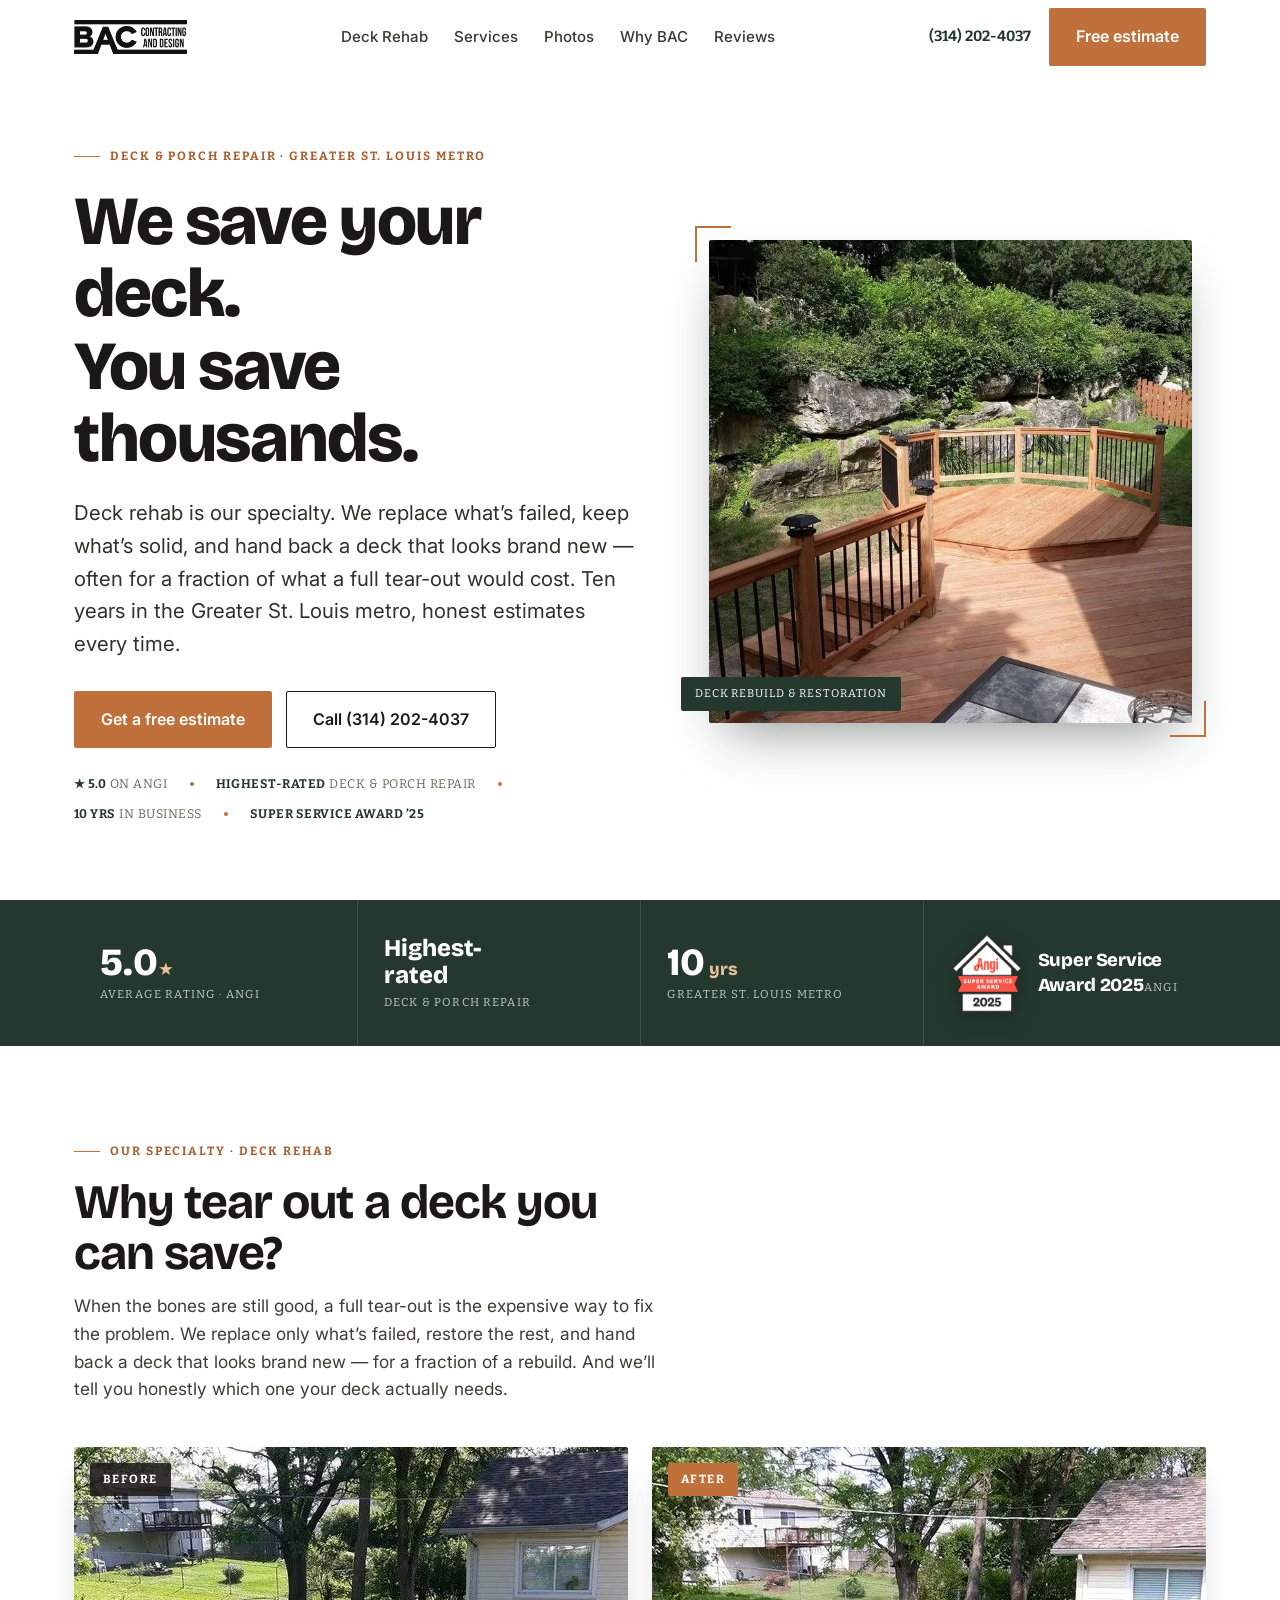
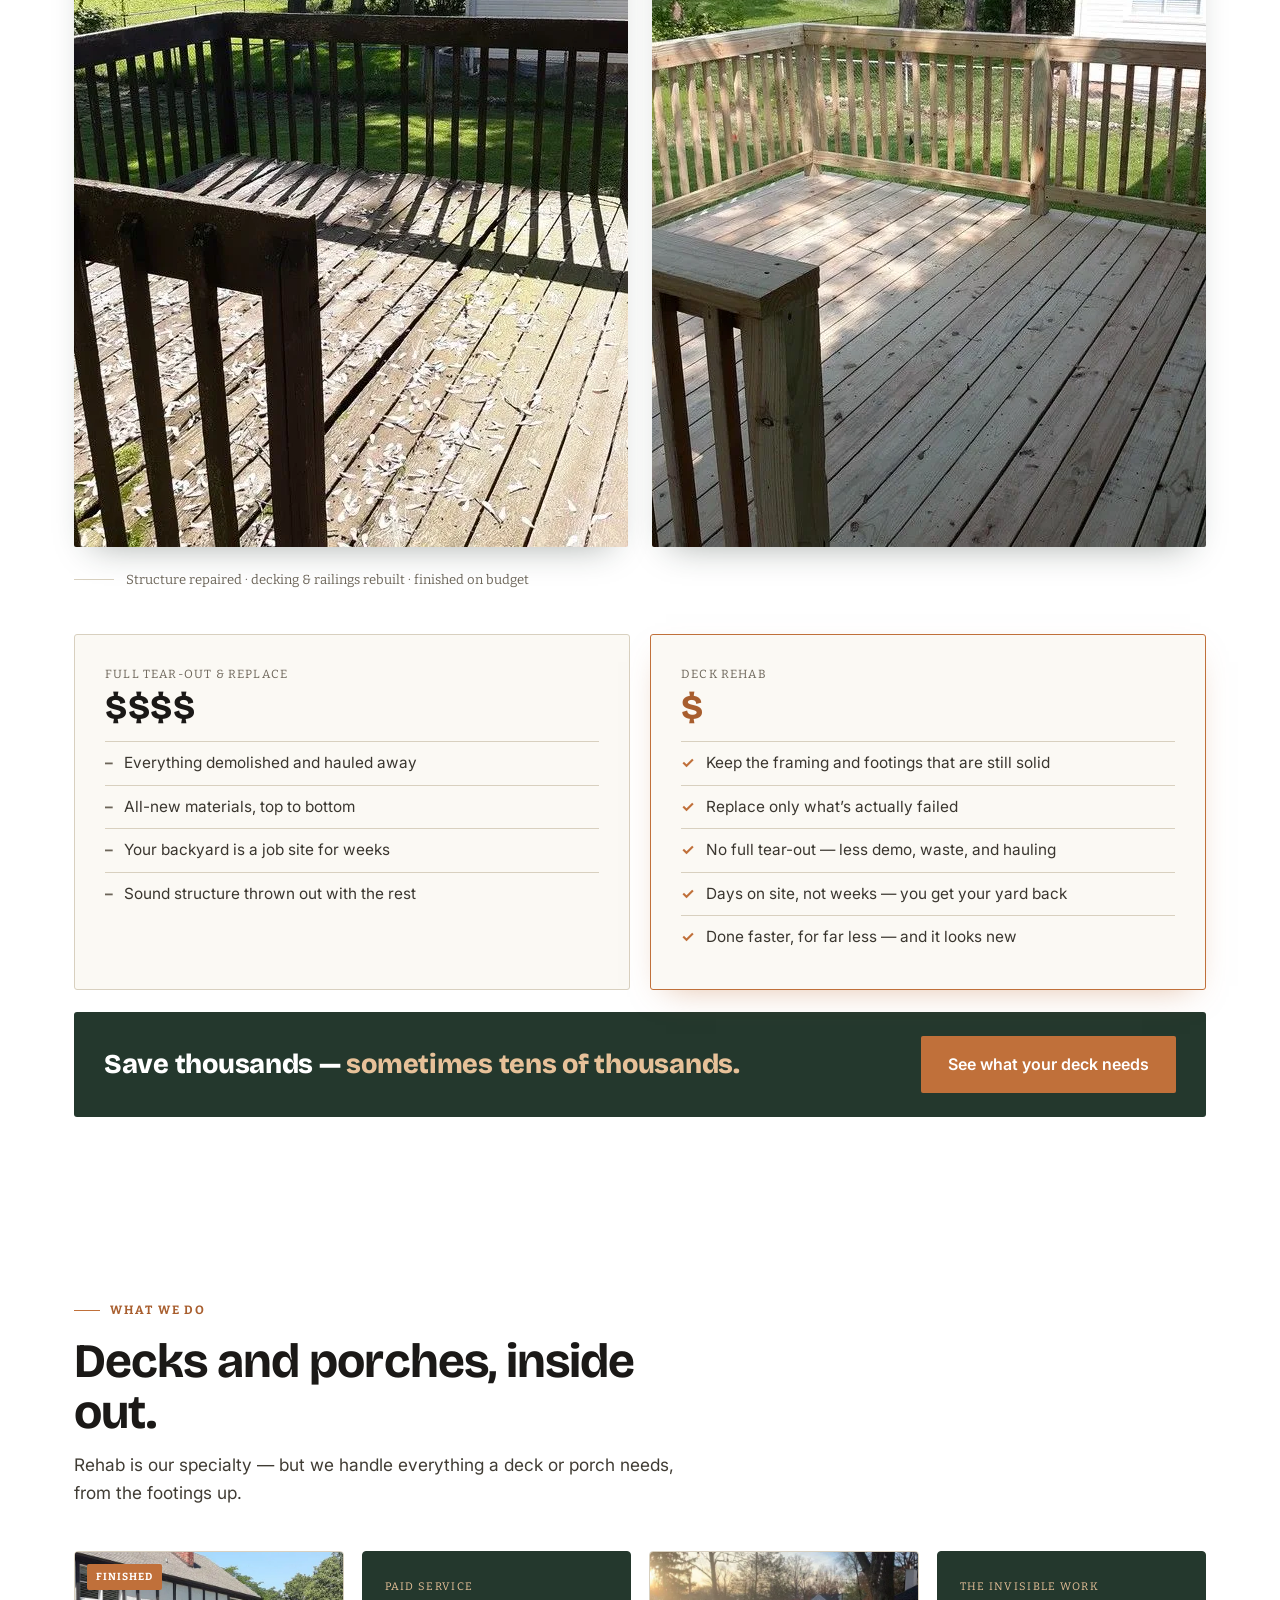
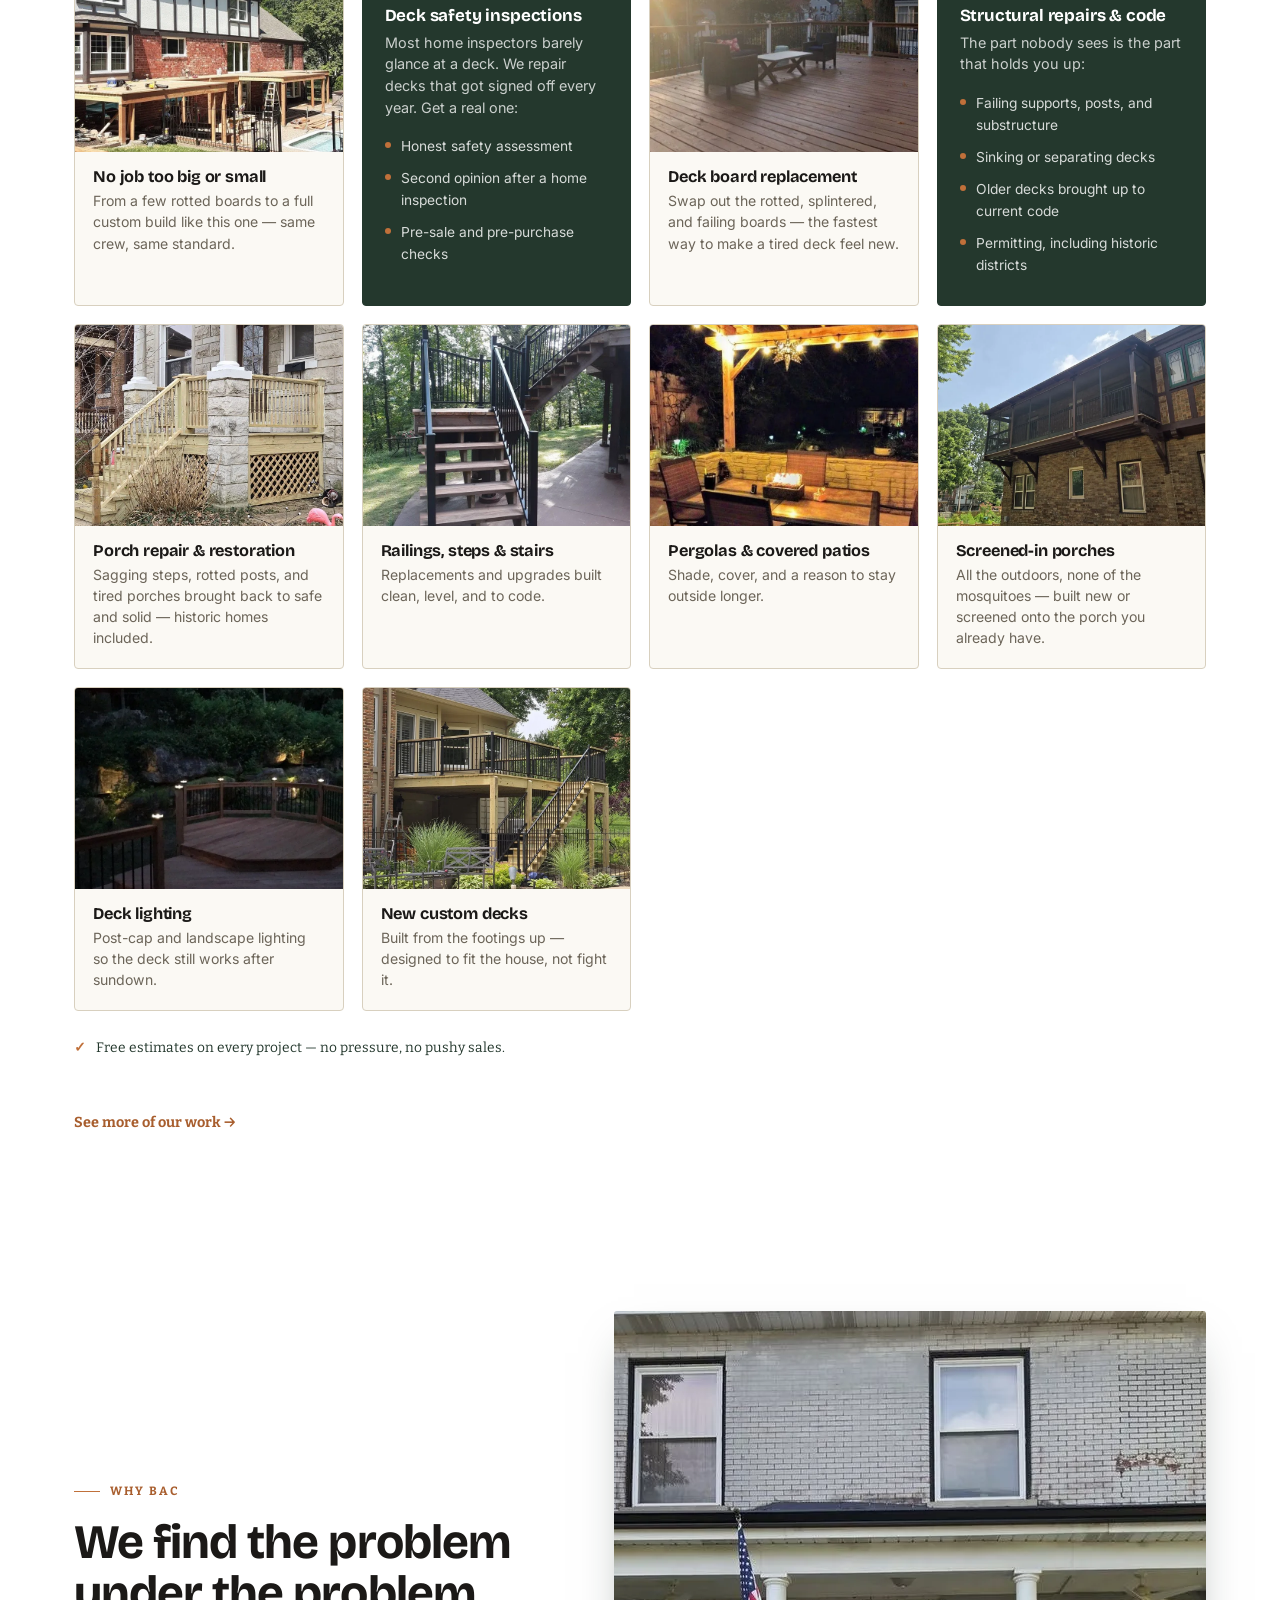
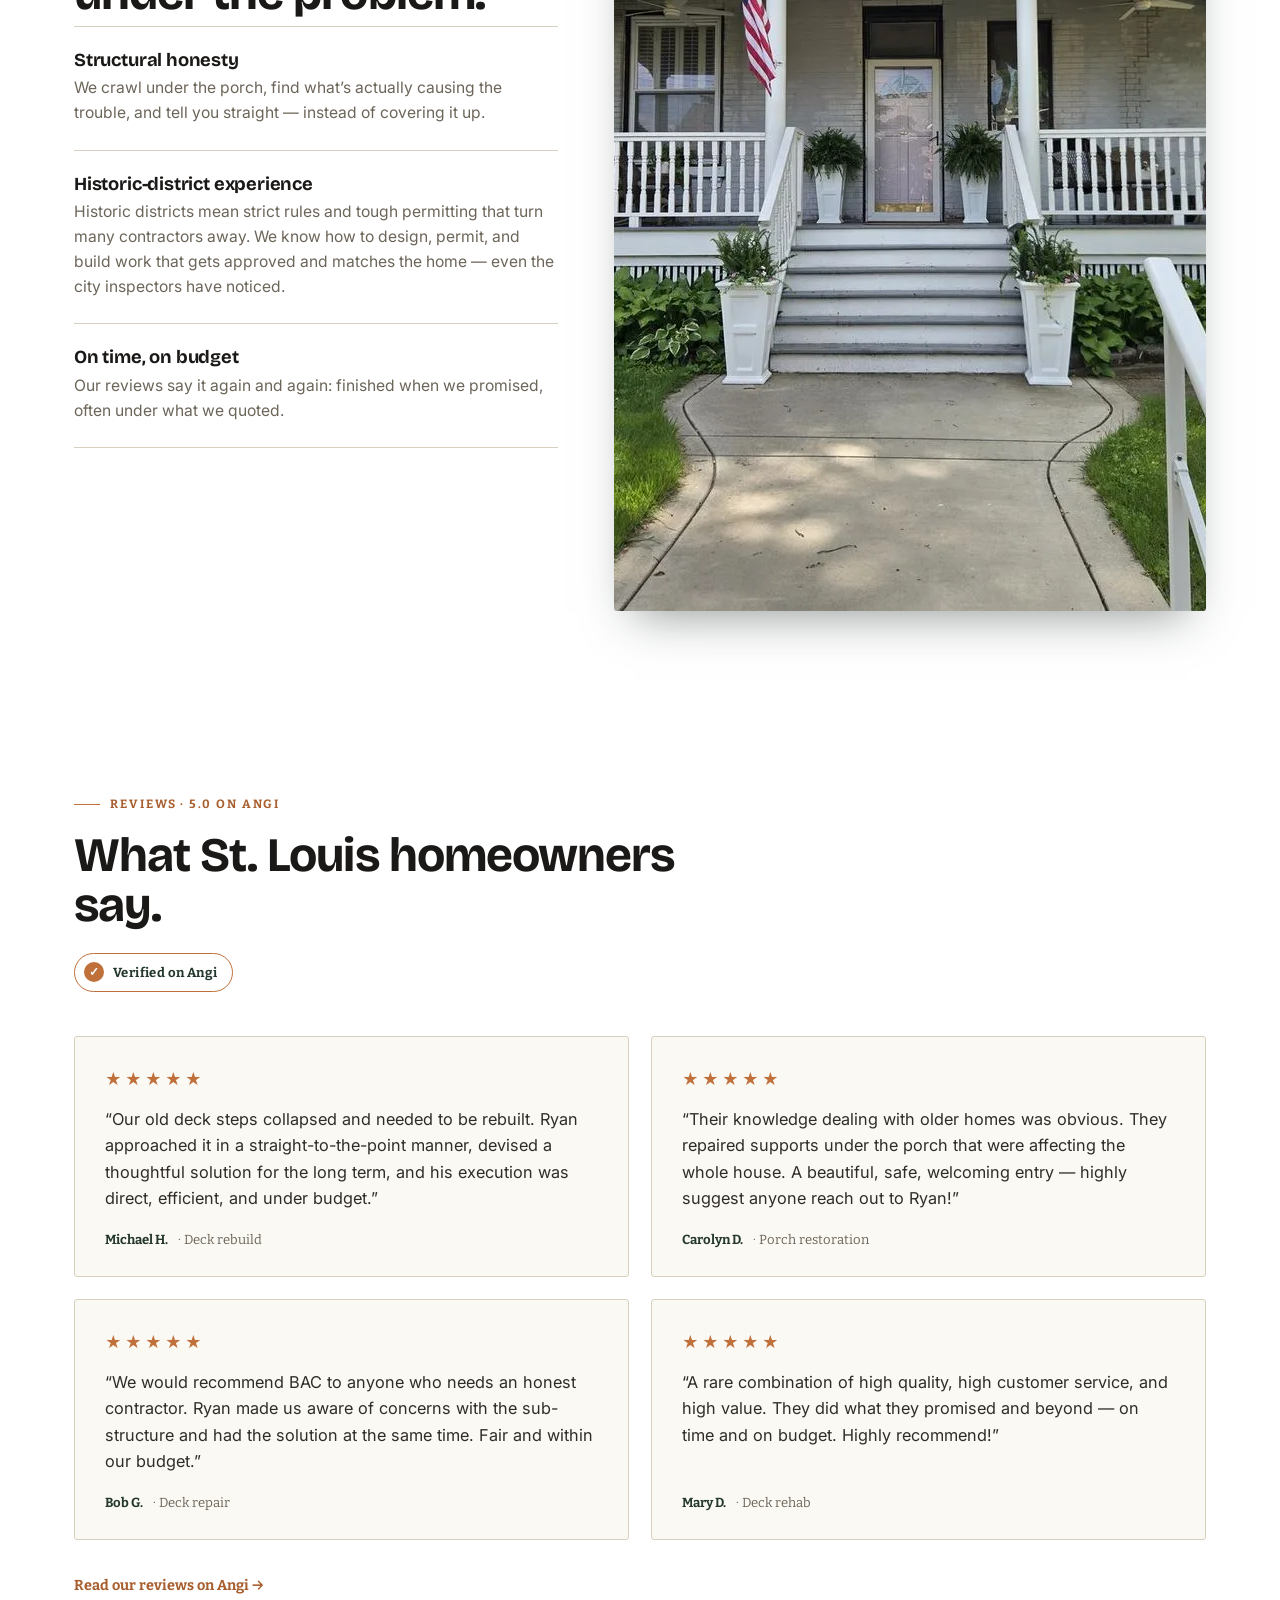
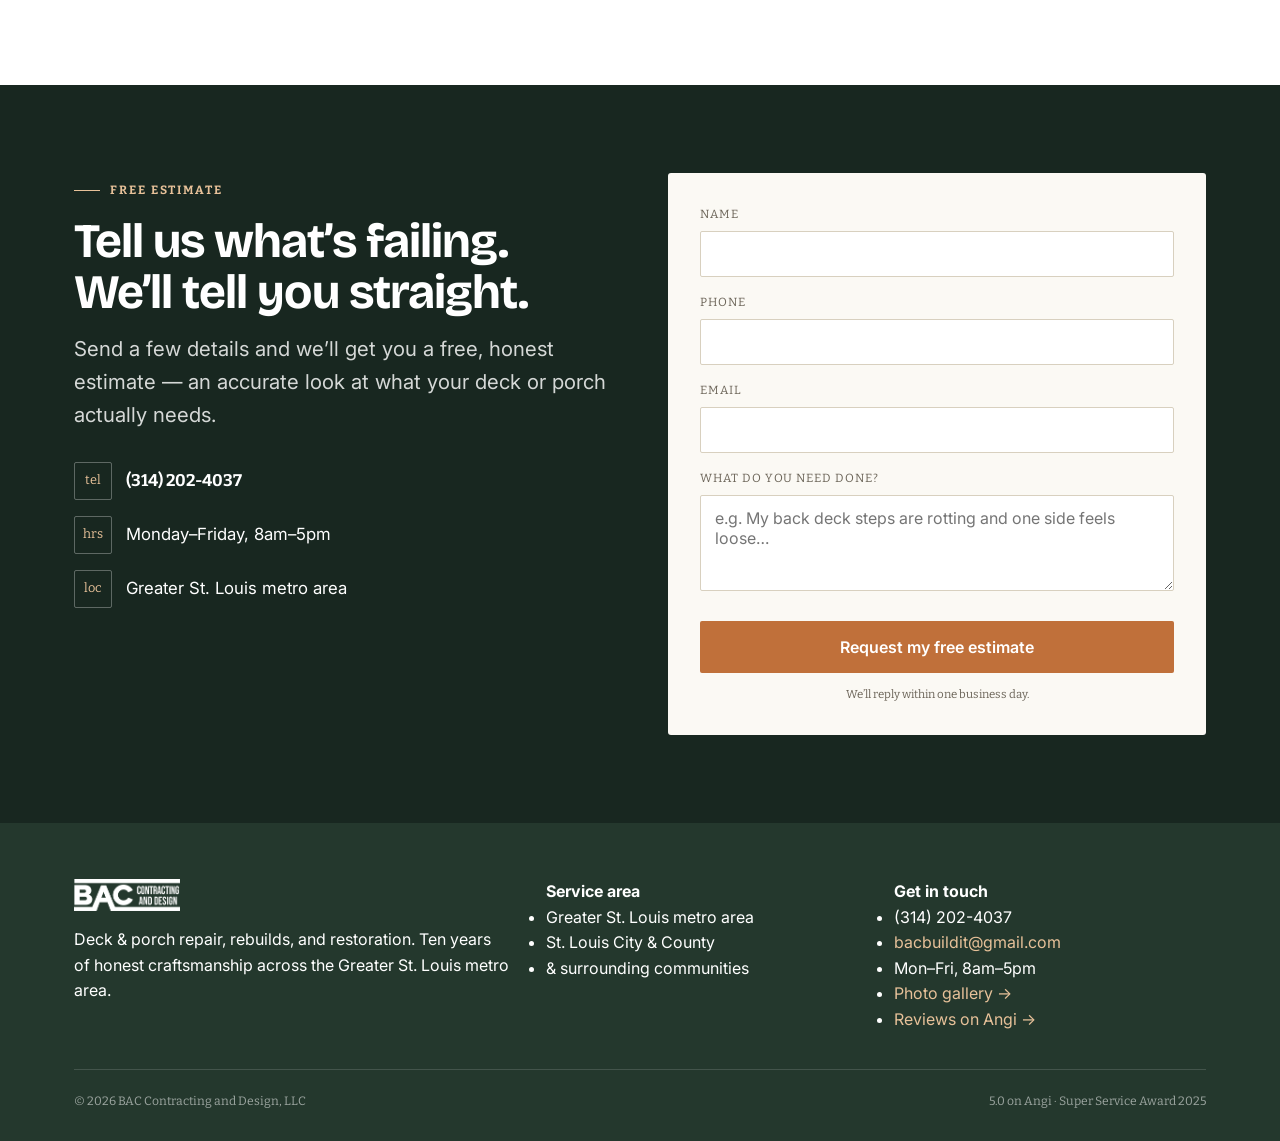
==== index.html @ bb9fc369 "Initial commit: BAC Contracting and Design static site Co-Authored-By: Claude Opus 4.8 (1M context) " ====
<!DOCTYPE html>
<html lang="en">
<head>
<meta charset="UTF-8">
<meta name="viewport" content="width=device-width, initial-scale=1.0">
<title>BAC Contracting and Design — Deck &amp; Porch Repair &amp; Restoration | Greater St. Louis Metro</title>
<meta name="description" content="Greater St. Louis metro deck and porch repair, rebuilds, and restoration. 10 years, 5.0 on Angi, 2025 Super Service Award. Honest estimates, structural repairs, work that lasts. Free estimates.">
<link rel="preconnect" href="https://fonts.googleapis.com">
<link rel="preconnect" href="https://fonts.gstatic.com" crossorigin>
<link href="https://fonts.googleapis.com/css2?family=Bricolage+Grotesque:opsz,wght@12..96,500;12..96,600;12..96,700;12..96,800&family=Inter:wght@400;500;600&family=Bitter:wght@500;600;700&display=swap" rel="stylesheet">
<style>
  :root{
    --ink:#1B1917;
    --pine:#24382D;
    --pine-deep:#182720;
    --cedar:#C0703A;
    --cedar-2:#A85E2E;
    --cedar-soft:#E7C199;
    --paper:#F3EFE7;
    --paper-2:#EBE5D8;
    --card:#FBF9F4;
    --rule:#D8D0BF;
    --muted:#6C6559;
    --green-muted:#5C6B5C;
    --display:'Bricolage Grotesque',system-ui,sans-serif;
    --body:'Inter',system-ui,sans-serif;
    --mono:'Bitter',Georgia,serif;
    --maxw:1180px;
  }
  *{box-sizing:border-box;margin:0;padding:0}
  html{scroll-behavior:smooth}
  body{
    font-family:var(--body);color:var(--ink);
    background:#ffffff;
    line-height:1.6;-webkit-font-smoothing:antialiased;overflow-x:hidden;
  }
  img{max-width:100%;display:block}
  a{color:inherit;text-decoration:none}
  .wrap{max-width:var(--maxw);margin:0 auto;padding:0 24px}

  /* eyebrow / mono label — the "spec sheet" signature */
  .eyebrow{
    font-family:var(--mono);font-size:12px;font-weight:700;letter-spacing:.16em;
    text-transform:uppercase;color:var(--cedar-2);display:inline-flex;align-items:center;gap:10px;
  }
  .eyebrow::before{content:"";width:26px;height:1px;background:var(--cedar);display:inline-block}
  .on-dark .eyebrow{color:var(--cedar-soft)}
  .on-dark .eyebrow::before{background:var(--cedar-soft)}

  h1,h2,h3{font-family:var(--display);line-height:1.05;letter-spacing:-.02em;font-weight:700}
  h1{font-size:clamp(2.4rem,5.6vw,4.3rem);font-weight:800}
  h2{font-size:clamp(1.9rem,3.8vw,3rem)}
  h3{font-size:1.15rem;letter-spacing:-.01em}
  p.lead{font-size:clamp(1.05rem,1.6vw,1.28rem);color:#33302A;max-width:56ch}

  .btn{
    display:inline-flex;align-items:center;gap:9px;font-family:var(--body);font-weight:600;
    font-size:1rem;padding:15px 26px;border-radius:2px;cursor:pointer;border:1.5px solid transparent;
    transition:transform .15s ease, box-shadow .15s ease, background .15s ease;white-space:nowrap;
  }
  .btn-primary{background:var(--cedar);color:#fff}
  .btn-primary:hover{background:var(--cedar-2);transform:translateY(-2px);box-shadow:0 8px 22px rgba(168,94,46,.32)}
  .btn-ghost{background:transparent;color:var(--ink);border-color:var(--ink)}
  .btn-ghost:hover{background:var(--ink);color:var(--paper);transform:translateY(-2px)}
  .on-dark .btn-ghost{color:#fff;border-color:rgba(255,255,255,.55)}
  .on-dark .btn-ghost:hover{background:#fff;color:var(--pine)}
  a:focus-visible,button:focus-visible,input:focus-visible,textarea:focus-visible{
    outline:3px solid var(--cedar);outline-offset:3px
  }

  /* ---------- Header ---------- */
  header{position:sticky;top:0;z-index:100;background:rgba(255,255,255,.86);backdrop-filter:blur(10px);
    border-bottom:1px solid transparent;transition:border-color .2s,box-shadow .2s}
  header.scrolled{border-bottom-color:var(--rule);box-shadow:0 2px 18px rgba(27,25,23,.06)}
  .nav{display:flex;align-items:center;justify-content:space-between;height:74px}
  .logo{height:34px;width:auto;flex-shrink:0}
  .nav-links{display:flex;align-items:center;gap:26px;white-space:nowrap}
  .nav-links a{font-size:.94rem;font-weight:500;color:#3C382F;position:relative}
  .nav-links a:hover{color:var(--cedar-2)}
  .nav-cta{display:flex;align-items:center;gap:18px;flex-shrink:0}
  .nav-phone{font-family:var(--mono);font-weight:700;font-size:.92rem;color:var(--pine);white-space:nowrap}
  .nav-phone:hover{color:var(--cedar-2)}
  .hamburger{display:none;background:none;border:0;cursor:pointer;flex-direction:column;gap:5px;padding:8px}
  .hamburger span{width:24px;height:2px;background:var(--ink);transition:.25s}
  .mobile-menu{display:none}

  /* ---------- Hero ---------- */
  .hero{padding:64px 0 76px;position:relative}
  .hero-grid{display:grid;grid-template-columns:1.05fr .95fr;gap:56px;align-items:center}
  .hero h1{margin:20px 0 22px}
  .hero .lead{margin-bottom:30px}
  .hero-btns{display:flex;gap:14px;flex-wrap:wrap;margin-bottom:26px}
  .hero-trust{display:flex;flex-wrap:wrap;gap:10px 22px;align-items:center;font-family:var(--mono);
    font-size:.78rem;letter-spacing:.04em;color:var(--muted);text-transform:uppercase}
  .hero-trust b{color:var(--pine)}
  .hero-trust .dot{width:4px;height:4px;border-radius:50%;background:var(--cedar);display:inline-block}

  /* framed hero image with spec detailing */
  .frame{position:relative;padding:14px}
  .frame::before,.frame::after{content:"";position:absolute;width:34px;height:34px;border:2px solid var(--cedar)}
  .frame::before{top:0;left:0;border-right:0;border-bottom:0}
  .frame::after{bottom:0;right:0;border-left:0;border-top:0}
  .frame img{width:100%;height:100%;object-fit:cover;aspect-ratio:1/1;border-radius:2px;
    box-shadow:0 24px 50px -18px rgba(24,39,32,.5)}
  .frame .spec{position:absolute;bottom:26px;left:-14px;background:var(--pine);color:#fff;
    font-family:var(--mono);font-size:.7rem;letter-spacing:.08em;text-transform:uppercase;
    padding:8px 14px;border-radius:2px}

  /* ---------- Trust band ---------- */
  .band{background:var(--pine);color:#fff}
  .band-grid{display:grid;grid-template-columns:repeat(4,1fr);gap:0}
  .stat{padding:34px 26px;border-left:1px solid rgba(255,255,255,.12);display:flex;
    flex-direction:column;gap:4px;justify-content:center}
  .stat:first-child{border-left:0}
  .stat .num{font-family:var(--display);font-weight:800;font-size:2.4rem;line-height:1}
  .stat .num small{font-size:1.1rem;color:var(--cedar-soft)}
  .stat .lab{font-family:var(--mono);font-size:.72rem;letter-spacing:.1em;text-transform:uppercase;
    color:rgba(255,255,255,.72)}
  .stat.badge-stat{align-items:flex-start;flex-direction:row;gap:16px;align-items:center}
  .stat.badge-stat img{height:78px;width:auto;filter:drop-shadow(0 4px 10px rgba(0,0,0,.25))}
  .stat.badge-stat .txt .num{font-size:1.15rem;letter-spacing:-.01em}

  /* ---------- Section base ---------- */
  section.block{padding:88px 0}
  .sec-head{max-width:60ch;margin-bottom:44px}
  .sec-head h2{margin:16px 0 14px}
  .sec-head p{color:#403C34;font-size:1.08rem}

  /* ---------- Before / After ---------- */
  .ba-grid{display:grid;grid-template-columns:1fr 1fr;gap:24px}
  .ba{position:relative;border-radius:2px;overflow:hidden;box-shadow:0 16px 34px -18px rgba(24,39,32,.4)}
  .ba img{width:100%;aspect-ratio:1/1;object-fit:cover}
  .ba .tag{position:absolute;top:16px;left:16px;font-family:var(--mono);font-weight:700;font-size:.74rem;
    letter-spacing:.12em;text-transform:uppercase;padding:7px 13px;border-radius:2px;color:#fff}
  .ba.before .tag{background:rgba(27,25,23,.86)}
  .ba.after .tag{background:var(--cedar)}
  .ba-note{margin-top:22px;font-family:var(--mono);font-size:.82rem;color:var(--muted);
    display:flex;align-items:center;gap:12px}
  .ba-note::before{content:"";flex:0 0 40px;height:1px;background:var(--rule)}

  /* ---------- Services ---------- */
  .svc-alt{background:#F6F5F2}
  .svc-grid{display:grid;grid-template-columns:repeat(3,1fr);gap:1px;background:var(--rule);
    border:1px solid var(--rule);border-radius:3px;overflow:hidden}
  .svc{background:var(--card);padding:30px 28px;min-height:180px;display:flex;flex-direction:column;
    transition:background .2s}
  .svc:hover{background:#fff}
  .svc .no{font-family:var(--mono);font-size:.76rem;color:var(--cedar-2);letter-spacing:.08em;margin-bottom:16px}
  .svc h3{margin-bottom:9px}
  .svc p{font-size:.96rem;color:var(--muted)}
  .svc-foot{margin-top:26px;font-family:var(--mono);font-size:.86rem;color:var(--pine);
    display:flex;align-items:center;gap:10px}
  .svc-foot::before{content:"✓";color:var(--cedar);font-weight:700}

  /* ---------- Why ---------- */
  .why-grid{display:grid;grid-template-columns:.9fr 1.1fr;gap:56px;align-items:center}
  .why-list{list-style:none;margin-top:8px}
  .why-list li{padding:24px 0;border-top:1px solid var(--rule)}
  .why-list li:last-child{border-bottom:1px solid var(--rule)}
  .why-list .k{font-family:var(--mono);font-weight:700;color:var(--cedar-2);font-size:.95rem;padding-top:2px}
  .why-list h3{margin-bottom:5px}
  .why-list p{color:var(--muted);font-size:.98rem}
  .why-img{position:relative}
  .why-img img{width:100%;aspect-ratio:1/1;object-fit:cover;border-radius:3px;
    box-shadow:0 22px 46px -20px rgba(24,39,32,.5)}

  /* ---------- Gallery ---------- */
  .gal-alt{background:var(--pine);color:#fff}
  .gal-alt .sec-head p{color:rgba(255,255,255,.8)}
  .gal-grid{display:grid;grid-template-columns:repeat(4,1fr);gap:14px}
  .gal figure{position:relative;overflow:hidden;border-radius:2px}
  .gal img{width:100%;aspect-ratio:1/1;object-fit:cover;transition:transform .5s ease}
  .gal figure:hover img{transform:scale(1.06)}
  .gal figcaption{position:absolute;left:0;right:0;bottom:0;padding:26px 14px 12px;
    font-family:var(--mono);font-size:.72rem;letter-spacing:.06em;text-transform:uppercase;color:#fff;
    background:linear-gradient(transparent,rgba(24,39,32,.85))}
  /* timelapse card: framing -> finished crossfade */
  .gal figure.tl{aspect-ratio:1/1}
  .gal figure.tl img{position:absolute;inset:0;width:100%;height:100%;object-fit:cover;aspect-ratio:auto;z-index:1}
  .gal figure.tl .frame-a{animation:tlA 7s ease-in-out infinite}
  .gal figure.tl .frame-b{animation:tlB 7s ease-in-out infinite}
  .gal figure.tl figcaption{z-index:3}
  .tl-chip{position:absolute;top:12px;left:12px;z-index:3;font-family:var(--mono);font-weight:700;
    font-size:.64rem;letter-spacing:.1em;text-transform:uppercase;color:#fff;padding:5px 9px;border-radius:2px}
  .tl-chip.chip-a{background:rgba(27,25,23,.82);animation:tlA 7s ease-in-out infinite}
  .tl-chip.chip-b{background:var(--cedar);animation:tlB 7s ease-in-out infinite}
  @keyframes tlA{0%,42%{opacity:1}50%,92%{opacity:0}100%{opacity:1}}
  @keyframes tlB{0%,42%{opacity:0}50%,92%{opacity:1}100%{opacity:0}}
  @media (prefers-reduced-motion:reduce){
    .gal figure.tl .frame-a,.svc2 .pic.tl .frame-a,.tl-chip.chip-a{opacity:0;animation:none}
    .gal figure.tl .frame-b,.svc2 .pic.tl .frame-b,.tl-chip.chip-b{opacity:1;animation:none}
  }

  /* ---------- Reviews ---------- */
  .rev-grid{display:grid;grid-template-columns:repeat(2,1fr);gap:22px}
  .rev{background:var(--card);border:1px solid var(--rule);border-radius:3px;padding:30px 30px 26px;
    display:flex;flex-direction:column}
  .rev .stars{color:var(--cedar);letter-spacing:3px;font-size:1rem;margin-bottom:14px}
  .rev p{font-size:1.02rem;color:#302D27;margin-bottom:18px}
  .rev .who{margin-top:auto;font-family:var(--mono);font-size:.82rem;color:var(--muted);
    display:flex;align-items:center;gap:10px}
  .rev .who b{color:var(--pine);font-weight:700}
  .rev-more{margin-top:34px;display:inline-flex;align-items:center;gap:10px;font-family:var(--mono);
    font-weight:700;font-size:.9rem;color:var(--cedar-2)}
  .rev-more:hover{gap:16px;color:var(--pine)}

  /* ---------- Estimate / contact ---------- */
  .cta{background:var(--pine-deep);color:#fff}
  .cta-grid{display:grid;grid-template-columns:1fr 1fr;gap:56px;align-items:start}
  .cta h2{margin:16px 0 16px}
  .cta .lead{color:rgba(255,255,255,.82)}
  .cta-contact{margin-top:30px;display:flex;flex-direction:column;gap:16px}
  .cta-line{display:flex;align-items:center;gap:14px;font-size:1.05rem}
  .cta-line .ic{width:38px;height:38px;border:1px solid rgba(255,255,255,.3);border-radius:2px;
    display:grid;place-items:center;color:var(--cedar-soft);font-family:var(--mono);font-size:.8rem}
  .cta-line b{font-family:var(--mono)}
  form{background:var(--card);color:var(--ink);padding:32px;border-radius:3px}
  form .fld{margin-bottom:16px}
  form label{display:block;font-family:var(--mono);font-size:.74rem;letter-spacing:.08em;
    text-transform:uppercase;color:var(--muted);margin-bottom:7px}
  form input,form textarea{width:100%;border:1px solid var(--rule);background:#fff;border-radius:2px;
    padding:12px 14px;font-family:var(--body);font-size:1rem;color:var(--ink)}
  form textarea{resize:vertical;min-height:96px}
  form .btn{width:100%;justify-content:center;margin-top:6px}
  form .fine{font-family:var(--mono);font-size:.72rem;color:var(--muted);text-align:center;margin-top:12px}

  /* ---------- Footer ---------- */
  footer{background:var(--pine);color:#fff;padding:56px 0 30px}
  .foot-grid{display:grid;grid-template-columns:1.4fr 1fr 1fr;gap:36px;padding-bottom:36px;
    border-bottom:1px solid rgba(255,255,255,.14)}
  .foot-logo{height:32px;width:auto;margin-bottom:16px}
  .foot p{color:rgba(255,255,255,.72);font-size:.95rem;max-width:34ch}
  .foot h4{font-family:var(--mono);font-size:.76rem;letter-spacing:.1em;text-transform:uppercase;
    color:var(--cedar-soft);margin-bottom:14px}
  .foot ul{list-style:none}
  .foot ul li{color:rgba(255,255,255,.78);font-size:.95rem;margin-bottom:8px}
  .foot-bottom{padding-top:22px;display:flex;justify-content:space-between;flex-wrap:wrap;gap:10px;
    font-family:var(--mono);font-size:.76rem;color:rgba(255,255,255,.55)}

  /* Rehab vs Replace */
  .save-grid{display:grid;grid-template-columns:1fr 1fr;gap:20px}
  .save-card{background:var(--card);border:1px solid var(--rule);border-radius:3px;padding:30px}
  .save-card .tier{font-family:var(--mono);font-size:.74rem;letter-spacing:.1em;text-transform:uppercase;color:var(--muted);margin-bottom:6px}
  .save-card .cost{font-family:var(--display);font-weight:800;font-size:2.2rem;letter-spacing:.02em;line-height:1}
  .save-card.replace .cost{color:var(--ink)}
  .save-card.rehab{border-color:var(--cedar);box-shadow:0 12px 32px -16px rgba(192,112,58,.5)}
  .save-card.rehab .cost{color:var(--cedar-2)}
  .save-card ul{list-style:none;margin-top:16px}
  .save-card li{padding:9px 0;border-top:1px solid var(--rule);font-size:.96rem;color:#3a362f;display:flex;gap:11px;align-items:flex-start}
  .save-card li::before{content:"–";color:var(--muted);font-weight:700}
  .save-card.rehab li::before{content:"✓";color:var(--cedar)}
  .save-banner{margin-top:22px;background:var(--pine);color:#fff;border-radius:3px;padding:24px 30px;
    display:flex;flex-wrap:wrap;align-items:center;gap:16px 24px;justify-content:space-between}
  .save-banner .big{font-family:var(--display);font-weight:800;font-size:clamp(1.25rem,2.4vw,1.7rem);letter-spacing:-.01em}
  .save-banner .big em{color:var(--cedar-soft);font-style:normal}

  /* combined services-with-photos cards */
  .svc2-grid{display:grid;grid-template-columns:repeat(4,1fr);gap:18px}
  .svc2{background:var(--card);border:1px solid var(--rule);border-radius:4px;overflow:hidden;
    display:flex;flex-direction:column;transition:transform .2s,box-shadow .2s}
  .svc2:hover{transform:translateY(-3px);box-shadow:0 16px 32px -18px rgba(24,39,32,.4)}
  .svc2 .pic{position:relative;aspect-ratio:4/3;overflow:hidden}
  .svc2 .pic img{width:100%;height:100%;object-fit:cover;display:block;transition:transform .5s}
  .svc2:hover .pic img{transform:scale(1.05)}
  .svc2 .pic.tl img{position:absolute;inset:0}
  .svc2 .pic.tl .frame-a{animation:tlA 7s ease-in-out infinite}
  .svc2 .pic.tl .frame-b{animation:tlB 7s ease-in-out infinite}
  .svc2 .body{padding:16px 18px 20px}
  .svc2 .body h3{font-size:1.02rem;margin-bottom:5px}
  .svc2 .body p{font-size:.88rem;color:var(--muted);line-height:1.5}
  .svc2.txt{background:var(--pine);border-color:var(--pine);color:#fff}
  .svc2.txt .body{padding:26px 22px 24px;display:flex;flex-direction:column;height:100%}
  .svc2.txt .kicker{font-family:var(--mono);font-size:.68rem;letter-spacing:.12em;text-transform:uppercase;
    color:var(--cedar-soft);margin-bottom:12px}
  .svc2.txt .body h3{color:#fff;font-size:1.06rem;margin-bottom:7px}
  .svc2.txt .body p{color:rgba(255,255,255,.76);font-size:.9rem}
  .svc2.txt ul{list-style:none;margin-top:12px}
  .svc2.txt li{font-size:.86rem;color:rgba(255,255,255,.82);padding:5px 0 5px 16px;position:relative}
  .svc2.txt li::before{content:"";position:absolute;left:0;top:12px;width:6px;height:6px;border-radius:50%;background:var(--cedar)}
  .angi-verified{display:inline-flex;align-items:center;gap:9px;background:#fff;border:1.5px solid var(--cedar);
    color:var(--pine);font-family:var(--mono);font-weight:700;font-size:.82rem;letter-spacing:.03em;
    padding:8px 15px 8px 9px;border-radius:100px;margin-top:8px;transition:transform .15s,box-shadow .15s}
  .angi-verified:hover{transform:translateY(-1px);box-shadow:0 8px 20px -10px rgba(192,112,58,.5)}
  .angi-verified .chk{display:inline-grid;place-items:center;width:20px;height:20px;border-radius:50%;
    background:var(--cedar);color:#fff;font-size:.72rem}
  /* reveal animation */
  .reveal{opacity:0;transform:translateY(22px);transition:opacity .7s ease,transform .7s ease}
  .reveal.in{opacity:1;transform:none}
  @media (prefers-reduced-motion:reduce){
    .reveal{opacity:1;transform:none;transition:none}
    html{scroll-behavior:auto}
    .gal figure:hover img{transform:none}
  }

  /* ---------- Responsive ---------- */
  /* prevent grid children from forcing horizontal overflow on small phones */
  .hero-grid>*,.cta-grid>*,.why-grid>*,.save-grid>*,.svc2-grid>*,.foot-grid>*,.ba-grid>*,.rev-grid>*{min-width:0}
  @media(max-width:640px){ .save-banner{padding:20px 18px} .save-banner .btn{width:100%;justify-content:center} }
  @media(max-width:400px){ .wrap{padding:0 16px} }
  @media(max-width:940px){ .foot-grid{grid-template-columns:1fr 1fr;gap:30px} }
  @media(max-width:640px){ .foot-grid{grid-template-columns:1fr;gap:26px} .foot-bottom{flex-direction:column;gap:6px} }
  /* collapse nav to hamburger well before things crowd */
  @media(max-width:1080px){ .nav-links{gap:20px} .nav-links a{font-size:.9rem} }
  @media(max-width:940px){
    .nav-links,.nav-phone{display:none}
    .hamburger{display:flex}
    .mobile-menu{display:block;position:fixed;inset:74px 0 auto 0;background:#fff;
      border-bottom:1px solid var(--rule);padding:12px 24px 22px;transform:translateY(-120%);
      transition:transform .3s ease;z-index:90;box-shadow:0 12px 30px rgba(27,25,23,.1)}
    .mobile-menu.open{transform:none}
    .mobile-menu a{display:block;padding:13px 0;font-size:1.05rem;border-bottom:1px solid var(--rule)}
    .mobile-menu a:last-child{border:0}
    .mobile-menu .btn{width:100%;justify-content:center;margin-top:14px}
  }
  @media(max-width:940px){
    .hero-grid,.why-grid,.cta-grid{grid-template-columns:1fr;gap:40px}
    .why-img{order:-1;max-width:420px}
    .band-grid{grid-template-columns:1fr 1fr}
    .stat:nth-child(3){border-left:0}
    .stat:nth-child(n+3){border-top:1px solid rgba(255,255,255,.12)}
    .svc-grid,.svc2-grid{grid-template-columns:1fr 1fr}
    .gal-grid{grid-template-columns:1fr 1fr}
    .rev-grid{grid-template-columns:1fr}
  }
  @media(max-width:640px){
    .band-grid{grid-template-columns:1fr}
    .stat{border-left:0;border-top:1px solid rgba(255,255,255,.12)}
    .stat:first-child{border-top:0}
    .svc-grid,.svc2-grid,.ba-grid,.gal-grid,.save-grid{grid-template-columns:1fr}
    section.block{padding:60px 0}
    .frame .spec{left:0}
  }
</style>
</head>
<body>

<header id="site-header">
  <div class="wrap nav">
    <a href="#top" aria-label="BAC Contracting and Design home"><img decoding="async" fetchpriority="high" width="900" height="272" class="logo" src="images/img-20b8680ac4.webp" alt="BAC Contracting and Design"></a>
    <nav class="nav-links" aria-label="Primary">
      <a href="#work">Deck Rehab</a>
      <a href="#services">Services</a>
      <a href="work.html">Photos</a>
      <a href="#why">Why BAC</a>
      <a href="#reviews">Reviews</a>
    </nav>
    <div class="nav-cta">
      <a class="nav-phone" href="tel:3142024037">(314) 202-4037</a>
      <a class="btn btn-primary" href="#estimate">Free estimate</a>
      <button class="hamburger" id="burger" aria-label="Menu" aria-expanded="false"><span></span><span></span><span></span></button>
    </div>
  </div>
  <div class="mobile-menu" id="mobileMenu">
    <a href="#work">Deck Rehab</a>
    <a href="#services">Services</a>
    <a href="work.html">Photos</a>
    <a href="#why">Why BAC</a>
    <a href="#reviews">Reviews</a>
    <a href="tel:3142024037">Call (314) 202-4037</a>
    <a class="btn btn-primary" href="#estimate">Get a free estimate</a>
  </div>
</header>

<main id="top">

  <!-- HERO -->
  <section class="hero">
    <div class="wrap hero-grid">
      <div class="hero-copy reveal">
        <span class="eyebrow">Deck &amp; Porch Repair · Greater St. Louis Metro</span>
        <h1>We save your deck.<br>You save thousands.</h1>
        <p class="lead">Deck rehab is our specialty. We replace what&rsquo;s failed, keep what&rsquo;s solid, and hand back a deck that looks brand new &mdash; often for a fraction of what a full tear-out would cost. Ten years in the Greater St.&nbsp;Louis metro, honest estimates every time.</p>
        <div class="hero-btns">
          <a class="btn btn-primary" href="#estimate">Get a free estimate</a>
          <a class="btn btn-ghost" href="tel:3142024037">Call (314) 202-4037</a>
        </div>
        <div class="hero-trust">
          <span><b>★ 5.0</b> on Angi</span><span class="dot"></span>
          <span><b>Highest-rated</b> deck &amp; porch repair</span><span class="dot"></span>
          <span><b>10 yrs</b> in business</span><span class="dot"></span>
          <span><b>Super Service Award ’25</b></span>
        </div>
      </div>
      <div class="hero-img reveal">
        <div class="frame">
          <img decoding="async" fetchpriority="high" width="700" height="700" src="images/img-1fa371feeb.webp" alt="Restored multi-level wood deck with railings and landscape lighting in St. Louis">
          <span class="spec">Deck rebuild &amp; restoration</span>
        </div>
      </div>
    </div>
  </section>

  <!-- TRUST BAND -->
  <div class="band">
    <div class="wrap band-grid">
      <div class="stat"><span class="num">5.0<small>★</small></span><span class="lab">Average rating · Angi</span></div>
      <div class="stat"><span class="num" style="font-size:1.5rem;line-height:1.12">Highest-<br>rated</span><span class="lab">Deck &amp; porch repair</span></div>
      <div class="stat"><span class="num">10<small> yrs</small></span><span class="lab">Greater St. Louis metro</span></div>
      <div class="stat badge-stat">
        <img decoding="async" loading="lazy" width="699" height="778" src="images/img-53698a51e8.webp" alt="Angi Super Service Award 2025">
        <div class="txt"><span class="num">Super Service<br>Award 2025</span><span class="lab">Angi</span></div>
      </div>
    </div>
  </div>

  <!-- BEFORE / AFTER -->
  <section class="block" id="work">
    <div class="wrap">
      <div class="sec-head reveal">
        <span class="eyebrow">Our specialty · Deck rehab</span>
        <h2>Why tear out a deck you can save?</h2>
        <p>When the bones are still good, a full tear-out is the expensive way to fix the problem. We replace only what&rsquo;s failed, restore the rest, and hand back a deck that looks brand new &mdash; for a fraction of a rebuild. And we&rsquo;ll tell you honestly which one your deck actually needs.</p>
      </div>
      <div class="ba-grid reveal">
        <figure class="ba before"><span class="tag">Before</span><img decoding="async" loading="lazy" width="700" height="700" src="images/img-0a555f0503.webp" alt="Weathered, failing deck before rehab"></figure>
        <figure class="ba after"><span class="tag">After</span><img decoding="async" loading="lazy" width="700" height="700" src="images/img-1a8899a496.webp" alt="The same deck rehabbed with new decking and railings"></figure>
      </div>
      <p class="ba-note reveal">Structure repaired · decking &amp; railings rebuilt · finished on budget</p>

      <div class="save-grid reveal" style="margin-top:44px">
        <div class="save-card replace">
          <div class="tier">Full tear-out &amp; replace</div>
          <div class="cost">$$$$</div>
          <ul>
            <li>Everything demolished and hauled away</li>
            <li>All-new materials, top to bottom</li>
            <li>Your backyard is a job site for weeks</li>
            <li>Sound structure thrown out with the rest</li>
          </ul>
        </div>
        <div class="save-card rehab">
          <div class="tier">Deck rehab</div>
          <div class="cost">$</div>
          <ul>
            <li>Keep the framing and footings that are still solid</li>
            <li>Replace only what&rsquo;s actually failed</li>
            <li>No full tear-out &mdash; less demo, waste, and hauling</li>
            <li>Days on site, not weeks &mdash; you get your yard back</li>
            <li>Done faster, for far less &mdash; and it looks new</li>
          </ul>
        </div>
      </div>
      <div class="save-banner reveal">
        <span class="big">Save thousands &mdash; <em>sometimes tens of thousands.</em></span>
        <a class="btn btn-primary" href="#estimate">See what your deck needs</a>
      </div>
    </div>
  </section>

  <!-- SERVICES -->
  <section class="block" id="services">
    <div class="wrap">
      <div class="sec-head reveal">
        <span class="eyebrow">What we do</span>
        <h2>Decks and porches, inside out.</h2>
        <p>Rehab is our specialty &mdash; but we handle everything a deck or porch needs, from the footings up.</p>
      </div>
      <div class="svc2-grid reveal">

        <div class="svc2">
          <div class="pic tl">
            <img decoding="async" loading="lazy" width="700" height="700" class="frame-b" src="images/img-ea565430ad.webp" alt="Large custom wood deck wrapping a Tudor brick home">
            <img decoding="async" loading="lazy" width="700" height="700" class="frame-a" src="images/img-9e711f53d5.webp" alt="The same deck under construction showing framing and joists">
            <span class="tl-chip chip-a">Framing</span><span class="tl-chip chip-b">Finished</span>
          </div>
          <div class="body"><h3>No job too big or small</h3><p>From a few rotted boards to a full custom build like this one &mdash; same crew, same standard.</p></div>
        </div>

        <div class="svc2 txt">
          <div class="body">
            <div class="kicker">Paid service</div>
            <h3>Deck safety inspections</h3>
            <p>Most home inspectors barely glance at a deck. We repair decks that got signed off every year. Get a real one:</p>
            <ul>
              <li>Honest safety assessment</li>
              <li>Second opinion after a home inspection</li>
              <li>Pre-sale and pre-purchase checks</li>
            </ul>
          </div>
        </div>

        <div class="svc2"><div class="pic"><img decoding="async" loading="lazy" width="700" height="700" src="images/img-6f8c1f5fb9.webp" alt="Rebuilt deck restained at golden hour"></div><div class="body"><h3>Deck board replacement</h3><p>Swap out the rotted, splintered, and failing boards &mdash; the fastest way to make a tired deck feel new.</p></div></div>

        <div class="svc2 txt">
          <div class="body">
            <div class="kicker">The invisible work</div>
            <h3>Structural repairs &amp; code</h3>
            <p>The part nobody sees is the part that holds you up:</p>
            <ul>
              <li>Failing supports, posts, and substructure</li>
              <li>Sinking or separating decks</li>
              <li>Older decks brought up to current code</li>
              <li>Permitting, including historic districts</li>
            </ul>
          </div>
        </div>

        <div class="svc2"><div class="pic"><img decoding="async" loading="lazy" width="900" height="900" src="images/img-c30a82d945.webp" alt="Historic stone rowhouse porch with turned-spindle railings"></div><div class="body"><h3>Porch repair &amp; restoration</h3><p>Sagging steps, rotted posts, and tired porches brought back to safe and solid &mdash; historic homes included.</p></div></div>

        <div class="svc2"><div class="pic"><img decoding="async" loading="lazy" width="700" height="700" src="images/img-2ff19680f3.webp" alt="Deck stairs with landing and black metal railings"></div><div class="body"><h3>Railings, steps &amp; stairs</h3><p>Replacements and upgrades built clean, level, and to code.</p></div></div>

        <div class="svc2"><div class="pic"><img decoding="async" loading="lazy" width="700" height="700" src="images/img-53b4a3c75c.webp" alt="Covered patio with pergola and string lights"></div><div class="body"><h3>Pergolas &amp; covered patios</h3><p>Shade, cover, and a reason to stay outside longer.</p></div></div>

        <div class="svc2"><div class="pic"><img decoding="async" loading="lazy" width="900" height="900" src="images/img-4bf180ef98.webp" alt="Elevated screened-in porch on a Tudor brick home"></div><div class="body"><h3>Screened-in porches</h3><p>All the outdoors, none of the mosquitoes &mdash; built new or screened onto the porch you already have.</p></div></div>

        <div class="svc2"><div class="pic"><img decoding="async" loading="lazy" width="700" height="700" src="images/img-d0d6eb4c52.webp" alt="Deck with post-cap and landscape lighting at night"></div><div class="body"><h3>Deck lighting</h3><p>Post-cap and landscape lighting so the deck still works after sundown.</p></div></div>

        <div class="svc2"><div class="pic"><img decoding="async" loading="lazy" width="900" height="900" src="images/img-ea634b7ead.webp" alt="Elevated custom deck with black railings and staircase overlooking a pool"></div><div class="body"><h3>New custom decks</h3><p>Built from the footings up &mdash; designed to fit the house, not fight it.</p></div></div>

      </div>
      <p class="svc-foot reveal">Free estimates on every project — no pressure, no pushy sales.</p>
      <p class="reveal" style="margin-top:18px"><a class="rev-more" href="work.html">See more of our work →</a></p>
    </div>
  </section>

  <!-- WHY -->
  <section class="block" id="why">
    <div class="wrap why-grid">
      <div class="reveal">
        <span class="eyebrow">Why BAC</span>
        <h2 style="margin:16px 0 8px">We find the problem under the problem.</h2>
        <ul class="why-list">
          <li><div><h3>Structural honesty</h3><p>We crawl under the porch, find what&rsquo;s actually causing the trouble, and tell you straight &mdash; instead of covering it up.</p></div></li>
          <li><div><h3>Historic-district experience</h3><p>Historic districts mean strict rules and tough permitting that turn many contractors away. We know how to design, permit, and build work that gets approved and matches the home &mdash; even the city inspectors have noticed.</p></div></li>
          <li><div><h3>On time, on budget</h3><p>Our reviews say it again and again: finished when we promised, often under what we quoted.</p></div></li>
        </ul>
      </div>
      <div class="why-img reveal">
        <img decoding="async" loading="lazy" width="900" height="900" src="images/img-efbe7f5225.webp" alt="Restored historic front porch with columns and railings on a St. Louis home">
      </div>
    </div>
  </section>

  <!-- GALLERY -->
  <!-- REVIEWS -->
  <section class="block" id="reviews">
    <div class="wrap">
      <div class="sec-head reveal">
        <span class="eyebrow">Reviews · 5.0 on Angi</span>
        <h2>What St. Louis homeowners say.</h2>
        <a class="angi-verified" href="https://www.angi.com/companylist/us/mo/st.-louis/bac-contracting-and-design-llc-reviews-1.htm" target="_blank" rel="noopener"><span class="chk">&#10003;</span> Verified on Angi</a>
      </div>
      <div class="rev-grid reveal">
        <div class="rev">
          <div class="stars" aria-label="5 out of 5 stars">★★★★★</div>
          <p>&ldquo;Our old deck steps collapsed and needed to be rebuilt. Ryan approached it in a straight-to-the-point manner, devised a thoughtful solution for the long term, and his execution was direct, efficient, and under budget.&rdquo;</p>
          <div class="who"><b>Michael H.</b> · Deck rebuild</div>
        </div>
        <div class="rev">
          <div class="stars" aria-label="5 out of 5 stars">★★★★★</div>
          <p>&ldquo;Their knowledge dealing with older homes was obvious. They repaired supports under the porch that were affecting the whole house. A beautiful, safe, welcoming entry &mdash; highly suggest anyone reach out to Ryan!&rdquo;</p>
          <div class="who"><b>Carolyn D.</b> · Porch restoration</div>
        </div>
        <div class="rev">
          <div class="stars" aria-label="5 out of 5 stars">★★★★★</div>
          <p>&ldquo;We would recommend BAC to anyone who needs an honest contractor. Ryan made us aware of concerns with the sub-structure and had the solution at the same time. Fair and within our budget.&rdquo;</p>
          <div class="who"><b>Bob G.</b> · Deck repair</div>
        </div>
        <div class="rev">
          <div class="stars" aria-label="5 out of 5 stars">★★★★★</div>
          <p>&ldquo;A rare combination of high quality, high customer service, and high value. They did what they promised and beyond &mdash; on time and on budget. Highly recommend!&rdquo;</p>
          <div class="who"><b>Mary D.</b> · Deck rehab</div>
        </div>
      </div>
      <a class="rev-more" href="https://www.angi.com/companylist/us/mo/st.-louis/bac-contracting-and-design-llc-reviews-1.htm" target="_blank" rel="noopener">Read our reviews on Angi →</a>
    </div>
  </section>

  <!-- ESTIMATE -->
  <section class="block cta on-dark" id="estimate">
    <div class="wrap cta-grid">
      <div class="reveal">
        <span class="eyebrow">Free estimate</span>
        <h2>Tell us what&rsquo;s failing. We&rsquo;ll tell you straight.</h2>
        <p class="lead">Send a few details and we&rsquo;ll get you a free, honest estimate &mdash; an accurate look at what your deck or porch actually needs.</p>
        <div class="cta-contact">
          <div class="cta-line"><span class="ic">tel</span><b>(314) 202-4037</b></div>
          <div class="cta-line"><span class="ic">hrs</span><span>Monday&ndash;Friday, 8am&ndash;5pm</span></div>
          <div class="cta-line"><span class="ic">loc</span><span>Greater St. Louis metro area</span></div>
        </div>
      </div>
      <form id="estimateForm" action="https://formspree.io/f/REPLACE_WITH_YOUR_FORMSPREE_ID" method="POST">
        <input type="hidden" name="_subject" value="New free-estimate request from bacbuildit.com">
        <div class="fld"><label for="name">Name</label><input id="name" name="name" type="text" autocomplete="name" required></div>
        <div class="fld"><label for="phone">Phone</label><input id="phone" name="phone" type="tel" autocomplete="tel" required></div>
        <div class="fld"><label for="email">Email</label><input id="email" name="email" type="email" autocomplete="email"></div>
        <div class="fld"><label for="msg">What do you need done?</label><textarea id="msg" name="msg" placeholder="e.g. My back deck steps are rotting and one side feels loose…"></textarea></div>
        <button class="btn btn-primary" type="submit">Request my free estimate</button>
        <p class="fine">We&rsquo;ll reply within one business day.</p>
      </form>
    </div>
  </section>
</main>

<footer>
  <div class="wrap">
    <div class="foot-grid">
      <div>
        <img decoding="async" loading="lazy" width="900" height="272" class="foot-logo" src="images/img-c56da3584b.webp" alt="BAC Contracting and Design">
        <p>Deck &amp; porch repair, rebuilds, and restoration. Ten years of honest craftsmanship across the Greater St. Louis metro area.</p>
      </div>
      <div>
        <h4>Service area</h4>
        <ul>
          <li>Greater St. Louis metro area</li>
          <li>St. Louis City &amp; County</li>
          <li>&amp; surrounding communities</li>
        </ul>
      </div>
      <div>
        <h4>Get in touch</h4>
        <ul>
          <li>(314) 202-4037</li>
          <li><a href="mailto:bacbuildit@gmail.com" style="color:var(--cedar-soft)">bacbuildit@gmail.com</a></li>
          <li>Mon–Fri, 8am–5pm</li>
          <li><a href="work.html" style="color:var(--cedar-soft)">Photo gallery →</a></li>
          <li><a href="https://www.angi.com/companylist/us/mo/st.-louis/bac-contracting-and-design-llc-reviews-1.htm" target="_blank" rel="noopener" style="color:var(--cedar-soft)">Reviews on Angi →</a></li>
        </ul>
      </div>
    </div>
    <div class="foot-bottom">
      <span>© 2026 BAC Contracting and Design, LLC</span>
      <span>5.0 on Angi · Super Service Award 2025</span>
    </div>
  </div>
</footer>

<script>
  // header shadow on scroll
  const header=document.getElementById('site-header');
  const onScroll=()=>header.classList.toggle('scrolled',window.scrollY>8);
  onScroll();window.addEventListener('scroll',onScroll,{passive:true});

  // mobile menu
  const burger=document.getElementById('burger'),menu=document.getElementById('mobileMenu');
  burger.addEventListener('click',()=>{
    const open=menu.classList.toggle('open');
    burger.setAttribute('aria-expanded',open);
  });
  menu.querySelectorAll('a').forEach(a=>a.addEventListener('click',()=>{menu.classList.remove('open');burger.setAttribute('aria-expanded',false)}));

  // scroll reveal
  const io=new IntersectionObserver((es)=>{es.forEach(e=>{if(e.isIntersecting){e.target.classList.add('in');io.unobserve(e.target)}})},{threshold:.12});
  document.querySelectorAll('.reveal').forEach(el=>io.observe(el));

  // Estimate form: POSTs to Formspree once you paste your form ID above.
  // Until then, it falls back to opening an email so nothing is lost.
  document.getElementById('estimateForm').addEventListener('submit',function(ev){
    if(this.action.includes('REPLACE_WITH')){
      ev.preventDefault();
      const g=id=>encodeURIComponent(document.getElementById(id).value||'');
      const body=`Name: ${g('name')}%0D%0APhone: ${g('phone')}%0D%0AEmail: ${g('email')}%0D%0A%0D%0A${g('msg')}`;
      window.location.href=`mailto:bacbuildit@gmail.com?subject=${encodeURIComponent('Free estimate request')}&body=${body}`;
    }
  });
</script>
</body>
</html>
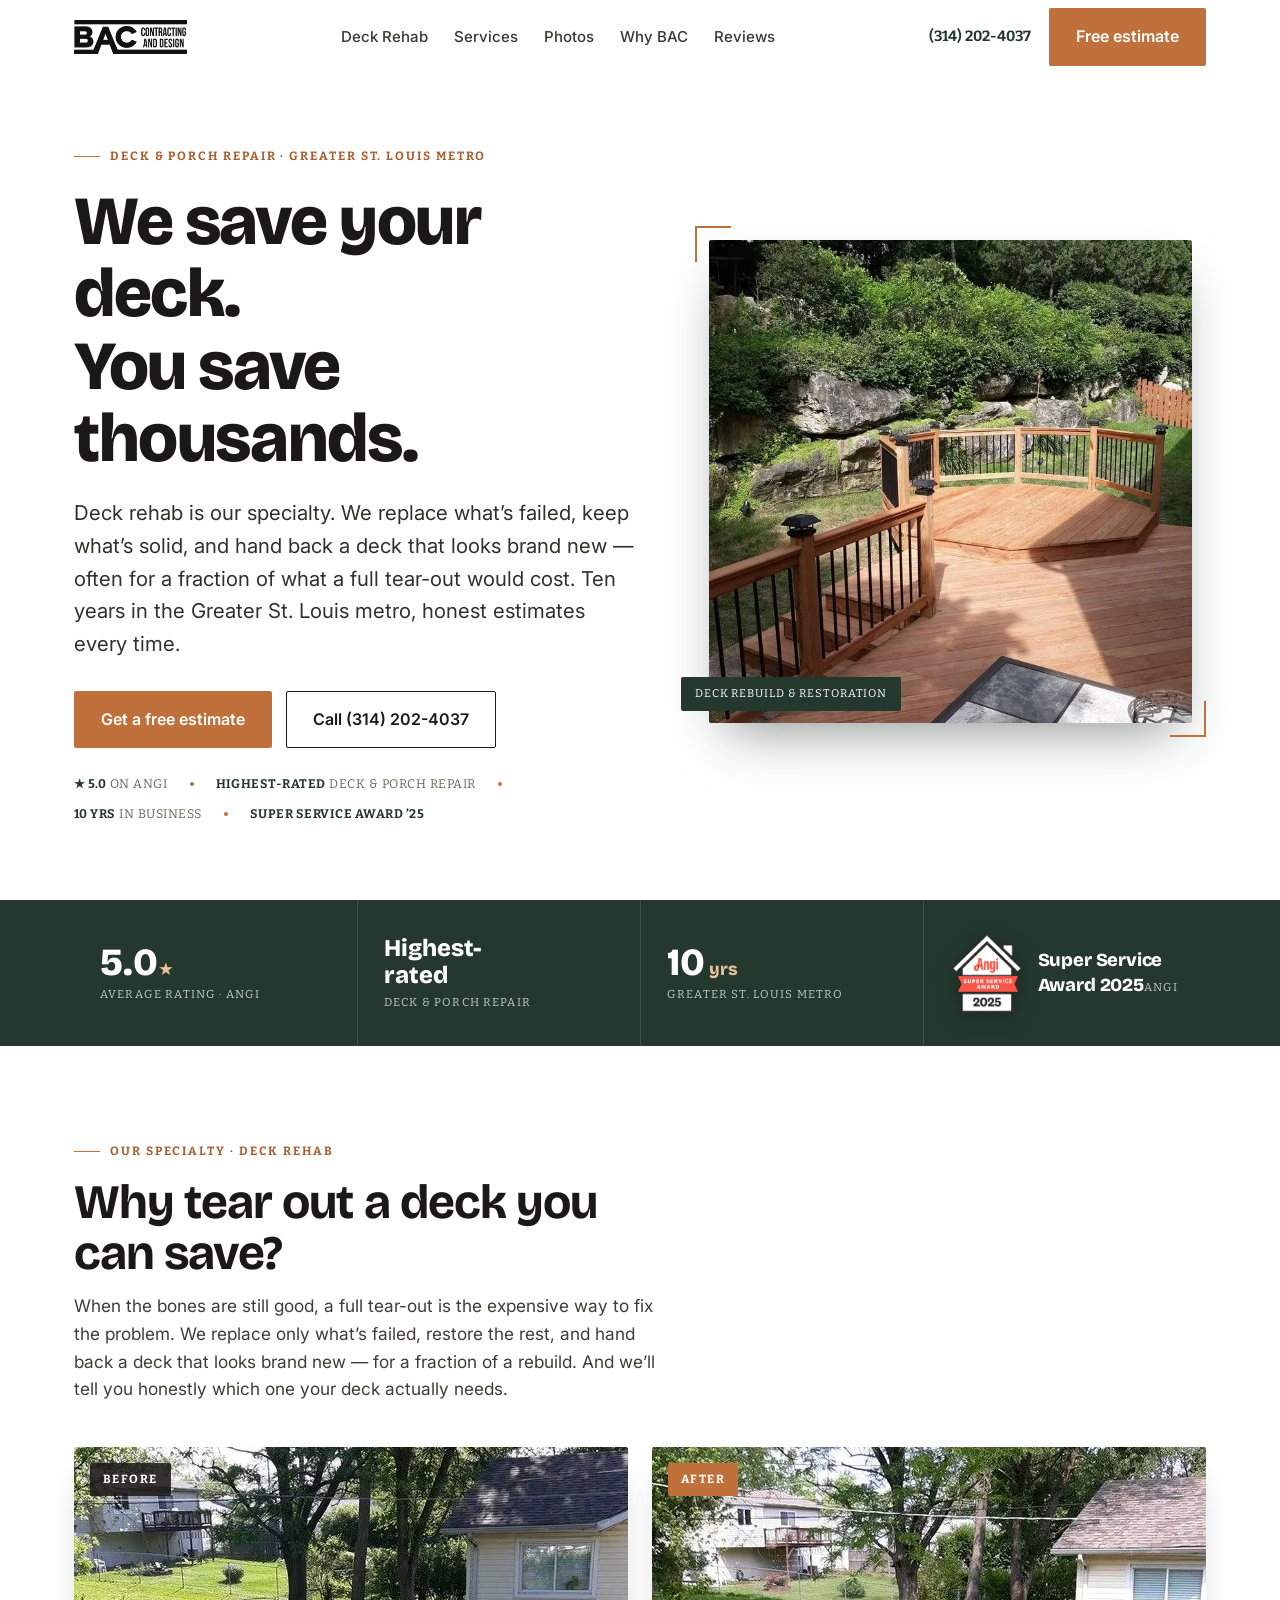
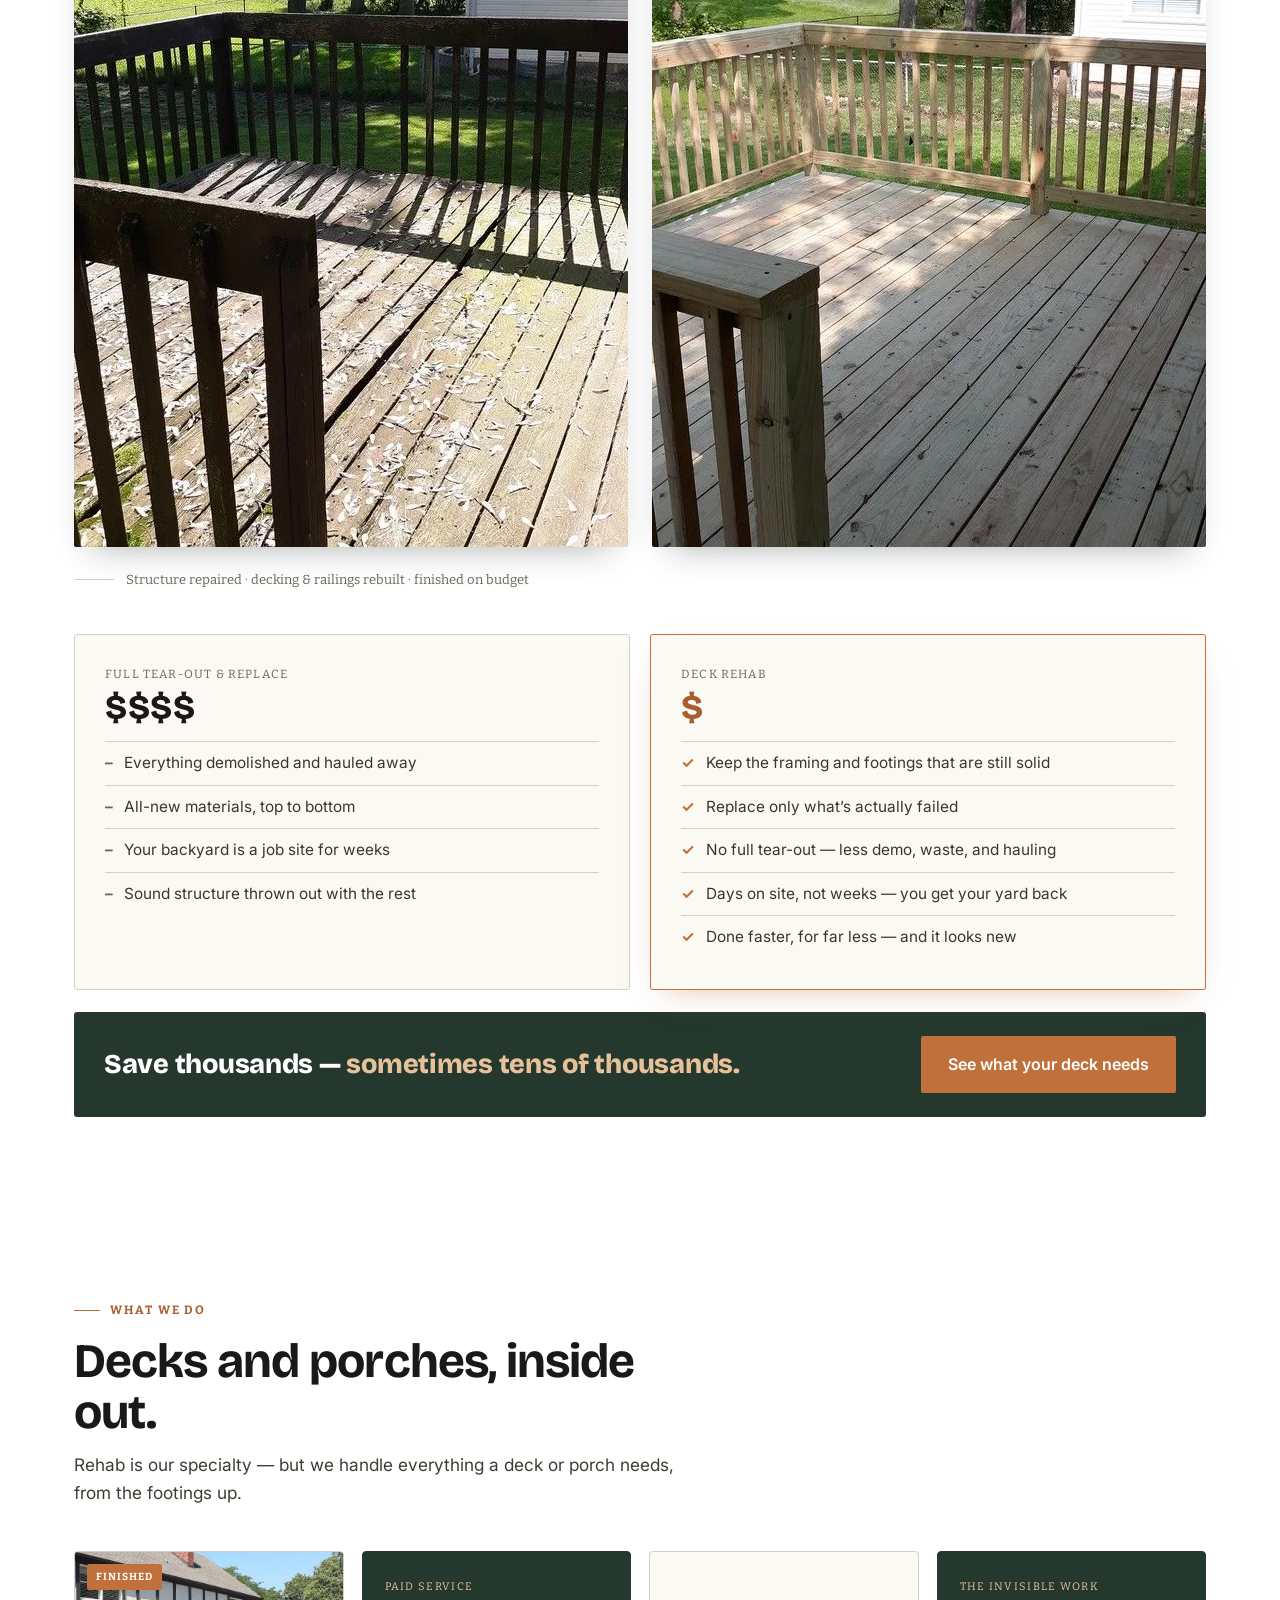
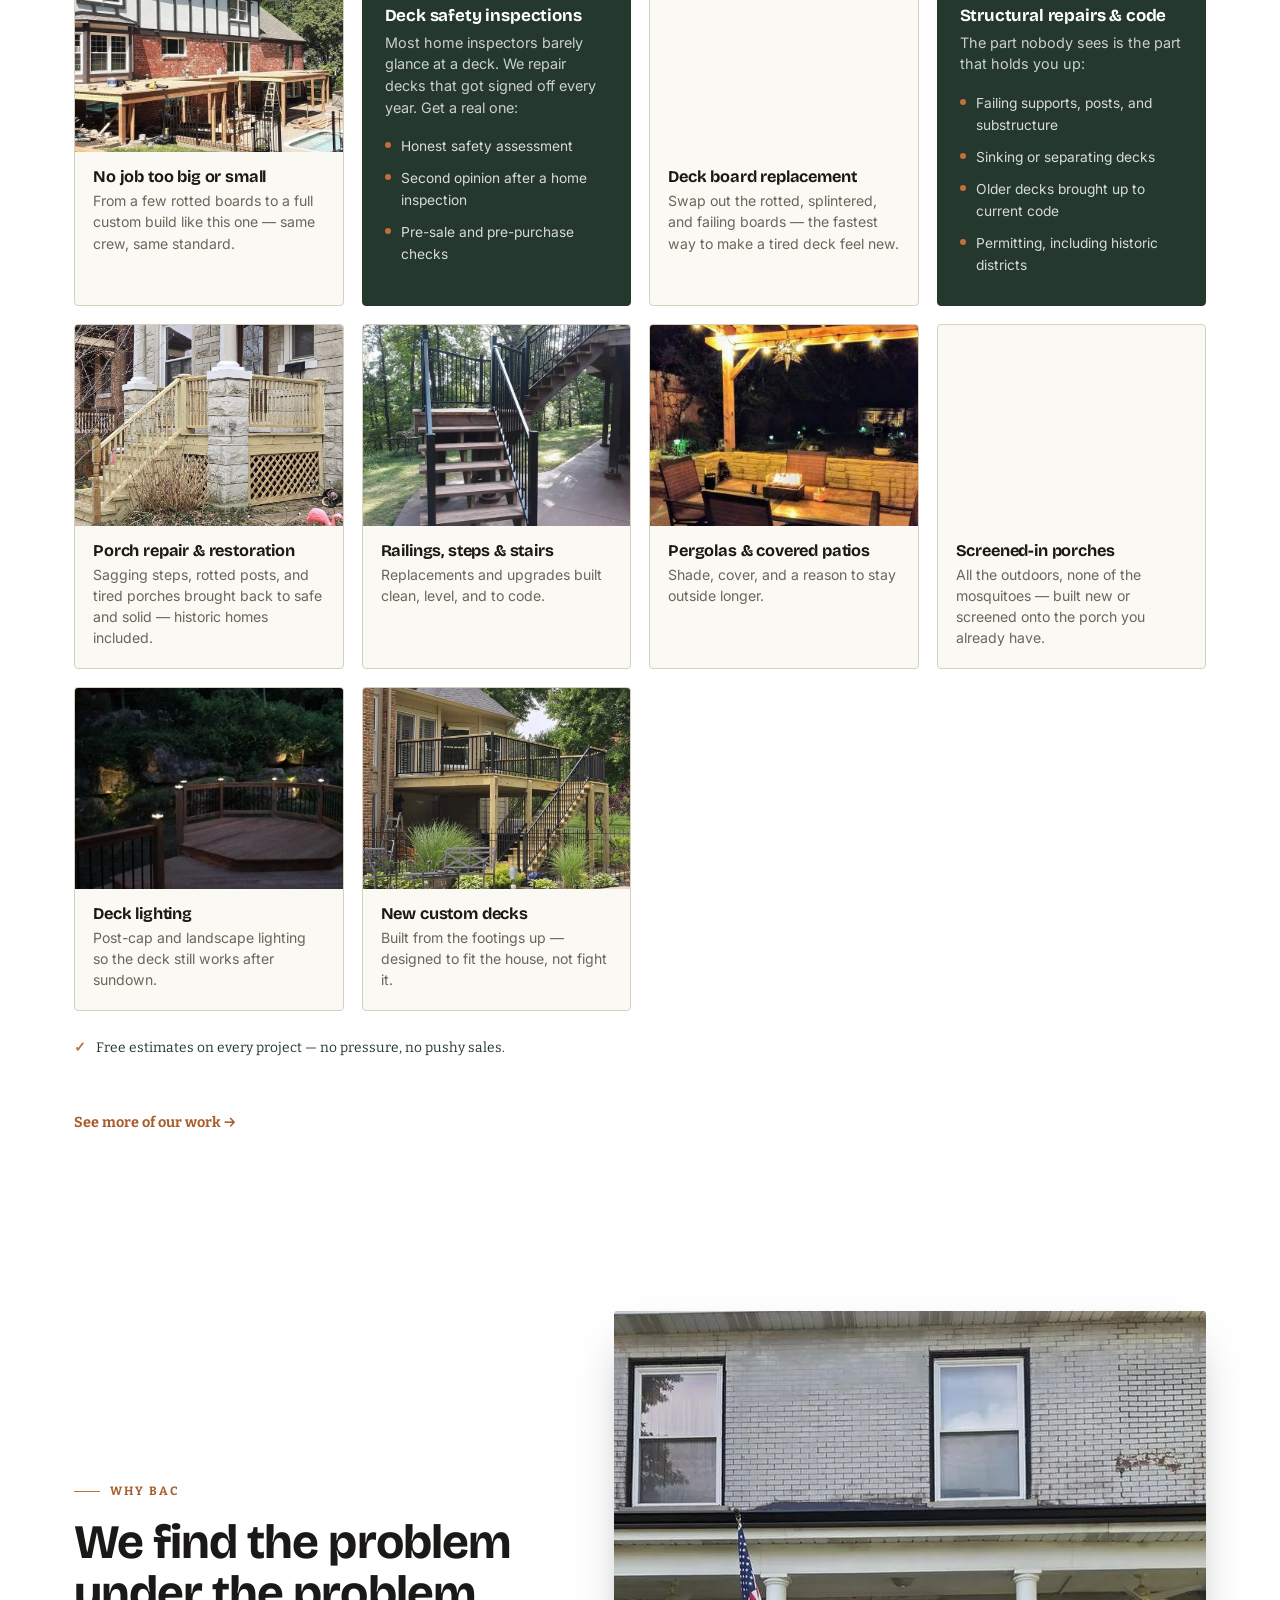
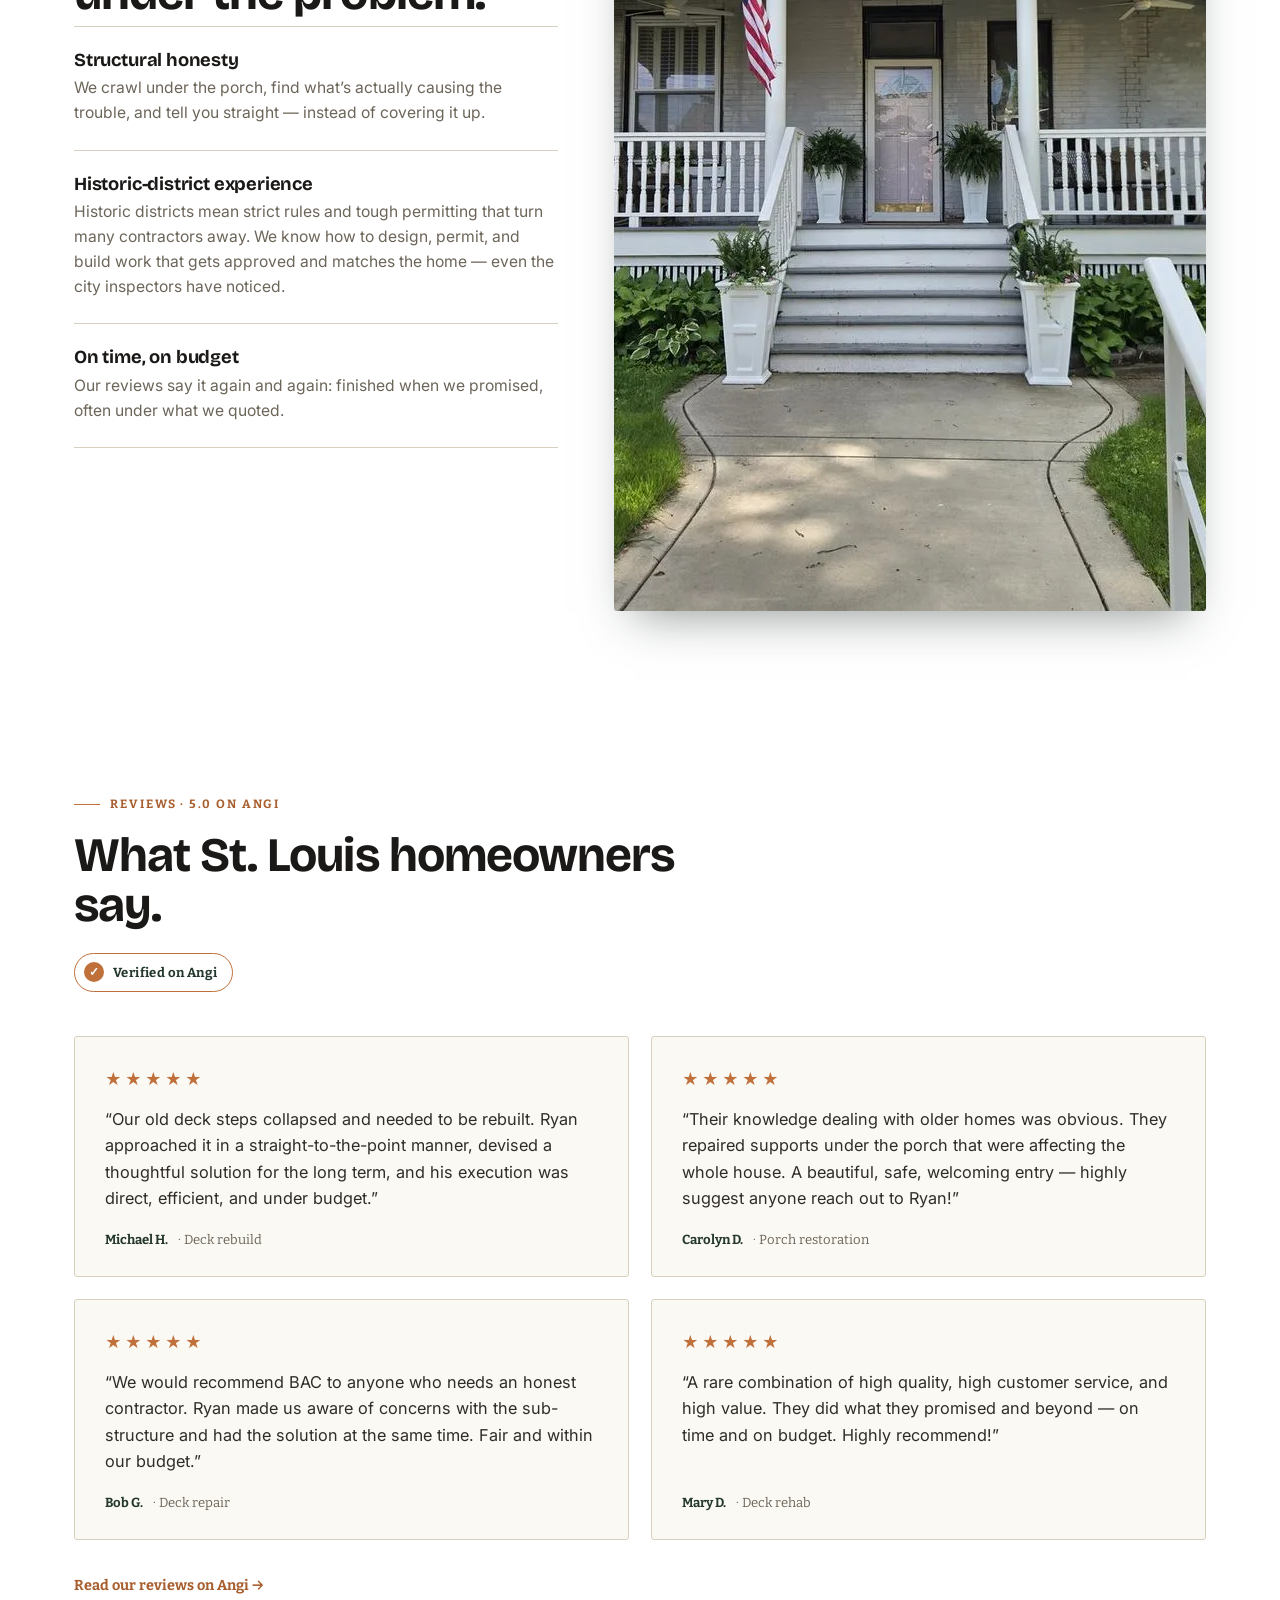
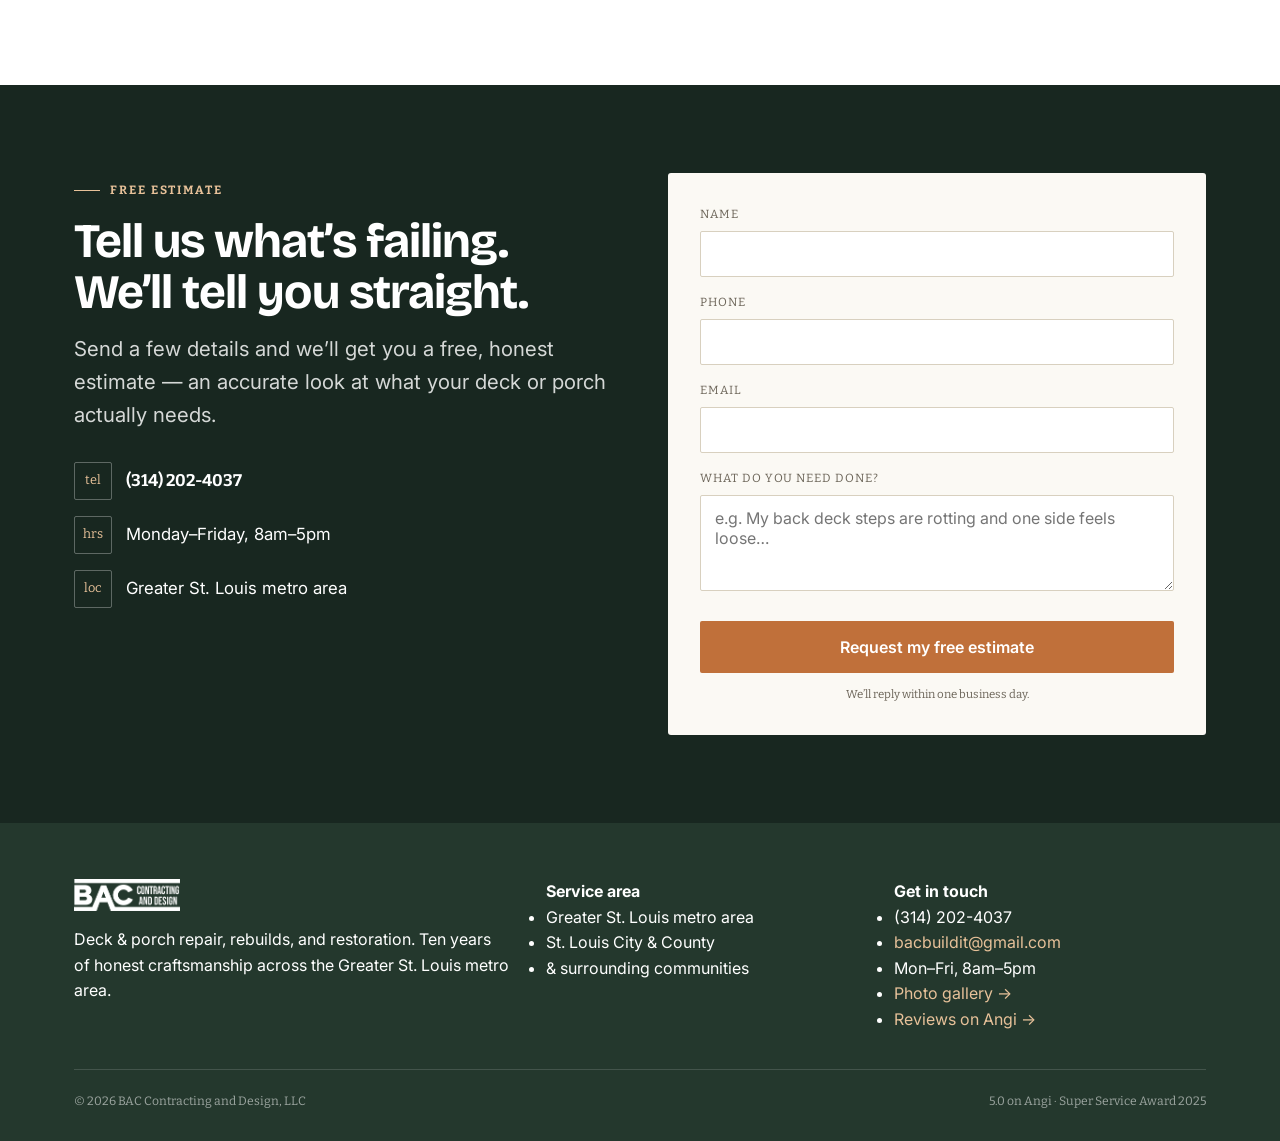
==== commit 18961576: "Wire estimate form to FormSubmit (AJAX) with mailto fallback Co-Authored-By: Claude Opus 4.8 (1M con" ====
--- a/index.html
+++ b/index.html
@@ -579,8 +579,12 @@
           <div class="cta-line"><span class="ic">loc</span><span>Greater St. Louis metro area</span></div>
         </div>
       </div>
-      <form id="estimateForm" action="https://formspree.io/f/REPLACE_WITH_YOUR_FORMSPREE_ID" method="POST">
-        <input type="hidden" name="_subject" value="New free-estimate request from bacbuildit.com">
+      <form id="estimateForm" action="https://formsubmit.co/bacbuildit@gmail.com" method="POST">
+        <input type="hidden" name="_subject" value="New free-estimate request from baccontractinganddesign.com">
+        <input type="hidden" name="_template" value="table">
+        <input type="hidden" name="_captcha" value="false">
+        <input type="hidden" name="_next" value="https://baccontractinganddesign.com/?sent=1">
+        <input type="text" name="_honey" tabindex="-1" autocomplete="off" aria-hidden="true" style="position:absolute;left:-9999px">
         <div class="fld"><label for="name">Name</label><input id="name" name="name" type="text" autocomplete="name" required></div>
         <div class="fld"><label for="phone">Phone</label><input id="phone" name="phone" type="tel" autocomplete="tel" required></div>
         <div class="fld"><label for="email">Email</label><input id="email" name="email" type="email" autocomplete="email"></div>
@@ -643,14 +647,27 @@
   const io=new IntersectionObserver((es)=>{es.forEach(e=>{if(e.isIntersecting){e.target.classList.add('in');io.unobserve(e.target)}})},{threshold:.12});
   document.querySelectorAll('.reveal').forEach(el=>io.observe(el));
 
-  // Estimate form: POSTs to Formspree once you paste your form ID above.
-  // Until then, it falls back to opening an email so nothing is lost.
-  document.getElementById('estimateForm').addEventListener('submit',function(ev){
-    if(this.action.includes('REPLACE_WITH')){
-      ev.preventDefault();
-      const g=id=>encodeURIComponent(document.getElementById(id).value||'');
-      const body=`Name: ${g('name')}%0D%0APhone: ${g('phone')}%0D%0AEmail: ${g('email')}%0D%0A%0D%0A${g('msg')}`;
-      window.location.href=`mailto:bacbuildit@gmail.com?subject=${encodeURIComponent('Free estimate request')}&body=${body}`;
+  // Estimate form -> FormSubmit (AJAX, so the visitor stays on the page).
+  // Falls back to opening their email client if FormSubmit is ever unreachable.
+  document.getElementById('estimateForm').addEventListener('submit',async function(ev){
+    ev.preventDefault();
+    const form=this, btn=form.querySelector('button[type=submit]');
+    if(form._honey && form._honey.value) return; // bot filled the honeypot -> drop
+    const g=id=>document.getElementById(id).value||'';
+    const orig=btn.textContent; btn.disabled=true; btn.textContent='Sending…';
+    try{
+      const r=await fetch('https://formsubmit.co/ajax/bacbuildit@gmail.com',{
+        method:'POST',
+        headers:{'Content-Type':'application/json','Accept':'application/json'},
+        body:JSON.stringify({name:g('name'),phone:g('phone'),email:g('email'),msg:g('msg'),
+          _subject:'New free-estimate request from baccontractinganddesign.com',_template:'table'})
+      });
+      if(!r.ok) throw new Error(r.status);
+      form.innerHTML='<p class="lead"><b>Thanks &mdash; your request is in.</b></p><p class="fine">We&rsquo;ll reply within one business day. Need us sooner? Call (314)&nbsp;202-4037.</p>';
+    }catch(e){
+      btn.disabled=false; btn.textContent=orig;
+      const e2=id=>encodeURIComponent(g(id));
+      window.location.href=`mailto:bacbuildit@gmail.com?subject=${encodeURIComponent('Free estimate request')}&body=Name: ${e2('name')}%0D%0APhone: ${e2('phone')}%0D%0AEmail: ${e2('email')}%0D%0A%0D%0A${e2('msg')}`;
     }
   });
 </script>
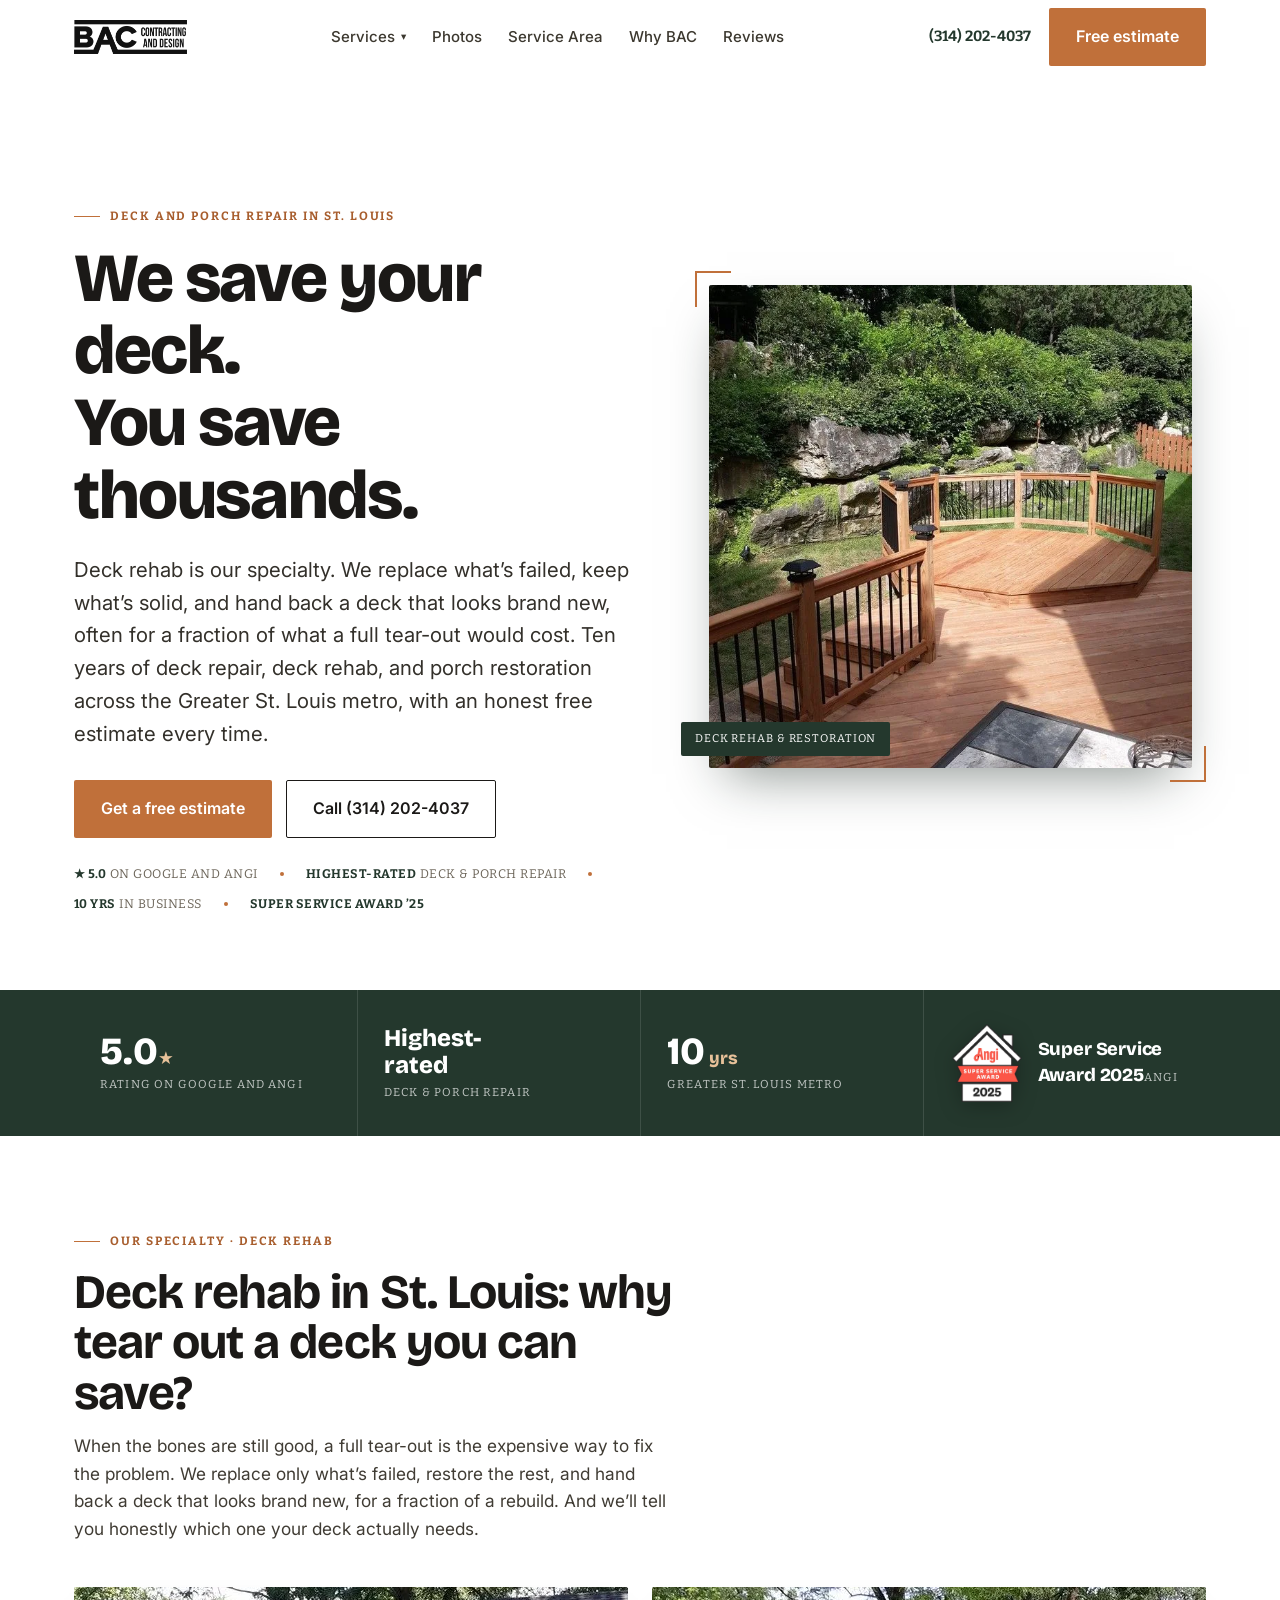
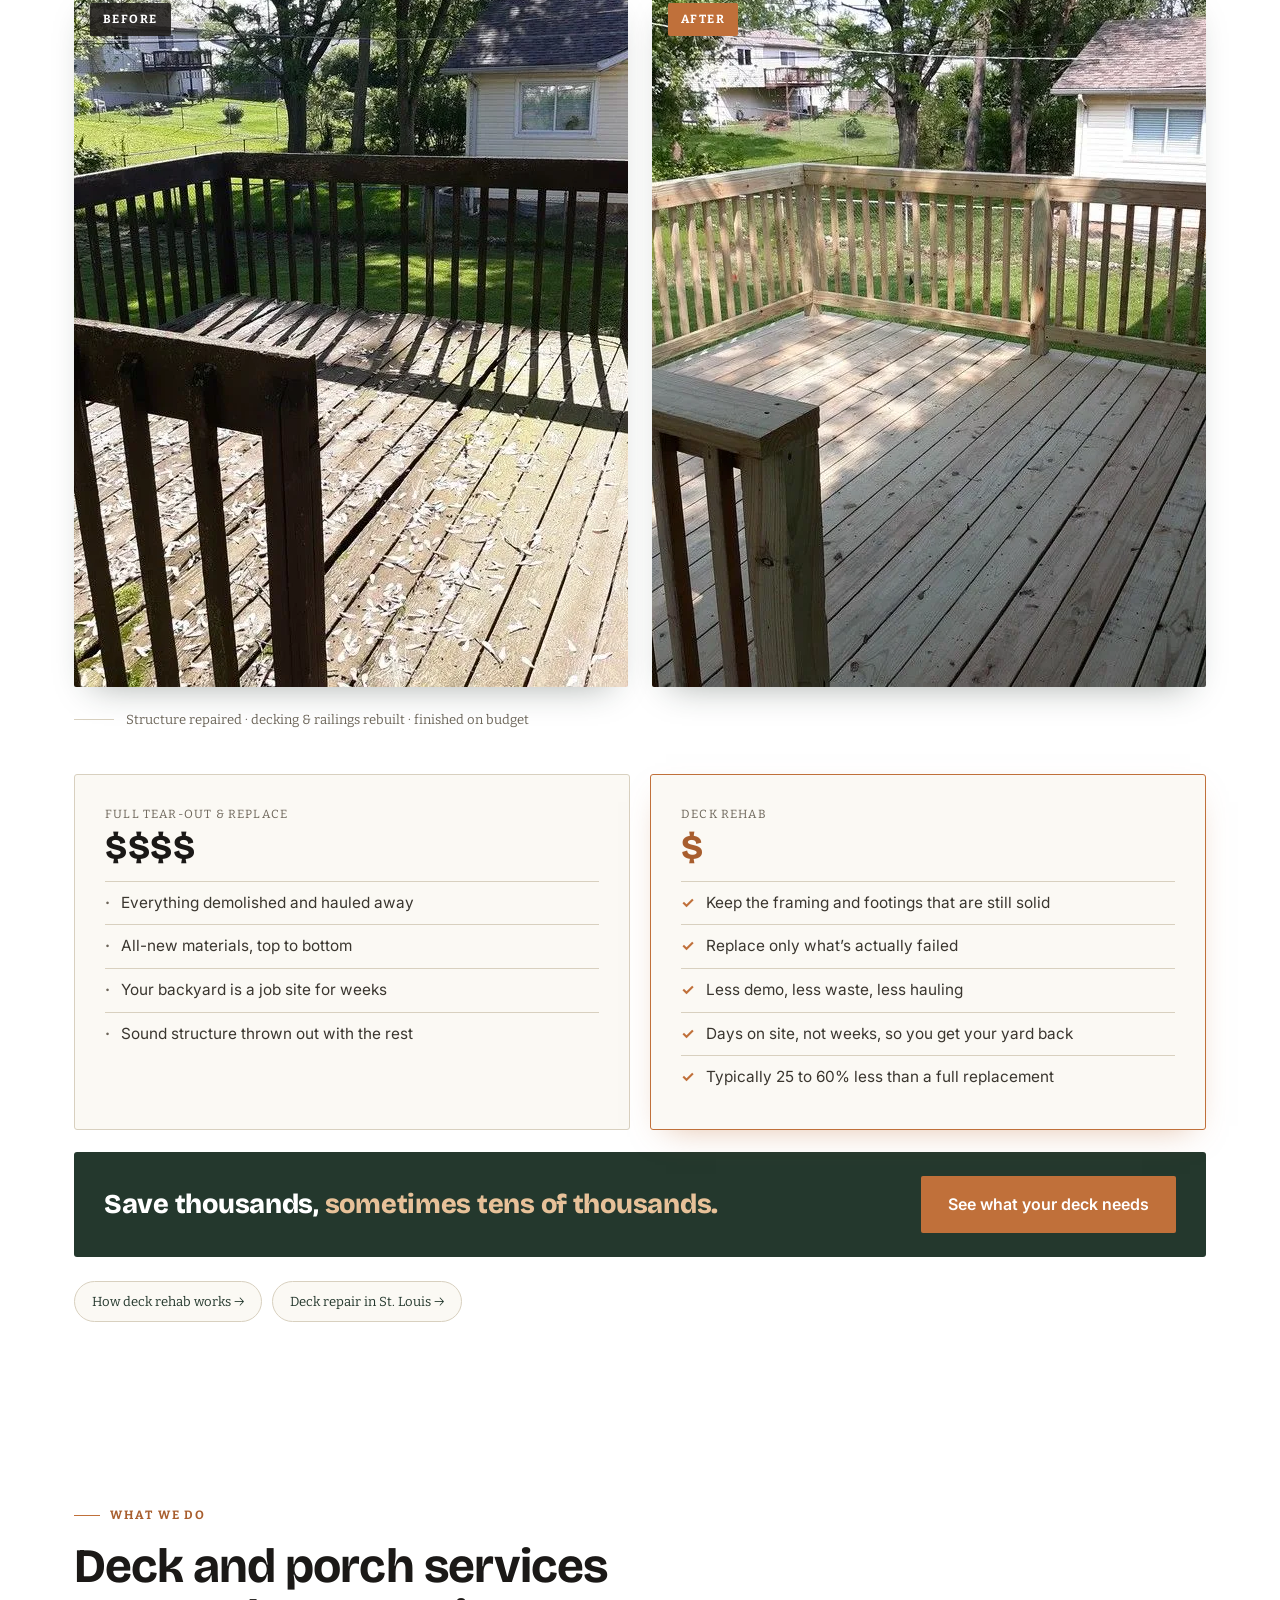
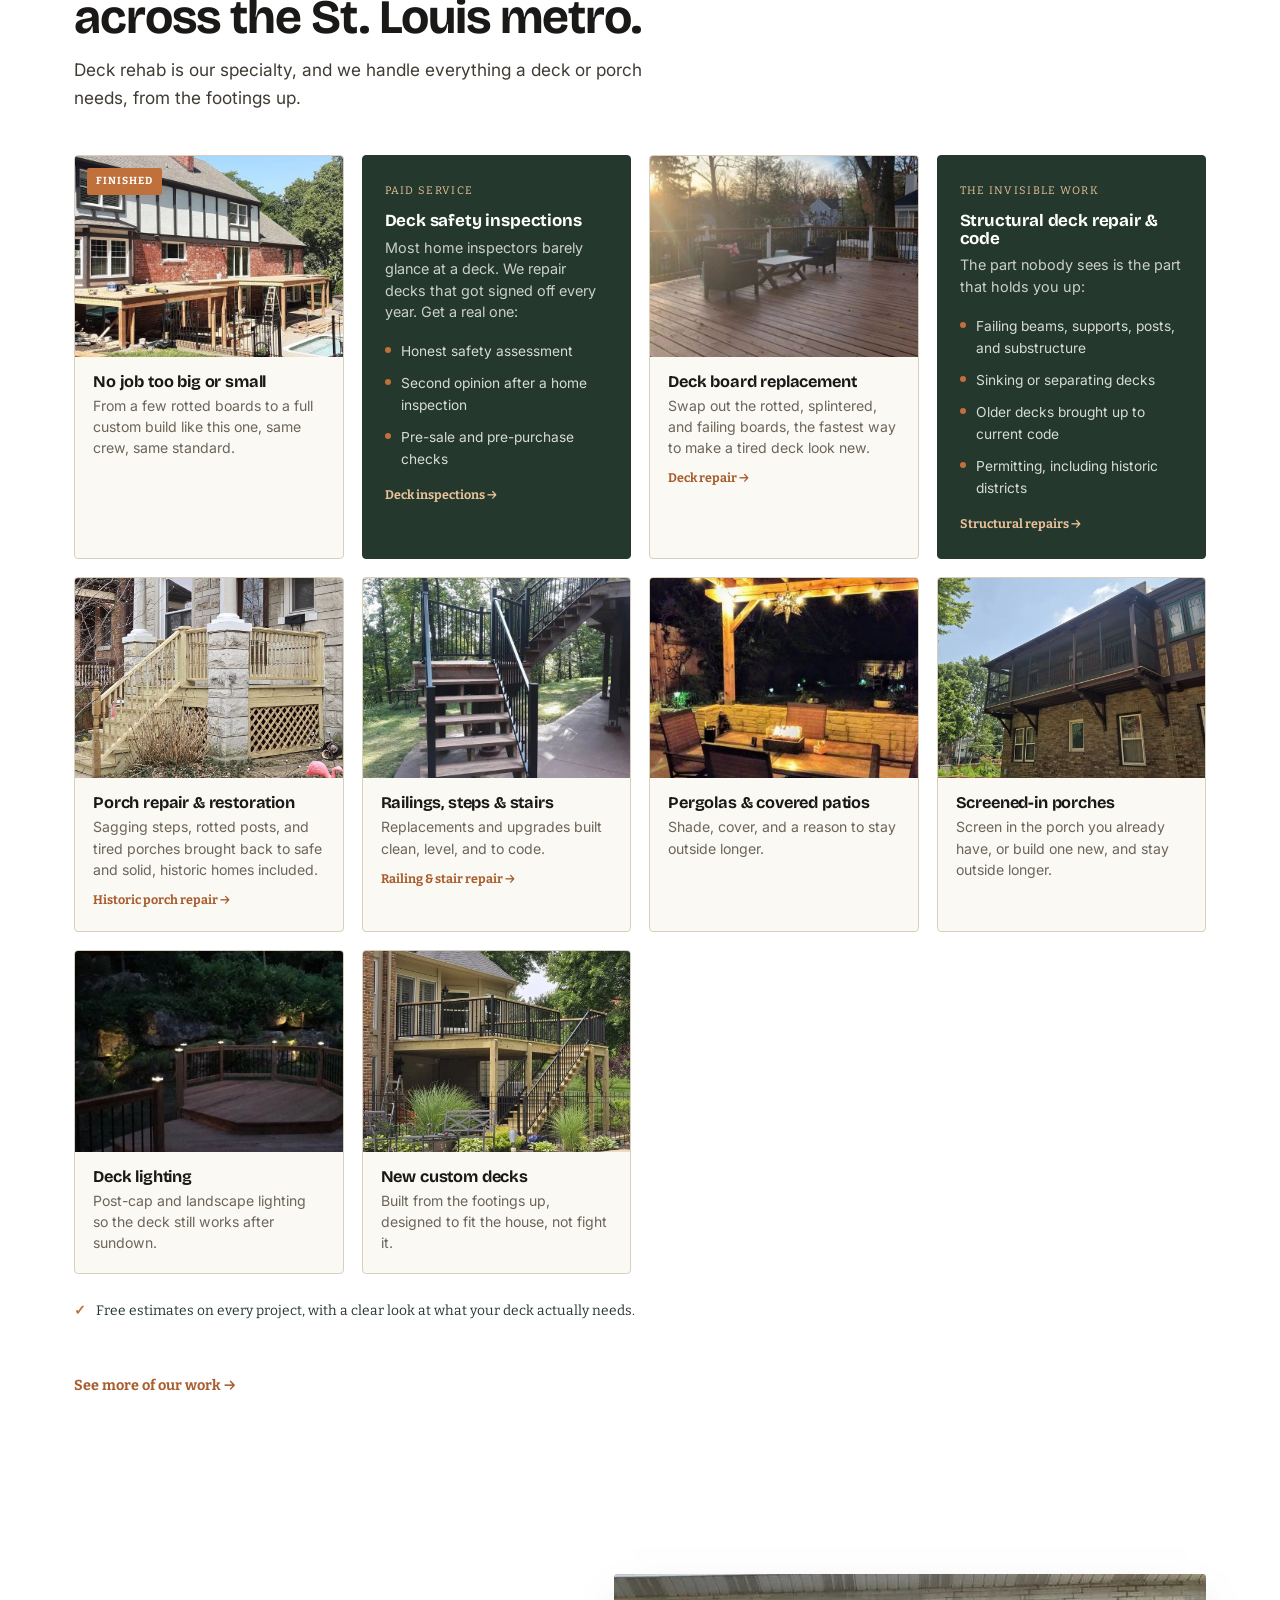
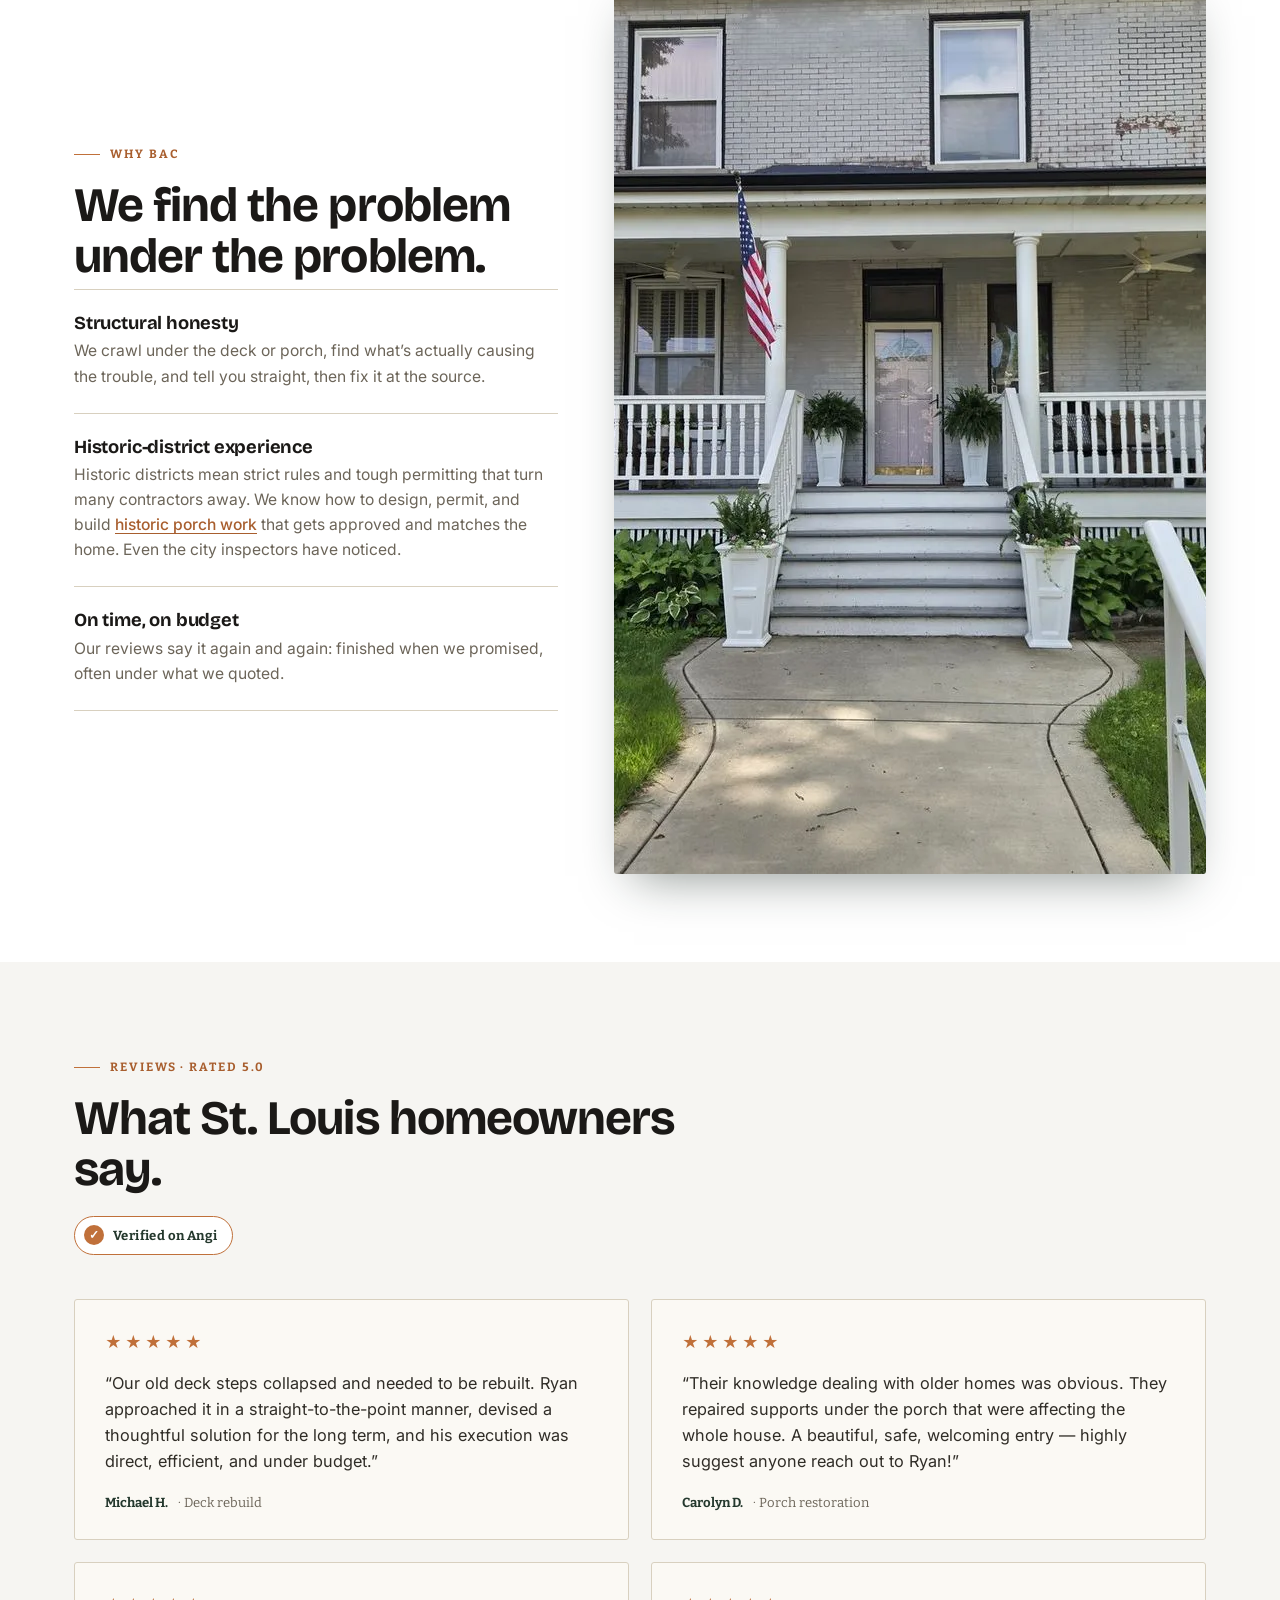
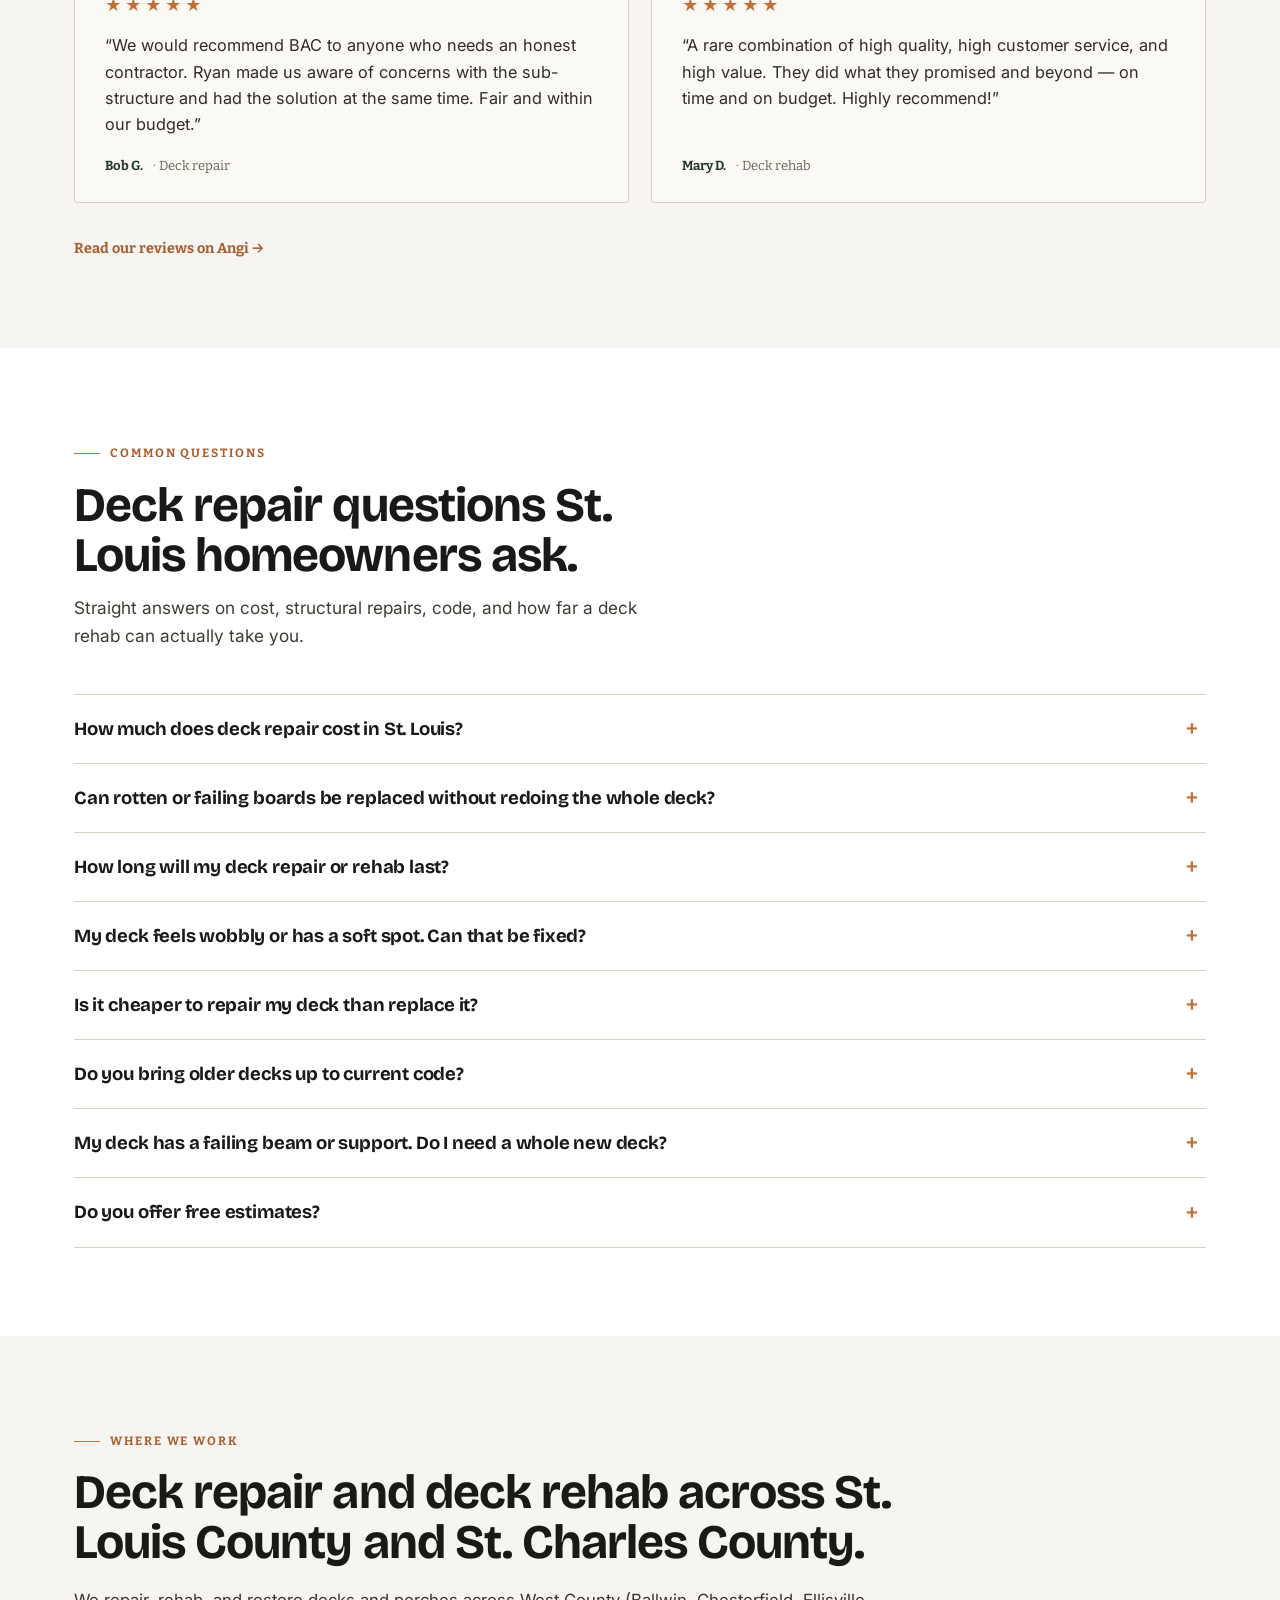
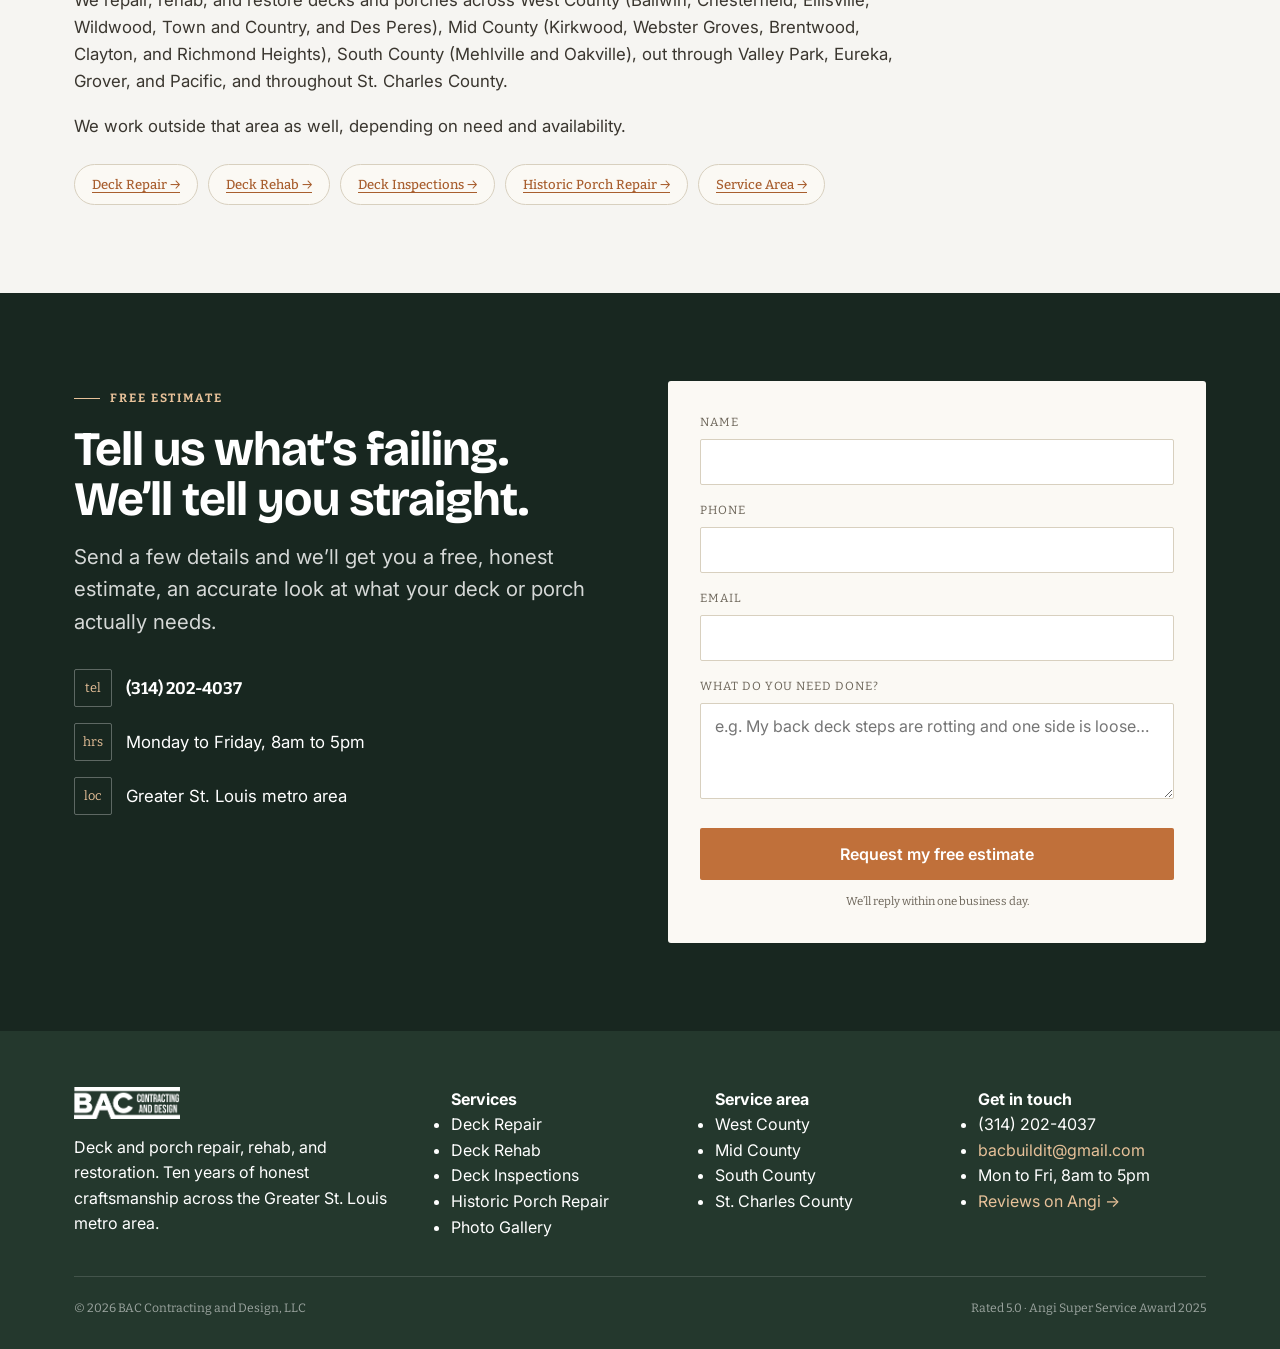
==== commit 629da65a: "Expand to a seven-page SEO-optimized site Restructures the two-page site into seven pages targeting " ====
--- a/index.html
+++ b/index.html
@@ -3,357 +3,203 @@
 <head>
 <meta charset="UTF-8">
 <meta name="viewport" content="width=device-width, initial-scale=1.0">
-<title>BAC Contracting and Design — Deck &amp; Porch Repair &amp; Restoration | Greater St. Louis Metro</title>
-<meta name="description" content="Greater St. Louis metro deck and porch repair, rebuilds, and restoration. 10 years, 5.0 on Angi, 2025 Super Service Award. Honest estimates, structural repairs, work that lasts. Free estimates.">
+<title>Deck &amp; Porch Repair St. Louis | Deck Rehab &amp; Restoration</title>
+<meta name="description" content="Deck and porch repair, rehab, and restoration across St. Louis. Save thousands versus replacing, plus expert structural and historic porch work. Free estimates.">
+<link rel="canonical" href="https://baccontractinganddesign.com/">
+<meta name="robots" content="index,follow,max-image-preview:large">
+<meta name="theme-color" content="#24382D">
+
+<meta property="og:type" content="website">
+<meta property="og:site_name" content="BAC Contracting and Design">
+<meta property="og:locale" content="en_US">
+<meta property="og:title" content="Deck &amp; Porch Repair St. Louis | Deck Rehab &amp; Restoration">
+<meta property="og:description" content="Deck and porch repair, rehab, and restoration across St. Louis. Save thousands versus replacing, plus expert structural and historic porch work. Free estimates.">
+<meta property="og:url" content="https://baccontractinganddesign.com/">
+<meta property="og:image" content="https://baccontractinganddesign.com/images/img-1fa371feeb.webp">
+<meta property="og:image:alt" content="Restored multi-level wood deck with railings on a St. Louis home">
+<meta name="twitter:card" content="summary_large_image">
+<meta name="twitter:title" content="Deck &amp; Porch Repair St. Louis | Deck Rehab &amp; Restoration">
+<meta name="twitter:description" content="Deck and porch repair, rehab, and restoration across St. Louis. Save thousands versus replacing, plus expert structural and historic porch work. Free estimates.">
+<meta name="twitter:image" content="https://baccontractinganddesign.com/images/img-1fa371feeb.webp">
+
 <link rel="preconnect" href="https://fonts.googleapis.com">
 <link rel="preconnect" href="https://fonts.gstatic.com" crossorigin>
 <link href="https://fonts.googleapis.com/css2?family=Bricolage+Grotesque:opsz,wght@12..96,500;12..96,600;12..96,700;12..96,800&family=Inter:wght@400;500;600&family=Bitter:wght@500;600;700&display=swap" rel="stylesheet">
-<style>
-  :root{
-    --ink:#1B1917;
-    --pine:#24382D;
-    --pine-deep:#182720;
-    --cedar:#C0703A;
-    --cedar-2:#A85E2E;
-    --cedar-soft:#E7C199;
-    --paper:#F3EFE7;
-    --paper-2:#EBE5D8;
-    --card:#FBF9F4;
-    --rule:#D8D0BF;
-    --muted:#6C6559;
-    --green-muted:#5C6B5C;
-    --display:'Bricolage Grotesque',system-ui,sans-serif;
-    --body:'Inter',system-ui,sans-serif;
-    --mono:'Bitter',Georgia,serif;
-    --maxw:1180px;
-  }
-  *{box-sizing:border-box;margin:0;padding:0}
-  html{scroll-behavior:smooth}
-  body{
-    font-family:var(--body);color:var(--ink);
-    background:#ffffff;
-    line-height:1.6;-webkit-font-smoothing:antialiased;overflow-x:hidden;
-  }
-  img{max-width:100%;display:block}
-  a{color:inherit;text-decoration:none}
-  .wrap{max-width:var(--maxw);margin:0 auto;padding:0 24px}
-
-  /* eyebrow / mono label — the "spec sheet" signature */
-  .eyebrow{
-    font-family:var(--mono);font-size:12px;font-weight:700;letter-spacing:.16em;
-    text-transform:uppercase;color:var(--cedar-2);display:inline-flex;align-items:center;gap:10px;
-  }
-  .eyebrow::before{content:"";width:26px;height:1px;background:var(--cedar);display:inline-block}
-  .on-dark .eyebrow{color:var(--cedar-soft)}
-  .on-dark .eyebrow::before{background:var(--cedar-soft)}
-
-  h1,h2,h3{font-family:var(--display);line-height:1.05;letter-spacing:-.02em;font-weight:700}
-  h1{font-size:clamp(2.4rem,5.6vw,4.3rem);font-weight:800}
-  h2{font-size:clamp(1.9rem,3.8vw,3rem)}
-  h3{font-size:1.15rem;letter-spacing:-.01em}
-  p.lead{font-size:clamp(1.05rem,1.6vw,1.28rem);color:#33302A;max-width:56ch}
-
-  .btn{
-    display:inline-flex;align-items:center;gap:9px;font-family:var(--body);font-weight:600;
-    font-size:1rem;padding:15px 26px;border-radius:2px;cursor:pointer;border:1.5px solid transparent;
-    transition:transform .15s ease, box-shadow .15s ease, background .15s ease;white-space:nowrap;
-  }
-  .btn-primary{background:var(--cedar);color:#fff}
-  .btn-primary:hover{background:var(--cedar-2);transform:translateY(-2px);box-shadow:0 8px 22px rgba(168,94,46,.32)}
-  .btn-ghost{background:transparent;color:var(--ink);border-color:var(--ink)}
-  .btn-ghost:hover{background:var(--ink);color:var(--paper);transform:translateY(-2px)}
-  .on-dark .btn-ghost{color:#fff;border-color:rgba(255,255,255,.55)}
-  .on-dark .btn-ghost:hover{background:#fff;color:var(--pine)}
-  a:focus-visible,button:focus-visible,input:focus-visible,textarea:focus-visible{
-    outline:3px solid var(--cedar);outline-offset:3px
-  }
-
-  /* ---------- Header ---------- */
-  header{position:sticky;top:0;z-index:100;background:rgba(255,255,255,.86);backdrop-filter:blur(10px);
-    border-bottom:1px solid transparent;transition:border-color .2s,box-shadow .2s}
-  header.scrolled{border-bottom-color:var(--rule);box-shadow:0 2px 18px rgba(27,25,23,.06)}
-  .nav{display:flex;align-items:center;justify-content:space-between;height:74px}
-  .logo{height:34px;width:auto;flex-shrink:0}
-  .nav-links{display:flex;align-items:center;gap:26px;white-space:nowrap}
-  .nav-links a{font-size:.94rem;font-weight:500;color:#3C382F;position:relative}
-  .nav-links a:hover{color:var(--cedar-2)}
-  .nav-cta{display:flex;align-items:center;gap:18px;flex-shrink:0}
-  .nav-phone{font-family:var(--mono);font-weight:700;font-size:.92rem;color:var(--pine);white-space:nowrap}
-  .nav-phone:hover{color:var(--cedar-2)}
-  .hamburger{display:none;background:none;border:0;cursor:pointer;flex-direction:column;gap:5px;padding:8px}
-  .hamburger span{width:24px;height:2px;background:var(--ink);transition:.25s}
-  .mobile-menu{display:none}
-
-  /* ---------- Hero ---------- */
-  .hero{padding:64px 0 76px;position:relative}
-  .hero-grid{display:grid;grid-template-columns:1.05fr .95fr;gap:56px;align-items:center}
-  .hero h1{margin:20px 0 22px}
-  .hero .lead{margin-bottom:30px}
-  .hero-btns{display:flex;gap:14px;flex-wrap:wrap;margin-bottom:26px}
-  .hero-trust{display:flex;flex-wrap:wrap;gap:10px 22px;align-items:center;font-family:var(--mono);
-    font-size:.78rem;letter-spacing:.04em;color:var(--muted);text-transform:uppercase}
-  .hero-trust b{color:var(--pine)}
-  .hero-trust .dot{width:4px;height:4px;border-radius:50%;background:var(--cedar);display:inline-block}
-
-  /* framed hero image with spec detailing */
-  .frame{position:relative;padding:14px}
-  .frame::before,.frame::after{content:"";position:absolute;width:34px;height:34px;border:2px solid var(--cedar)}
-  .frame::before{top:0;left:0;border-right:0;border-bottom:0}
-  .frame::after{bottom:0;right:0;border-left:0;border-top:0}
-  .frame img{width:100%;height:100%;object-fit:cover;aspect-ratio:1/1;border-radius:2px;
-    box-shadow:0 24px 50px -18px rgba(24,39,32,.5)}
-  .frame .spec{position:absolute;bottom:26px;left:-14px;background:var(--pine);color:#fff;
-    font-family:var(--mono);font-size:.7rem;letter-spacing:.08em;text-transform:uppercase;
-    padding:8px 14px;border-radius:2px}
-
-  /* ---------- Trust band ---------- */
-  .band{background:var(--pine);color:#fff}
-  .band-grid{display:grid;grid-template-columns:repeat(4,1fr);gap:0}
-  .stat{padding:34px 26px;border-left:1px solid rgba(255,255,255,.12);display:flex;
-    flex-direction:column;gap:4px;justify-content:center}
-  .stat:first-child{border-left:0}
-  .stat .num{font-family:var(--display);font-weight:800;font-size:2.4rem;line-height:1}
-  .stat .num small{font-size:1.1rem;color:var(--cedar-soft)}
-  .stat .lab{font-family:var(--mono);font-size:.72rem;letter-spacing:.1em;text-transform:uppercase;
-    color:rgba(255,255,255,.72)}
-  .stat.badge-stat{align-items:flex-start;flex-direction:row;gap:16px;align-items:center}
-  .stat.badge-stat img{height:78px;width:auto;filter:drop-shadow(0 4px 10px rgba(0,0,0,.25))}
-  .stat.badge-stat .txt .num{font-size:1.15rem;letter-spacing:-.01em}
-
-  /* ---------- Section base ---------- */
-  section.block{padding:88px 0}
-  .sec-head{max-width:60ch;margin-bottom:44px}
-  .sec-head h2{margin:16px 0 14px}
-  .sec-head p{color:#403C34;font-size:1.08rem}
-
-  /* ---------- Before / After ---------- */
-  .ba-grid{display:grid;grid-template-columns:1fr 1fr;gap:24px}
-  .ba{position:relative;border-radius:2px;overflow:hidden;box-shadow:0 16px 34px -18px rgba(24,39,32,.4)}
-  .ba img{width:100%;aspect-ratio:1/1;object-fit:cover}
-  .ba .tag{position:absolute;top:16px;left:16px;font-family:var(--mono);font-weight:700;font-size:.74rem;
-    letter-spacing:.12em;text-transform:uppercase;padding:7px 13px;border-radius:2px;color:#fff}
-  .ba.before .tag{background:rgba(27,25,23,.86)}
-  .ba.after .tag{background:var(--cedar)}
-  .ba-note{margin-top:22px;font-family:var(--mono);font-size:.82rem;color:var(--muted);
-    display:flex;align-items:center;gap:12px}
-  .ba-note::before{content:"";flex:0 0 40px;height:1px;background:var(--rule)}
-
-  /* ---------- Services ---------- */
-  .svc-alt{background:#F6F5F2}
-  .svc-grid{display:grid;grid-template-columns:repeat(3,1fr);gap:1px;background:var(--rule);
-    border:1px solid var(--rule);border-radius:3px;overflow:hidden}
-  .svc{background:var(--card);padding:30px 28px;min-height:180px;display:flex;flex-direction:column;
-    transition:background .2s}
-  .svc:hover{background:#fff}
-  .svc .no{font-family:var(--mono);font-size:.76rem;color:var(--cedar-2);letter-spacing:.08em;margin-bottom:16px}
-  .svc h3{margin-bottom:9px}
-  .svc p{font-size:.96rem;color:var(--muted)}
-  .svc-foot{margin-top:26px;font-family:var(--mono);font-size:.86rem;color:var(--pine);
-    display:flex;align-items:center;gap:10px}
-  .svc-foot::before{content:"✓";color:var(--cedar);font-weight:700}
-
-  /* ---------- Why ---------- */
-  .why-grid{display:grid;grid-template-columns:.9fr 1.1fr;gap:56px;align-items:center}
-  .why-list{list-style:none;margin-top:8px}
-  .why-list li{padding:24px 0;border-top:1px solid var(--rule)}
-  .why-list li:last-child{border-bottom:1px solid var(--rule)}
-  .why-list .k{font-family:var(--mono);font-weight:700;color:var(--cedar-2);font-size:.95rem;padding-top:2px}
-  .why-list h3{margin-bottom:5px}
-  .why-list p{color:var(--muted);font-size:.98rem}
-  .why-img{position:relative}
-  .why-img img{width:100%;aspect-ratio:1/1;object-fit:cover;border-radius:3px;
-    box-shadow:0 22px 46px -20px rgba(24,39,32,.5)}
-
-  /* ---------- Gallery ---------- */
-  .gal-alt{background:var(--pine);color:#fff}
-  .gal-alt .sec-head p{color:rgba(255,255,255,.8)}
-  .gal-grid{display:grid;grid-template-columns:repeat(4,1fr);gap:14px}
-  .gal figure{position:relative;overflow:hidden;border-radius:2px}
-  .gal img{width:100%;aspect-ratio:1/1;object-fit:cover;transition:transform .5s ease}
-  .gal figure:hover img{transform:scale(1.06)}
-  .gal figcaption{position:absolute;left:0;right:0;bottom:0;padding:26px 14px 12px;
-    font-family:var(--mono);font-size:.72rem;letter-spacing:.06em;text-transform:uppercase;color:#fff;
-    background:linear-gradient(transparent,rgba(24,39,32,.85))}
-  /* timelapse card: framing -> finished crossfade */
-  .gal figure.tl{aspect-ratio:1/1}
-  .gal figure.tl img{position:absolute;inset:0;width:100%;height:100%;object-fit:cover;aspect-ratio:auto;z-index:1}
-  .gal figure.tl .frame-a{animation:tlA 7s ease-in-out infinite}
-  .gal figure.tl .frame-b{animation:tlB 7s ease-in-out infinite}
-  .gal figure.tl figcaption{z-index:3}
-  .tl-chip{position:absolute;top:12px;left:12px;z-index:3;font-family:var(--mono);font-weight:700;
-    font-size:.64rem;letter-spacing:.1em;text-transform:uppercase;color:#fff;padding:5px 9px;border-radius:2px}
-  .tl-chip.chip-a{background:rgba(27,25,23,.82);animation:tlA 7s ease-in-out infinite}
-  .tl-chip.chip-b{background:var(--cedar);animation:tlB 7s ease-in-out infinite}
-  @keyframes tlA{0%,42%{opacity:1}50%,92%{opacity:0}100%{opacity:1}}
-  @keyframes tlB{0%,42%{opacity:0}50%,92%{opacity:1}100%{opacity:0}}
-  @media (prefers-reduced-motion:reduce){
-    .gal figure.tl .frame-a,.svc2 .pic.tl .frame-a,.tl-chip.chip-a{opacity:0;animation:none}
-    .gal figure.tl .frame-b,.svc2 .pic.tl .frame-b,.tl-chip.chip-b{opacity:1;animation:none}
-  }
-
-  /* ---------- Reviews ---------- */
-  .rev-grid{display:grid;grid-template-columns:repeat(2,1fr);gap:22px}
-  .rev{background:var(--card);border:1px solid var(--rule);border-radius:3px;padding:30px 30px 26px;
-    display:flex;flex-direction:column}
-  .rev .stars{color:var(--cedar);letter-spacing:3px;font-size:1rem;margin-bottom:14px}
-  .rev p{font-size:1.02rem;color:#302D27;margin-bottom:18px}
-  .rev .who{margin-top:auto;font-family:var(--mono);font-size:.82rem;color:var(--muted);
-    display:flex;align-items:center;gap:10px}
-  .rev .who b{color:var(--pine);font-weight:700}
-  .rev-more{margin-top:34px;display:inline-flex;align-items:center;gap:10px;font-family:var(--mono);
-    font-weight:700;font-size:.9rem;color:var(--cedar-2)}
-  .rev-more:hover{gap:16px;color:var(--pine)}
-
-  /* ---------- Estimate / contact ---------- */
-  .cta{background:var(--pine-deep);color:#fff}
-  .cta-grid{display:grid;grid-template-columns:1fr 1fr;gap:56px;align-items:start}
-  .cta h2{margin:16px 0 16px}
-  .cta .lead{color:rgba(255,255,255,.82)}
-  .cta-contact{margin-top:30px;display:flex;flex-direction:column;gap:16px}
-  .cta-line{display:flex;align-items:center;gap:14px;font-size:1.05rem}
-  .cta-line .ic{width:38px;height:38px;border:1px solid rgba(255,255,255,.3);border-radius:2px;
-    display:grid;place-items:center;color:var(--cedar-soft);font-family:var(--mono);font-size:.8rem}
-  .cta-line b{font-family:var(--mono)}
-  form{background:var(--card);color:var(--ink);padding:32px;border-radius:3px}
-  form .fld{margin-bottom:16px}
-  form label{display:block;font-family:var(--mono);font-size:.74rem;letter-spacing:.08em;
-    text-transform:uppercase;color:var(--muted);margin-bottom:7px}
-  form input,form textarea{width:100%;border:1px solid var(--rule);background:#fff;border-radius:2px;
-    padding:12px 14px;font-family:var(--body);font-size:1rem;color:var(--ink)}
-  form textarea{resize:vertical;min-height:96px}
-  form .btn{width:100%;justify-content:center;margin-top:6px}
-  form .fine{font-family:var(--mono);font-size:.72rem;color:var(--muted);text-align:center;margin-top:12px}
-
-  /* ---------- Footer ---------- */
-  footer{background:var(--pine);color:#fff;padding:56px 0 30px}
-  .foot-grid{display:grid;grid-template-columns:1.4fr 1fr 1fr;gap:36px;padding-bottom:36px;
-    border-bottom:1px solid rgba(255,255,255,.14)}
-  .foot-logo{height:32px;width:auto;margin-bottom:16px}
-  .foot p{color:rgba(255,255,255,.72);font-size:.95rem;max-width:34ch}
-  .foot h4{font-family:var(--mono);font-size:.76rem;letter-spacing:.1em;text-transform:uppercase;
-    color:var(--cedar-soft);margin-bottom:14px}
-  .foot ul{list-style:none}
-  .foot ul li{color:rgba(255,255,255,.78);font-size:.95rem;margin-bottom:8px}
-  .foot-bottom{padding-top:22px;display:flex;justify-content:space-between;flex-wrap:wrap;gap:10px;
-    font-family:var(--mono);font-size:.76rem;color:rgba(255,255,255,.55)}
-
-  /* Rehab vs Replace */
-  .save-grid{display:grid;grid-template-columns:1fr 1fr;gap:20px}
-  .save-card{background:var(--card);border:1px solid var(--rule);border-radius:3px;padding:30px}
-  .save-card .tier{font-family:var(--mono);font-size:.74rem;letter-spacing:.1em;text-transform:uppercase;color:var(--muted);margin-bottom:6px}
-  .save-card .cost{font-family:var(--display);font-weight:800;font-size:2.2rem;letter-spacing:.02em;line-height:1}
-  .save-card.replace .cost{color:var(--ink)}
-  .save-card.rehab{border-color:var(--cedar);box-shadow:0 12px 32px -16px rgba(192,112,58,.5)}
-  .save-card.rehab .cost{color:var(--cedar-2)}
-  .save-card ul{list-style:none;margin-top:16px}
-  .save-card li{padding:9px 0;border-top:1px solid var(--rule);font-size:.96rem;color:#3a362f;display:flex;gap:11px;align-items:flex-start}
-  .save-card li::before{content:"–";color:var(--muted);font-weight:700}
-  .save-card.rehab li::before{content:"✓";color:var(--cedar)}
-  .save-banner{margin-top:22px;background:var(--pine);color:#fff;border-radius:3px;padding:24px 30px;
-    display:flex;flex-wrap:wrap;align-items:center;gap:16px 24px;justify-content:space-between}
-  .save-banner .big{font-family:var(--display);font-weight:800;font-size:clamp(1.25rem,2.4vw,1.7rem);letter-spacing:-.01em}
-  .save-banner .big em{color:var(--cedar-soft);font-style:normal}
-
-  /* combined services-with-photos cards */
-  .svc2-grid{display:grid;grid-template-columns:repeat(4,1fr);gap:18px}
-  .svc2{background:var(--card);border:1px solid var(--rule);border-radius:4px;overflow:hidden;
-    display:flex;flex-direction:column;transition:transform .2s,box-shadow .2s}
-  .svc2:hover{transform:translateY(-3px);box-shadow:0 16px 32px -18px rgba(24,39,32,.4)}
-  .svc2 .pic{position:relative;aspect-ratio:4/3;overflow:hidden}
-  .svc2 .pic img{width:100%;height:100%;object-fit:cover;display:block;transition:transform .5s}
-  .svc2:hover .pic img{transform:scale(1.05)}
-  .svc2 .pic.tl img{position:absolute;inset:0}
-  .svc2 .pic.tl .frame-a{animation:tlA 7s ease-in-out infinite}
-  .svc2 .pic.tl .frame-b{animation:tlB 7s ease-in-out infinite}
-  .svc2 .body{padding:16px 18px 20px}
-  .svc2 .body h3{font-size:1.02rem;margin-bottom:5px}
-  .svc2 .body p{font-size:.88rem;color:var(--muted);line-height:1.5}
-  .svc2.txt{background:var(--pine);border-color:var(--pine);color:#fff}
-  .svc2.txt .body{padding:26px 22px 24px;display:flex;flex-direction:column;height:100%}
-  .svc2.txt .kicker{font-family:var(--mono);font-size:.68rem;letter-spacing:.12em;text-transform:uppercase;
-    color:var(--cedar-soft);margin-bottom:12px}
-  .svc2.txt .body h3{color:#fff;font-size:1.06rem;margin-bottom:7px}
-  .svc2.txt .body p{color:rgba(255,255,255,.76);font-size:.9rem}
-  .svc2.txt ul{list-style:none;margin-top:12px}
-  .svc2.txt li{font-size:.86rem;color:rgba(255,255,255,.82);padding:5px 0 5px 16px;position:relative}
-  .svc2.txt li::before{content:"";position:absolute;left:0;top:12px;width:6px;height:6px;border-radius:50%;background:var(--cedar)}
-  .angi-verified{display:inline-flex;align-items:center;gap:9px;background:#fff;border:1.5px solid var(--cedar);
-    color:var(--pine);font-family:var(--mono);font-weight:700;font-size:.82rem;letter-spacing:.03em;
-    padding:8px 15px 8px 9px;border-radius:100px;margin-top:8px;transition:transform .15s,box-shadow .15s}
-  .angi-verified:hover{transform:translateY(-1px);box-shadow:0 8px 20px -10px rgba(192,112,58,.5)}
-  .angi-verified .chk{display:inline-grid;place-items:center;width:20px;height:20px;border-radius:50%;
-    background:var(--cedar);color:#fff;font-size:.72rem}
-  /* reveal animation */
-  .reveal{opacity:0;transform:translateY(22px);transition:opacity .7s ease,transform .7s ease}
-  .reveal.in{opacity:1;transform:none}
-  @media (prefers-reduced-motion:reduce){
-    .reveal{opacity:1;transform:none;transition:none}
-    html{scroll-behavior:auto}
-    .gal figure:hover img{transform:none}
-  }
-
-  /* ---------- Responsive ---------- */
-  /* prevent grid children from forcing horizontal overflow on small phones */
-  .hero-grid>*,.cta-grid>*,.why-grid>*,.save-grid>*,.svc2-grid>*,.foot-grid>*,.ba-grid>*,.rev-grid>*{min-width:0}
-  @media(max-width:640px){ .save-banner{padding:20px 18px} .save-banner .btn{width:100%;justify-content:center} }
-  @media(max-width:400px){ .wrap{padding:0 16px} }
-  @media(max-width:940px){ .foot-grid{grid-template-columns:1fr 1fr;gap:30px} }
-  @media(max-width:640px){ .foot-grid{grid-template-columns:1fr;gap:26px} .foot-bottom{flex-direction:column;gap:6px} }
-  /* collapse nav to hamburger well before things crowd */
-  @media(max-width:1080px){ .nav-links{gap:20px} .nav-links a{font-size:.9rem} }
-  @media(max-width:940px){
-    .nav-links,.nav-phone{display:none}
-    .hamburger{display:flex}
-    .mobile-menu{display:block;position:fixed;inset:74px 0 auto 0;background:#fff;
-      border-bottom:1px solid var(--rule);padding:12px 24px 22px;transform:translateY(-120%);
-      transition:transform .3s ease;z-index:90;box-shadow:0 12px 30px rgba(27,25,23,.1)}
-    .mobile-menu.open{transform:none}
-    .mobile-menu a{display:block;padding:13px 0;font-size:1.05rem;border-bottom:1px solid var(--rule)}
-    .mobile-menu a:last-child{border:0}
-    .mobile-menu .btn{width:100%;justify-content:center;margin-top:14px}
-  }
-  @media(max-width:940px){
-    .hero-grid,.why-grid,.cta-grid{grid-template-columns:1fr;gap:40px}
-    .why-img{order:-1;max-width:420px}
-    .band-grid{grid-template-columns:1fr 1fr}
-    .stat:nth-child(3){border-left:0}
-    .stat:nth-child(n+3){border-top:1px solid rgba(255,255,255,.12)}
-    .svc-grid,.svc2-grid{grid-template-columns:1fr 1fr}
-    .gal-grid{grid-template-columns:1fr 1fr}
-    .rev-grid{grid-template-columns:1fr}
-  }
-  @media(max-width:640px){
-    .band-grid{grid-template-columns:1fr}
-    .stat{border-left:0;border-top:1px solid rgba(255,255,255,.12)}
-    .stat:first-child{border-top:0}
-    .svc-grid,.svc2-grid,.ba-grid,.gal-grid,.save-grid{grid-template-columns:1fr}
-    section.block{padding:60px 0}
-    .frame .spec{left:0}
-  }
-</style>
+<link rel="stylesheet" href="assets/site.css">
+
+<script type="application/ld+json">
+{
+  "@context": "https://schema.org",
+  "@graph": [
+    {
+      "@type": "HomeAndConstructionBusiness",
+      "@id": "https://baccontractinganddesign.com/#business",
+      "name": "BAC Contracting and Design",
+      "alternateName": "BAC Contracting and Design, LLC",
+      "description": "Deck and porch repair, rehab, and restoration specialists serving the greater St. Louis metro. Deck rehab, structural deck repair, deck inspections, and historic porch restoration.",
+      "url": "https://baccontractinganddesign.com/",
+      "telephone": "+1-314-202-4037",
+      "email": "bacbuildit@gmail.com",
+      "image": "https://baccontractinganddesign.com/images/img-1fa371feeb.webp",
+      "logo": "https://baccontractinganddesign.com/images/img-20b8680ac4.webp",
+      "priceRange": "$$",
+      "foundingDate": "2016",
+      "address": {
+        "@type": "PostalAddress",
+        "addressLocality": "St. Louis",
+        "addressRegion": "MO",
+        "addressCountry": "US"
+      },
+      "areaServed": [
+        {"@type": "City", "name": "Ballwin, Missouri"},
+        {"@type": "City", "name": "Chesterfield, Missouri"},
+        {"@type": "City", "name": "Ellisville, Missouri"},
+        {"@type": "City", "name": "Wildwood, Missouri"},
+        {"@type": "City", "name": "Town and Country, Missouri"},
+        {"@type": "City", "name": "Des Peres, Missouri"},
+        {"@type": "City", "name": "Kirkwood, Missouri"},
+        {"@type": "City", "name": "Webster Groves, Missouri"},
+        {"@type": "City", "name": "Brentwood, Missouri"},
+        {"@type": "City", "name": "Clayton, Missouri"},
+        {"@type": "City", "name": "Richmond Heights, Missouri"},
+        {"@type": "City", "name": "Mehlville, Missouri"},
+        {"@type": "City", "name": "Oakville, Missouri"},
+        {"@type": "City", "name": "Valley Park, Missouri"},
+        {"@type": "City", "name": "Eureka, Missouri"},
+        {"@type": "City", "name": "Grover, Missouri"},
+        {"@type": "City", "name": "Pacific, Missouri"},
+        {"@type": "AdministrativeArea", "name": "St. Charles County, Missouri"}
+      ],
+      "openingHoursSpecification": [{
+        "@type": "OpeningHoursSpecification",
+        "dayOfWeek": ["Monday","Tuesday","Wednesday","Thursday","Friday"],
+        "opens": "08:00",
+        "closes": "17:00"
+      }],
+      "aggregateRating": {
+        "@type": "AggregateRating",
+        "ratingValue": "5.0",
+        "reviewCount": "5",
+        "bestRating": "5",
+        "worstRating": "1"
+      },
+      "sameAs": ["https://www.angi.com/companylist/us/mo/st.-louis/bac-contracting-and-design-llc-reviews-1.htm"],
+      "hasOfferCatalog": {
+        "@type": "OfferCatalog",
+        "name": "Deck and porch services in St. Louis",
+        "itemListElement": [
+          {"@type": "Offer", "itemOffered": {"@type": "Service", "name": "Deck Repair", "url": "https://baccontractinganddesign.com/deck-repair-st-louis"}},
+          {"@type": "Offer", "itemOffered": {"@type": "Service", "name": "Deck Rehab and Restoration", "url": "https://baccontractinganddesign.com/deck-rehab-st-louis"}},
+          {"@type": "Offer", "itemOffered": {"@type": "Service", "name": "Deck Safety Inspections", "url": "https://baccontractinganddesign.com/deck-inspections-st-louis"}},
+          {"@type": "Offer", "itemOffered": {"@type": "Service", "name": "Historic Porch Repair and Restoration", "url": "https://baccontractinganddesign.com/historic-porch-repair-st-louis"}}
+        ]
+      }
+    },
+    {
+      "@type": "WebSite",
+      "@id": "https://baccontractinganddesign.com/#website",
+      "url": "https://baccontractinganddesign.com/",
+      "name": "BAC Contracting and Design",
+      "publisher": {"@id": "https://baccontractinganddesign.com/#business"},
+      "inLanguage": "en-US"
+    },
+    {
+      "@type": "WebPage",
+      "@id": "https://baccontractinganddesign.com/#webpage",
+      "url": "https://baccontractinganddesign.com/",
+      "name": "Deck and Porch Repair St. Louis, Deck Rehab and Restoration",
+      "isPartOf": {"@id": "https://baccontractinganddesign.com/#website"},
+      "about": {"@id": "https://baccontractinganddesign.com/#business"},
+      "inLanguage": "en-US"
+    }
+  ]
+}
+</script>
+
+<script type="application/ld+json">
+{
+  "@context": "https://schema.org",
+  "@type": "FAQPage",
+  "@id": "https://baccontractinganddesign.com/#faq",
+  "mainEntity": [
+    {
+      "@type": "Question",
+      "name": "How much does deck repair cost in St. Louis?",
+      "acceptedAnswer": {"@type": "Answer", "text": "It starts with a question we ask every customer: what's your goal? Just want the deck safe and usable again for as little as possible? We'll get you there. Want it solid enough that you never have to think about it again? We'll get you there too. Need it to pass an inspection? Done. Once we know what you're actually after, we find the most affordable way to make it happen, and you'll always get options, cheapest included. Because we'll take on the repairs a lot of companies won't, we can often fix what's actually wrong instead of replacing the whole deck, which is how a rehab saves most homeowners 25 to 60%, and a structural repair up to 75%, versus a full rebuild. The exact number comes from walking your deck together, and that estimate is free."}
+    },
+    {
+      "@type": "Question",
+      "name": "Can rotten or failing boards be replaced without redoing the whole deck?",
+      "acceptedAnswer": {"@type": "Answer", "text": "Yes, and it's some of the most common work we do. Rotted, cracked, splintered, or warped boards get pulled and swapped for new ones, while the solid structure underneath stays right where it is. In most cases you'd never know only part of the deck was touched when we're done. It's the fastest, most affordable way to take a deck that looks past its prime and make it feel new again."}
+    },
+    {
+      "@type": "Question",
+      "name": "How long will my deck repair or rehab last?",
+      "acceptedAnswer": {"@type": "Answer", "text": "Three things decide how long a deck lasts: the materials, the location, and how well you take care of it. Keep up with it, and you're looking at 20 years. Here's our rule though: we won't rehab a deck that wouldn't last as long as a brand new one. If yours truly needs to be replaced, we'll tell you that straight. But honestly? The vast majority of the time, it doesn't. Most decks have good bones and just need the right work to bring them back to solid, safe, and good for decades."}
+    },
+    {
+      "@type": "Question",
+      "name": "My deck feels wobbly or has a soft spot. Can that be fixed?",
+      "acceptedAnswer": {"@type": "Answer", "text": "Usually, yes, and it's worth having us look sooner rather than later. A wobbly railing, a bouncy or soft spot underfoot, stairs that feel loose, those are all signs that something specific has worn or failed, not necessarily that the whole deck is done. Often it comes back to a support, a connection, or a section of framing that needs attention. We find what's actually causing it and fix that, so your deck is solid and safe to walk on again."}
+    },
+    {
+      "@type": "Question",
+      "name": "Is it cheaper to repair my deck than replace it?",
+      "acceptedAnswer": {"@type": "Answer", "text": "Almost always, yes, as long as the structure is sound, and usually by a wide margin. A full tear-out and rebuild is the most expensive way to solve a deck problem, and a lot of the time it's solving a problem you don't actually have. When the bones are good, rehabbing your existing deck runs 25 to 60% less than replacing it, and if it comes down to one failing beam or support, a targeted structural repair can cost up to 75% less than a whole new deck. The catch is that repair takes more skill and more willingness than tearing everything down and starting over, which is why some companies steer you toward replacement. We'd rather fix what's actually wrong and save you the money."}
+    },
+    {
+      "@type": "Question",
+      "name": "Do you bring older decks up to current code?",
+      "acceptedAnswer": {"@type": "Answer", "text": "Yes. A lot of older decks were built before today's safety standards, and small things like railing height, spacing, stair construction, and how the deck attaches to the house all matter for safety. When we work on a deck, we bring those details up to current code so it's safe for your family and holds up if it's ever inspected. If we spot something that isn't right, we'll point it out and tell you what it takes to fix it."}
+    },
+    {
+      "@type": "Question",
+      "name": "My deck has a failing beam or support. Do I need a whole new deck?",
+      "acceptedAnswer": {"@type": "Answer", "text": "Almost never. A failing beam, a rotting support post, or a sagging section feels like the end of a deck, but it's usually one specific problem in an otherwise solid structure. Structural work like this is highly technical and genuinely dangerous. Replacing a beam can mean lifting the entire weight of the deck and working underneath it, which is why a lot of companies won't take it on and will tell you the whole deck has to come down instead. We will take it on. We go in, fix the actual failure, and leave you with a deck that's structurally sound for years, often for up to 75% less than a full replacement. It's some of the most demanding work there is, and some of the most worth it, because it saves people thousands they were told they had no choice but to spend."}
+    },
+    {
+      "@type": "Question",
+      "name": "Do you offer free estimates?",
+      "acceptedAnswer": {"@type": "Answer", "text": "Yes, always. We'll come out, walk your deck with you, listen to what you're trying to accomplish, and give you a clear, honest assessment of what it needs. No cost, no obligation, and no pressure to decide anything on the spot. Even if it turns out the fix is simple, you'll walk away knowing exactly where your deck stands."}
+    }
+  ]
+}
+</script>
 </head>
 <body>
 
 <header id="site-header">
   <div class="wrap nav">
-    <a href="#top" aria-label="BAC Contracting and Design home"><img decoding="async" fetchpriority="high" width="900" height="272" class="logo" src="images/img-20b8680ac4.webp" alt="BAC Contracting and Design"></a>
+    <a href="/" aria-label="BAC Contracting and Design home"><img decoding="async" fetchpriority="high" width="900" height="272" class="logo" src="images/img-20b8680ac4.webp" alt="BAC Contracting and Design, deck and porch repair in St. Louis"></a>
     <nav class="nav-links" aria-label="Primary">
-      <a href="#work">Deck Rehab</a>
-      <a href="#services">Services</a>
-      <a href="work.html">Photos</a>
+      <div class="has-drop" id="svcDropWrap">
+        <button class="drop-btn" id="svcDropBtn" type="button" aria-expanded="false" aria-controls="svcDrop">Services <span class="caret" aria-hidden="true">▾</span></button>
+        <div class="drop" id="svcDrop">
+          <a href="/deck-repair-st-louis">Deck Repair</a>
+          <a href="/deck-rehab-st-louis">Deck Rehab</a>
+          <a href="/deck-inspections-st-louis">Deck Inspections</a>
+          <a href="/historic-porch-repair-st-louis">Historic Porch Repair</a>
+        </div>
+      </div>
+      <a href="/work.html">Photos</a>
+      <a href="/service-area">Service Area</a>
       <a href="#why">Why BAC</a>
       <a href="#reviews">Reviews</a>
     </nav>
     <div class="nav-cta">
       <a class="nav-phone" href="tel:3142024037">(314) 202-4037</a>
       <a class="btn btn-primary" href="#estimate">Free estimate</a>
-      <button class="hamburger" id="burger" aria-label="Menu" aria-expanded="false"><span></span><span></span><span></span></button>
+      <button class="hamburger" id="burger" type="button" aria-label="Menu" aria-expanded="false"><span></span><span></span><span></span></button>
     </div>
   </div>
   <div class="mobile-menu" id="mobileMenu">
-    <a href="#work">Deck Rehab</a>
-    <a href="#services">Services</a>
-    <a href="work.html">Photos</a>
+    <div class="mm-label">Services</div>
+    <a class="mm-sub" href="/deck-repair-st-louis">Deck Repair</a>
+    <a class="mm-sub" href="/deck-rehab-st-louis">Deck Rehab</a>
+    <a class="mm-sub" href="/deck-inspections-st-louis">Deck Inspections</a>
+    <a class="mm-sub" href="/historic-porch-repair-st-louis">Historic Porch Repair</a>
+    <a href="/work.html">Photos</a>
+    <a href="/service-area">Service Area</a>
     <a href="#why">Why BAC</a>
     <a href="#reviews">Reviews</a>
     <a href="tel:3142024037">Call (314) 202-4037</a>
@@ -367,15 +213,17 @@
   <section class="hero">
     <div class="wrap hero-grid">
       <div class="hero-copy reveal">
-        <span class="eyebrow">Deck &amp; Porch Repair · Greater St. Louis Metro</span>
-        <h1>We save your deck.<br>You save thousands.</h1>
-        <p class="lead">Deck rehab is our specialty. We replace what&rsquo;s failed, keep what&rsquo;s solid, and hand back a deck that looks brand new &mdash; often for a fraction of what a full tear-out would cost. Ten years in the Greater St.&nbsp;Louis metro, honest estimates every time.</p>
+        <h1 class="hero-h1">
+          <span class="h1-kicker eyebrow">Deck and Porch Repair in St. Louis</span>
+          <span class="h1-claim">We save your deck.<br>You save thousands.</span>
+        </h1>
+        <p class="lead">Deck rehab is our specialty. We replace what&rsquo;s failed, keep what&rsquo;s solid, and hand back a deck that looks brand new, often for a fraction of what a full tear-out would cost. Ten years of deck repair, deck rehab, and porch restoration across the Greater St.&nbsp;Louis metro, with an honest free estimate every time.</p>
         <div class="hero-btns">
           <a class="btn btn-primary" href="#estimate">Get a free estimate</a>
           <a class="btn btn-ghost" href="tel:3142024037">Call (314) 202-4037</a>
         </div>
         <div class="hero-trust">
-          <span><b>★ 5.0</b> on Angi</span><span class="dot"></span>
+          <span><b>★ 5.0</b> on Google and Angi</span><span class="dot"></span>
           <span><b>Highest-rated</b> deck &amp; porch repair</span><span class="dot"></span>
           <span><b>10 yrs</b> in business</span><span class="dot"></span>
           <span><b>Super Service Award ’25</b></span>
@@ -383,8 +231,8 @@
       </div>
       <div class="hero-img reveal">
         <div class="frame">
-          <img decoding="async" fetchpriority="high" width="700" height="700" src="images/img-1fa371feeb.webp" alt="Restored multi-level wood deck with railings and landscape lighting in St. Louis">
-          <span class="spec">Deck rebuild &amp; restoration</span>
+          <img decoding="async" fetchpriority="high" width="700" height="700" src="images/img-1fa371feeb.webp" alt="Multi-level wood deck rehab with new railings and landscape lighting on a St. Louis home">
+          <span class="spec">Deck rehab &amp; restoration</span>
         </div>
       </div>
     </div>
@@ -393,11 +241,11 @@
   <!-- TRUST BAND -->
   <div class="band">
     <div class="wrap band-grid">
-      <div class="stat"><span class="num">5.0<small>★</small></span><span class="lab">Average rating · Angi</span></div>
+      <div class="stat"><span class="num">5.0<small>★</small></span><span class="lab">Rating on Google and Angi</span></div>
       <div class="stat"><span class="num" style="font-size:1.5rem;line-height:1.12">Highest-<br>rated</span><span class="lab">Deck &amp; porch repair</span></div>
       <div class="stat"><span class="num">10<small> yrs</small></span><span class="lab">Greater St. Louis metro</span></div>
       <div class="stat badge-stat">
-        <img decoding="async" loading="lazy" width="699" height="778" src="images/img-53698a51e8.webp" alt="Angi Super Service Award 2025">
+        <img decoding="async" loading="lazy" width="699" height="778" src="images/img-53698a51e8.webp" alt="Angi Super Service Award 2025 for deck and porch repair in St. Louis">
         <div class="txt"><span class="num">Super Service<br>Award 2025</span><span class="lab">Angi</span></div>
       </div>
     </div>
@@ -408,12 +256,12 @@
     <div class="wrap">
       <div class="sec-head reveal">
         <span class="eyebrow">Our specialty · Deck rehab</span>
-        <h2>Why tear out a deck you can save?</h2>
-        <p>When the bones are still good, a full tear-out is the expensive way to fix the problem. We replace only what&rsquo;s failed, restore the rest, and hand back a deck that looks brand new &mdash; for a fraction of a rebuild. And we&rsquo;ll tell you honestly which one your deck actually needs.</p>
+        <h2>Deck rehab in St. Louis: why tear out a deck you can save?</h2>
+        <p>When the bones are still good, a full tear-out is the expensive way to fix the problem. We replace only what&rsquo;s failed, restore the rest, and hand back a deck that looks brand new, for a fraction of a rebuild. And we&rsquo;ll tell you honestly which one your deck actually needs.</p>
       </div>
       <div class="ba-grid reveal">
-        <figure class="ba before"><span class="tag">Before</span><img decoding="async" loading="lazy" width="700" height="700" src="images/img-0a555f0503.webp" alt="Weathered, failing deck before rehab"></figure>
-        <figure class="ba after"><span class="tag">After</span><img decoding="async" loading="lazy" width="700" height="700" src="images/img-1a8899a496.webp" alt="The same deck rehabbed with new decking and railings"></figure>
+        <figure class="ba before"><span class="tag">Before</span><img decoding="async" loading="lazy" width="700" height="700" src="images/img-0a555f0503.webp" alt="Weathered St. Louis deck with failing boards and railings before deck rehab"></figure>
+        <figure class="ba after"><span class="tag">After</span><img decoding="async" loading="lazy" width="700" height="700" src="images/img-1a8899a496.webp" alt="The same St. Louis deck after rehab with new decking, railings and repaired structure"></figure>
       </div>
       <p class="ba-note reveal">Structure repaired · decking &amp; railings rebuilt · finished on budget</p>
 
@@ -434,15 +282,19 @@
           <ul>
             <li>Keep the framing and footings that are still solid</li>
             <li>Replace only what&rsquo;s actually failed</li>
-            <li>No full tear-out &mdash; less demo, waste, and hauling</li>
-            <li>Days on site, not weeks &mdash; you get your yard back</li>
-            <li>Done faster, for far less &mdash; and it looks new</li>
+            <li>Less demo, less waste, less hauling</li>
+            <li>Days on site, not weeks, so you get your yard back</li>
+            <li>Typically 25 to 60% less than a full replacement</li>
           </ul>
         </div>
       </div>
       <div class="save-banner reveal">
-        <span class="big">Save thousands &mdash; <em>sometimes tens of thousands.</em></span>
+        <span class="big">Save thousands, <em>sometimes tens of thousands.</em></span>
         <a class="btn btn-primary" href="#estimate">See what your deck needs</a>
+      </div>
+      <div class="pill-row reveal">
+        <a class="pill" href="/deck-rehab-st-louis">How deck rehab works →</a>
+        <a class="pill" href="/deck-repair-st-louis">Deck repair in St. Louis →</a>
       </div>
     </div>
   </section>
@@ -452,21 +304,21 @@
     <div class="wrap">
       <div class="sec-head reveal">
         <span class="eyebrow">What we do</span>
-        <h2>Decks and porches, inside out.</h2>
-        <p>Rehab is our specialty &mdash; but we handle everything a deck or porch needs, from the footings up.</p>
+        <h2>Deck and porch services across the St. Louis metro.</h2>
+        <p>Deck rehab is our specialty, and we handle everything a deck or porch needs, from the footings up.</p>
       </div>
       <div class="svc2-grid reveal">
 
         <div class="svc2">
           <div class="pic tl">
-            <img decoding="async" loading="lazy" width="700" height="700" class="frame-b" src="images/img-ea565430ad.webp" alt="Large custom wood deck wrapping a Tudor brick home">
-            <img decoding="async" loading="lazy" width="700" height="700" class="frame-a" src="images/img-9e711f53d5.webp" alt="The same deck under construction showing framing and joists">
+            <img decoding="async" loading="lazy" width="700" height="700" class="frame-b" src="images/img-ea565430ad.webp" alt="Finished custom wood deck wrapping a Tudor brick home in St. Louis">
+            <img decoding="async" loading="lazy" width="700" height="700" class="frame-a" src="images/img-9e711f53d5.webp" alt="The same St. Louis deck under construction showing new framing and joists">
             <span class="tl-chip chip-a">Framing</span><span class="tl-chip chip-b">Finished</span>
           </div>
-          <div class="body"><h3>No job too big or small</h3><p>From a few rotted boards to a full custom build like this one &mdash; same crew, same standard.</p></div>
-        </div>
-
-        <div class="svc2 txt">
+          <div class="body"><h3>No job too big or small</h3><p>From a few rotted boards to a full custom build like this one, same crew, same standard.</p></div>
+        </div>
+
+        <a class="svc2 txt" href="/deck-inspections-st-louis">
           <div class="body">
             <div class="kicker">Paid service</div>
             <h3>Deck safety inspections</h3>
@@ -476,40 +328,42 @@
               <li>Second opinion after a home inspection</li>
               <li>Pre-sale and pre-purchase checks</li>
             </ul>
+            <span class="more">Deck inspections →</span>
           </div>
-        </div>
-
-        <div class="svc2"><div class="pic"><img decoding="async" loading="lazy" width="700" height="700" src="images/img-6f8c1f5fb9.webp" alt="Rebuilt deck restained at golden hour"></div><div class="body"><h3>Deck board replacement</h3><p>Swap out the rotted, splintered, and failing boards &mdash; the fastest way to make a tired deck feel new.</p></div></div>
-
-        <div class="svc2 txt">
+        </a>
+
+        <a class="svc2" href="/deck-repair-st-louis"><div class="pic"><img decoding="async" loading="lazy" width="700" height="700" src="images/img-6f8c1f5fb9.webp" alt="St. Louis deck after rotted deck board replacement, photographed at golden hour"></div><div class="body"><h3>Deck board replacement</h3><p>Swap out the rotted, splintered, and failing boards, the fastest way to make a tired deck look new.</p><span class="more">Deck repair →</span></div></a>
+
+        <a class="svc2 txt" href="/deck-repair-st-louis#structural">
           <div class="body">
             <div class="kicker">The invisible work</div>
-            <h3>Structural repairs &amp; code</h3>
+            <h3>Structural deck repair &amp; code</h3>
             <p>The part nobody sees is the part that holds you up:</p>
             <ul>
-              <li>Failing supports, posts, and substructure</li>
+              <li>Failing beams, supports, posts, and substructure</li>
               <li>Sinking or separating decks</li>
               <li>Older decks brought up to current code</li>
               <li>Permitting, including historic districts</li>
             </ul>
+            <span class="more">Structural repairs →</span>
           </div>
-        </div>
-
-        <div class="svc2"><div class="pic"><img decoding="async" loading="lazy" width="900" height="900" src="images/img-c30a82d945.webp" alt="Historic stone rowhouse porch with turned-spindle railings"></div><div class="body"><h3>Porch repair &amp; restoration</h3><p>Sagging steps, rotted posts, and tired porches brought back to safe and solid &mdash; historic homes included.</p></div></div>
-
-        <div class="svc2"><div class="pic"><img decoding="async" loading="lazy" width="700" height="700" src="images/img-2ff19680f3.webp" alt="Deck stairs with landing and black metal railings"></div><div class="body"><h3>Railings, steps &amp; stairs</h3><p>Replacements and upgrades built clean, level, and to code.</p></div></div>
-
-        <div class="svc2"><div class="pic"><img decoding="async" loading="lazy" width="700" height="700" src="images/img-53b4a3c75c.webp" alt="Covered patio with pergola and string lights"></div><div class="body"><h3>Pergolas &amp; covered patios</h3><p>Shade, cover, and a reason to stay outside longer.</p></div></div>
-
-        <div class="svc2"><div class="pic"><img decoding="async" loading="lazy" width="900" height="900" src="images/img-4bf180ef98.webp" alt="Elevated screened-in porch on a Tudor brick home"></div><div class="body"><h3>Screened-in porches</h3><p>All the outdoors, none of the mosquitoes &mdash; built new or screened onto the porch you already have.</p></div></div>
-
-        <div class="svc2"><div class="pic"><img decoding="async" loading="lazy" width="700" height="700" src="images/img-d0d6eb4c52.webp" alt="Deck with post-cap and landscape lighting at night"></div><div class="body"><h3>Deck lighting</h3><p>Post-cap and landscape lighting so the deck still works after sundown.</p></div></div>
-
-        <div class="svc2"><div class="pic"><img decoding="async" loading="lazy" width="900" height="900" src="images/img-ea634b7ead.webp" alt="Elevated custom deck with black railings and staircase overlooking a pool"></div><div class="body"><h3>New custom decks</h3><p>Built from the footings up &mdash; designed to fit the house, not fight it.</p></div></div>
-
-      </div>
-      <p class="svc-foot reveal">Free estimates on every project — no pressure, no pushy sales.</p>
-      <p class="reveal" style="margin-top:18px"><a class="rev-more" href="work.html">See more of our work →</a></p>
+        </a>
+
+        <a class="svc2" href="/historic-porch-repair-st-louis"><div class="pic"><img decoding="async" loading="lazy" width="900" height="900" src="images/img-c30a82d945.webp" alt="Restored historic St. Louis stone rowhouse porch with period turned-spindle railings"></div><div class="body"><h3>Porch repair &amp; restoration</h3><p>Sagging steps, rotted posts, and tired porches brought back to safe and solid, historic homes included.</p><span class="more">Historic porch repair →</span></div></a>
+
+        <a class="svc2" href="/deck-repair-st-louis#railings"><div class="pic"><img decoding="async" loading="lazy" width="700" height="700" src="images/img-2ff19680f3.webp" alt="Rebuilt deck stairs with landing and black metal railings in St. Louis County"></div><div class="body"><h3>Railings, steps &amp; stairs</h3><p>Replacements and upgrades built clean, level, and to code.</p><span class="more">Railing &amp; stair repair →</span></div></a>
+
+        <div class="svc2"><div class="pic"><img decoding="async" loading="lazy" width="700" height="700" src="images/img-53b4a3c75c.webp" alt="Covered patio with cedar pergola and string lights on a St. Louis home"></div><div class="body"><h3>Pergolas &amp; covered patios</h3><p>Shade, cover, and a reason to stay outside longer.</p></div></div>
+
+        <div class="svc2"><div class="pic"><img decoding="async" loading="lazy" width="900" height="900" src="images/img-4bf180ef98.webp" alt="Elevated screened-in porch on a Tudor brick home in the St. Louis metro"></div><div class="body"><h3>Screened-in porches</h3><p>Screen in the porch you already have, or build one new, and stay outside longer.</p></div></div>
+
+        <div class="svc2"><div class="pic"><img decoding="async" loading="lazy" width="700" height="700" src="images/img-d0d6eb4c52.webp" alt="St. Louis deck with post-cap and landscape lighting at night"></div><div class="body"><h3>Deck lighting</h3><p>Post-cap and landscape lighting so the deck still works after sundown.</p></div></div>
+
+        <div class="svc2"><div class="pic"><img decoding="async" loading="lazy" width="900" height="900" src="images/img-ea634b7ead.webp" alt="Elevated custom deck with black railings and staircase overlooking a pool in St. Louis County"></div><div class="body"><h3>New custom decks</h3><p>Built from the footings up, designed to fit the house, not fight it.</p></div></div>
+
+      </div>
+      <p class="svc-foot reveal">Free estimates on every project, with a clear look at what your deck actually needs.</p>
+      <p class="reveal" style="margin-top:18px"><a class="rev-more" href="/work.html">See more of our work →</a></p>
     </div>
   </section>
 
@@ -520,23 +374,22 @@
         <span class="eyebrow">Why BAC</span>
         <h2 style="margin:16px 0 8px">We find the problem under the problem.</h2>
         <ul class="why-list">
-          <li><div><h3>Structural honesty</h3><p>We crawl under the porch, find what&rsquo;s actually causing the trouble, and tell you straight &mdash; instead of covering it up.</p></div></li>
-          <li><div><h3>Historic-district experience</h3><p>Historic districts mean strict rules and tough permitting that turn many contractors away. We know how to design, permit, and build work that gets approved and matches the home &mdash; even the city inspectors have noticed.</p></div></li>
+          <li><div><h3>Structural honesty</h3><p>We crawl under the deck or porch, find what&rsquo;s actually causing the trouble, and tell you straight, then fix it at the source.</p></div></li>
+          <li><div><h3>Historic-district experience</h3><p>Historic districts mean strict rules and tough permitting that turn many contractors away. We know how to design, permit, and build <a class="inline-link" href="/historic-porch-repair-st-louis">historic porch work</a> that gets approved and matches the home. Even the city inspectors have noticed.</p></div></li>
           <li><div><h3>On time, on budget</h3><p>Our reviews say it again and again: finished when we promised, often under what we quoted.</p></div></li>
         </ul>
       </div>
       <div class="why-img reveal">
-        <img decoding="async" loading="lazy" width="900" height="900" src="images/img-efbe7f5225.webp" alt="Restored historic front porch with columns and railings on a St. Louis home">
-      </div>
-    </div>
-  </section>
-
-  <!-- GALLERY -->
+        <img decoding="async" loading="lazy" width="900" height="900" src="images/img-efbe7f5225.webp" alt="Restored historic front porch with period columns and railings on a St. Louis home">
+      </div>
+    </div>
+  </section>
+
   <!-- REVIEWS -->
-  <section class="block" id="reviews">
+  <section class="block tint" id="reviews">
     <div class="wrap">
       <div class="sec-head reveal">
-        <span class="eyebrow">Reviews · 5.0 on Angi</span>
+        <span class="eyebrow">Reviews · Rated 5.0</span>
         <h2>What St. Louis homeowners say.</h2>
         <a class="angi-verified" href="https://www.angi.com/companylist/us/mo/st.-louis/bac-contracting-and-design-llc-reviews-1.htm" target="_blank" rel="noopener"><span class="chk">&#10003;</span> Verified on Angi</a>
       </div>
@@ -563,6 +416,79 @@
         </div>
       </div>
       <a class="rev-more" href="https://www.angi.com/companylist/us/mo/st.-louis/bac-contracting-and-design-llc-reviews-1.htm" target="_blank" rel="noopener">Read our reviews on Angi →</a>
+    </div>
+  </section>
+
+  <!-- FAQ -->
+  <section class="block" id="faq">
+    <div class="wrap">
+      <div class="sec-head reveal">
+        <span class="eyebrow">Common questions</span>
+        <h2>Deck repair questions St. Louis homeowners ask.</h2>
+        <p>Straight answers on cost, structural repairs, code, and how far a deck rehab can actually take you.</p>
+      </div>
+      <div class="faq reveal">
+
+        <details>
+          <summary>How much does deck repair cost in St. Louis?</summary>
+          <div class="ans"><p>It starts with a question we ask every customer: what&rsquo;s your goal? Just want the deck safe and usable again for as little as possible? We&rsquo;ll get you there. Want it solid enough that you never have to think about it again? We&rsquo;ll get you there too. Need it to pass an inspection? Done. Once we know what you&rsquo;re actually after, we find the most affordable way to make it happen, and you&rsquo;ll always get options, cheapest included. Because we&rsquo;ll take on the repairs a lot of companies won&rsquo;t, we can often fix what&rsquo;s actually wrong instead of replacing the whole deck, which is how a rehab saves most homeowners 25 to 60%, and a structural repair up to 75%, versus a full rebuild. The exact number comes from walking your deck together, and that estimate is free.</p></div>
+        </details>
+
+        <details>
+          <summary>Can rotten or failing boards be replaced without redoing the whole deck?</summary>
+          <div class="ans"><p>Yes, and it&rsquo;s some of the most common work we do. Rotted, cracked, splintered, or warped boards get pulled and swapped for new ones, while the solid structure underneath stays right where it is. In most cases you&rsquo;d never know only part of the deck was touched when we&rsquo;re done. It&rsquo;s the fastest, most affordable way to take a deck that looks past its prime and make it feel new again.</p></div>
+        </details>
+
+        <details>
+          <summary>How long will my deck repair or rehab last?</summary>
+          <div class="ans"><p>Three things decide how long a deck lasts: the materials, the location, and how well you take care of it. Keep up with it, and you&rsquo;re looking at 20 years. Here&rsquo;s our rule though: we won&rsquo;t rehab a deck that wouldn&rsquo;t last as long as a brand new one. If yours truly needs to be replaced, we&rsquo;ll tell you that straight. But honestly? The vast majority of the time, it doesn&rsquo;t. Most decks have good bones and just need the right work to bring them back to solid, safe, and good for decades.</p></div>
+        </details>
+
+        <details>
+          <summary>My deck feels wobbly or has a soft spot. Can that be fixed?</summary>
+          <div class="ans"><p>Usually, yes, and it&rsquo;s worth having us look sooner rather than later. A wobbly railing, a bouncy or soft spot underfoot, stairs that feel loose, those are all signs that something specific has worn or failed, not necessarily that the whole deck is done. Often it comes back to a support, a connection, or a section of framing that needs attention. We find what&rsquo;s actually causing it and fix that, so your deck is solid and safe to walk on again.</p></div>
+        </details>
+
+        <details>
+          <summary>Is it cheaper to repair my deck than replace it?</summary>
+          <div class="ans"><p>Almost always, yes, as long as the structure is sound, and usually by a wide margin. A full tear-out and rebuild is the most expensive way to solve a deck problem, and a lot of the time it&rsquo;s solving a problem you don&rsquo;t actually have. When the bones are good, rehabbing your existing deck runs 25 to 60% less than replacing it, and if it comes down to one failing beam or support, a targeted structural repair can cost up to 75% less than a whole new deck. The catch is that repair takes more skill and more willingness than tearing everything down and starting over, which is why some companies steer you toward replacement. We&rsquo;d rather fix what&rsquo;s actually wrong and save you the money.</p></div>
+        </details>
+
+        <details>
+          <summary>Do you bring older decks up to current code?</summary>
+          <div class="ans"><p>Yes. A lot of older decks were built before today&rsquo;s safety standards, and small things like railing height, spacing, stair construction, and how the deck attaches to the house all matter for safety. When we work on a deck, we bring those details up to current code so it&rsquo;s safe for your family and holds up if it&rsquo;s ever inspected. If we spot something that isn&rsquo;t right, we&rsquo;ll point it out and tell you what it takes to fix it.</p></div>
+        </details>
+
+        <details>
+          <summary>My deck has a failing beam or support. Do I need a whole new deck?</summary>
+          <div class="ans"><p>Almost never. A failing beam, a rotting support post, or a sagging section feels like the end of a deck, but it&rsquo;s usually one specific problem in an otherwise solid structure. Structural work like this is highly technical and genuinely dangerous. Replacing a beam can mean lifting the entire weight of the deck and working underneath it, which is why a lot of companies won&rsquo;t take it on and will tell you the whole deck has to come down instead. We will take it on. We go in, fix the actual failure, and leave you with a deck that&rsquo;s structurally sound for years, often for up to 75% less than a full replacement. It&rsquo;s some of the most demanding work there is, and some of the most worth it, because it saves people thousands they were told they had no choice but to spend.</p></div>
+        </details>
+
+        <details>
+          <summary>Do you offer free estimates?</summary>
+          <div class="ans"><p>Yes, always. We&rsquo;ll come out, walk your deck with you, listen to what you&rsquo;re trying to accomplish, and give you a clear, honest assessment of what it needs. No cost, no obligation, and no pressure to decide anything on the spot. Even if it turns out the fix is simple, you&rsquo;ll walk away knowing exactly where your deck stands.</p></div>
+        </details>
+
+      </div>
+    </div>
+  </section>
+
+  <!-- LOCAL SEO CONTENT -->
+  <section class="block tint" id="areas">
+    <div class="wrap">
+      <div class="prose prose-wide reveal">
+        <span class="eyebrow">Where we work</span>
+        <h2 style="margin:16px 0 20px">Deck repair and deck rehab across St. Louis County and St. Charles County.</h2>
+        <p>We repair, rehab, and restore decks and porches across West County (Ballwin, Chesterfield, Ellisville, Wildwood, Town and Country, and Des Peres), Mid County (Kirkwood, Webster Groves, Brentwood, Clayton, and Richmond Heights), South County (Mehlville and Oakville), out through Valley Park, Eureka, Grover, and Pacific, and throughout St. Charles County.</p>
+        <p>We work outside that area as well, depending on need and availability.</p>
+        <div class="pill-row">
+          <a class="pill" href="/deck-repair-st-louis">Deck Repair →</a>
+          <a class="pill" href="/deck-rehab-st-louis">Deck Rehab →</a>
+          <a class="pill" href="/deck-inspections-st-louis">Deck Inspections →</a>
+          <a class="pill" href="/historic-porch-repair-st-louis">Historic Porch Repair →</a>
+          <a class="pill" href="/service-area">Service Area →</a>
+        </div>
+      </div>
     </div>
   </section>
 
@@ -572,10 +498,10 @@
       <div class="reveal">
         <span class="eyebrow">Free estimate</span>
         <h2>Tell us what&rsquo;s failing. We&rsquo;ll tell you straight.</h2>
-        <p class="lead">Send a few details and we&rsquo;ll get you a free, honest estimate &mdash; an accurate look at what your deck or porch actually needs.</p>
+        <p class="lead">Send a few details and we&rsquo;ll get you a free, honest estimate, an accurate look at what your deck or porch actually needs.</p>
         <div class="cta-contact">
           <div class="cta-line"><span class="ic">tel</span><b>(314) 202-4037</b></div>
-          <div class="cta-line"><span class="ic">hrs</span><span>Monday&ndash;Friday, 8am&ndash;5pm</span></div>
+          <div class="cta-line"><span class="ic">hrs</span><span>Monday to Friday, 8am to 5pm</span></div>
           <div class="cta-line"><span class="ic">loc</span><span>Greater St. Louis metro area</span></div>
         </div>
       </div>
@@ -588,7 +514,7 @@
         <div class="fld"><label for="name">Name</label><input id="name" name="name" type="text" autocomplete="name" required></div>
         <div class="fld"><label for="phone">Phone</label><input id="phone" name="phone" type="tel" autocomplete="tel" required></div>
         <div class="fld"><label for="email">Email</label><input id="email" name="email" type="email" autocomplete="email"></div>
-        <div class="fld"><label for="msg">What do you need done?</label><textarea id="msg" name="msg" placeholder="e.g. My back deck steps are rotting and one side feels loose…"></textarea></div>
+        <div class="fld"><label for="msg">What do you need done?</label><textarea id="msg" name="msg" placeholder="e.g. My back deck steps are rotting and one side is loose…"></textarea></div>
         <button class="btn btn-primary" type="submit">Request my free estimate</button>
         <p class="fine">We&rsquo;ll reply within one business day.</p>
       </form>
@@ -600,76 +526,45 @@
   <div class="wrap">
     <div class="foot-grid">
       <div>
-        <img decoding="async" loading="lazy" width="900" height="272" class="foot-logo" src="images/img-c56da3584b.webp" alt="BAC Contracting and Design">
-        <p>Deck &amp; porch repair, rebuilds, and restoration. Ten years of honest craftsmanship across the Greater St. Louis metro area.</p>
+        <img decoding="async" loading="lazy" width="900" height="272" class="foot-logo" src="images/img-c56da3584b.webp" alt="BAC Contracting and Design, deck and porch repair in St. Louis">
+        <p>Deck and porch repair, rehab, and restoration. Ten years of honest craftsmanship across the Greater St. Louis metro area.</p>
+      </div>
+      <div>
+        <h4>Services</h4>
+        <ul>
+          <li><a href="/deck-repair-st-louis">Deck Repair</a></li>
+          <li><a href="/deck-rehab-st-louis">Deck Rehab</a></li>
+          <li><a href="/deck-inspections-st-louis">Deck Inspections</a></li>
+          <li><a href="/historic-porch-repair-st-louis">Historic Porch Repair</a></li>
+          <li><a href="/work.html">Photo Gallery</a></li>
+        </ul>
       </div>
       <div>
         <h4>Service area</h4>
         <ul>
-          <li>Greater St. Louis metro area</li>
-          <li>St. Louis City &amp; County</li>
-          <li>&amp; surrounding communities</li>
+          <li><a href="/service-area">West County</a></li>
+          <li><a href="/service-area">Mid County</a></li>
+          <li><a href="/service-area">South County</a></li>
+          <li><a href="/service-area">St. Charles County</a></li>
         </ul>
       </div>
       <div>
         <h4>Get in touch</h4>
         <ul>
-          <li>(314) 202-4037</li>
+          <li><a href="tel:3142024037">(314) 202-4037</a></li>
           <li><a href="mailto:bacbuildit@gmail.com" style="color:var(--cedar-soft)">bacbuildit@gmail.com</a></li>
-          <li>Mon–Fri, 8am–5pm</li>
-          <li><a href="work.html" style="color:var(--cedar-soft)">Photo gallery →</a></li>
+          <li>Mon to Fri, 8am to 5pm</li>
           <li><a href="https://www.angi.com/companylist/us/mo/st.-louis/bac-contracting-and-design-llc-reviews-1.htm" target="_blank" rel="noopener" style="color:var(--cedar-soft)">Reviews on Angi →</a></li>
         </ul>
       </div>
     </div>
     <div class="foot-bottom">
       <span>© 2026 BAC Contracting and Design, LLC</span>
-      <span>5.0 on Angi · Super Service Award 2025</span>
+      <span>Rated 5.0 · Angi Super Service Award 2025</span>
     </div>
   </div>
 </footer>
 
-<script>
-  // header shadow on scroll
-  const header=document.getElementById('site-header');
-  const onScroll=()=>header.classList.toggle('scrolled',window.scrollY>8);
-  onScroll();window.addEventListener('scroll',onScroll,{passive:true});
-
-  // mobile menu
-  const burger=document.getElementById('burger'),menu=document.getElementById('mobileMenu');
-  burger.addEventListener('click',()=>{
-    const open=menu.classList.toggle('open');
-    burger.setAttribute('aria-expanded',open);
-  });
-  menu.querySelectorAll('a').forEach(a=>a.addEventListener('click',()=>{menu.classList.remove('open');burger.setAttribute('aria-expanded',false)}));
-
-  // scroll reveal
-  const io=new IntersectionObserver((es)=>{es.forEach(e=>{if(e.isIntersecting){e.target.classList.add('in');io.unobserve(e.target)}})},{threshold:.12});
-  document.querySelectorAll('.reveal').forEach(el=>io.observe(el));
-
-  // Estimate form -> FormSubmit (AJAX, so the visitor stays on the page).
-  // Falls back to opening their email client if FormSubmit is ever unreachable.
-  document.getElementById('estimateForm').addEventListener('submit',async function(ev){
-    ev.preventDefault();
-    const form=this, btn=form.querySelector('button[type=submit]');
-    if(form._honey && form._honey.value) return; // bot filled the honeypot -> drop
-    const g=id=>document.getElementById(id).value||'';
-    const orig=btn.textContent; btn.disabled=true; btn.textContent='Sending…';
-    try{
-      const r=await fetch('https://formsubmit.co/ajax/bacbuildit@gmail.com',{
-        method:'POST',
-        headers:{'Content-Type':'application/json','Accept':'application/json'},
-        body:JSON.stringify({name:g('name'),phone:g('phone'),email:g('email'),msg:g('msg'),
-          _subject:'New free-estimate request from baccontractinganddesign.com',_template:'table'})
-      });
-      if(!r.ok) throw new Error(r.status);
-      form.innerHTML='<p class="lead"><b>Thanks &mdash; your request is in.</b></p><p class="fine">We&rsquo;ll reply within one business day. Need us sooner? Call (314)&nbsp;202-4037.</p>';
-    }catch(e){
-      btn.disabled=false; btn.textContent=orig;
-      const e2=id=>encodeURIComponent(g(id));
-      window.location.href=`mailto:bacbuildit@gmail.com?subject=${encodeURIComponent('Free estimate request')}&body=Name: ${e2('name')}%0D%0APhone: ${e2('phone')}%0D%0AEmail: ${e2('email')}%0D%0A%0D%0A${e2('msg')}`;
-    }
-  });
-</script>
+<script src="assets/site.js" defer></script>
 </body>
 </html>
--- a/assets/site.css
+++ b/assets/site.css
@@ -0,0 +1,453 @@
+/* BAC Contracting and Design, shared site styles */
+
+:root{
+  --ink:#1B1917;
+  --pine:#24382D;
+  --pine-deep:#182720;
+  --cedar:#C0703A;
+  --cedar-2:#A85E2E;
+  --cedar-soft:#E7C199;
+  --paper:#F3EFE7;
+  --paper-2:#EBE5D8;
+  --card:#FBF9F4;
+  --rule:#D8D0BF;
+  --muted:#6C6559;
+  --green-muted:#5C6B5C;
+  --display:'Bricolage Grotesque',system-ui,sans-serif;
+  --body:'Inter',system-ui,sans-serif;
+  --mono:'Bitter',Georgia,serif;
+  --maxw:1180px;
+}
+*{box-sizing:border-box;margin:0;padding:0}
+html{scroll-behavior:smooth}
+body{
+  font-family:var(--body);color:var(--ink);
+  background:#ffffff;
+  line-height:1.6;-webkit-font-smoothing:antialiased;overflow-x:hidden;
+}
+img{max-width:100%;display:block}
+a{color:inherit;text-decoration:none}
+.wrap{max-width:var(--maxw);margin:0 auto;padding:0 24px}
+
+.sr-only{position:absolute;width:1px;height:1px;padding:0;margin:-1px;overflow:hidden;
+  clip:rect(0,0,0,0);white-space:nowrap;border:0}
+
+/* eyebrow / mono label, the "spec sheet" signature */
+.eyebrow{
+  font-family:var(--mono);font-size:12px;font-weight:700;letter-spacing:.16em;
+  text-transform:uppercase;color:var(--cedar-2);display:inline-flex;align-items:center;gap:10px;
+}
+.eyebrow::before{content:"";width:26px;height:1px;background:var(--cedar);display:inline-block}
+.on-dark .eyebrow{color:var(--cedar-soft)}
+.on-dark .eyebrow::before{background:var(--cedar-soft)}
+
+h1,h2,h3{font-family:var(--display);line-height:1.05;letter-spacing:-.02em;font-weight:700}
+h1{font-size:clamp(2.4rem,5.6vw,4.3rem);font-weight:800}
+h2{font-size:clamp(1.9rem,3.8vw,3rem)}
+h3{font-size:1.15rem;letter-spacing:-.01em}
+p.lead{font-size:clamp(1.05rem,1.6vw,1.28rem);color:#33302A;max-width:56ch}
+
+.btn{
+  display:inline-flex;align-items:center;gap:9px;font-family:var(--body);font-weight:600;
+  font-size:1rem;padding:15px 26px;border-radius:2px;cursor:pointer;border:1.5px solid transparent;
+  transition:transform .15s ease, box-shadow .15s ease, background .15s ease;white-space:nowrap;
+}
+.btn-primary{background:var(--cedar);color:#fff}
+.btn-primary:hover{background:var(--cedar-2);transform:translateY(-2px);box-shadow:0 8px 22px rgba(168,94,46,.32)}
+.btn-ghost{background:transparent;color:var(--ink);border-color:var(--ink)}
+.btn-ghost:hover{background:var(--ink);color:var(--paper);transform:translateY(-2px)}
+.on-dark .btn-ghost{color:#fff;border-color:rgba(255,255,255,.55)}
+.on-dark .btn-ghost:hover{background:#fff;color:var(--pine)}
+a:focus-visible,button:focus-visible,input:focus-visible,textarea:focus-visible,summary:focus-visible{
+  outline:3px solid var(--cedar);outline-offset:3px
+}
+
+/* ---------- Header ---------- */
+header{position:sticky;top:0;z-index:100;background:rgba(255,255,255,.86);backdrop-filter:blur(10px);
+  border-bottom:1px solid transparent;transition:border-color .2s,box-shadow .2s}
+header.scrolled{border-bottom-color:var(--rule);box-shadow:0 2px 18px rgba(27,25,23,.06)}
+.nav{display:flex;align-items:center;justify-content:space-between;height:74px}
+.logo{height:34px;width:auto;flex-shrink:0}
+.nav-links{display:flex;align-items:center;gap:26px;white-space:nowrap}
+.nav-links a{font-size:.94rem;font-weight:500;color:#3C382F;position:relative}
+.nav-links a:hover{color:var(--cedar-2)}
+.nav-cta{display:flex;align-items:center;gap:18px;flex-shrink:0}
+.nav-phone{font-family:var(--mono);font-weight:700;font-size:.92rem;color:var(--pine);white-space:nowrap}
+.nav-phone:hover{color:var(--cedar-2)}
+.hamburger{display:none;background:none;border:0;cursor:pointer;flex-direction:column;gap:5px;padding:8px}
+.hamburger span{width:24px;height:2px;background:var(--ink);transition:.25s}
+.mobile-menu{display:none}
+
+/* services dropdown */
+.has-drop{position:relative;display:flex;align-items:center}
+.has-drop::after{content:"";position:absolute;top:100%;left:0;right:0;height:18px}
+.drop-btn{background:none;border:0;padding:0;cursor:pointer;font-family:var(--body);
+  font-size:.94rem;font-weight:500;color:#3C382F;display:inline-flex;align-items:center;gap:6px;
+  line-height:inherit}
+.drop-btn:hover,.has-drop.open .drop-btn{color:var(--cedar-2)}
+.drop-btn .caret{font-size:.66rem;transition:transform .2s}
+.has-drop.open .drop-btn .caret{transform:rotate(180deg)}
+.drop{position:absolute;top:calc(100% + 16px);left:-16px;min-width:238px;background:#fff;
+  border:1px solid var(--rule);border-radius:3px;box-shadow:0 16px 36px rgba(27,25,23,.16);
+  padding:8px 0;opacity:0;visibility:hidden;transform:translateY(-6px);z-index:120;
+  transition:opacity .18s ease,transform .18s ease,visibility .18s}
+.has-drop:hover .drop,.has-drop:focus-within .drop,.has-drop.open .drop{
+  opacity:1;visibility:visible;transform:none}
+.drop a{display:block;padding:10px 18px;font-size:.92rem;color:#3C382F;white-space:nowrap}
+.drop a:hover{background:var(--paper);color:var(--cedar-2)}
+.drop a[aria-current]{color:var(--cedar-2);font-weight:600}
+
+/* ---------- Hero ---------- */
+.hero{padding:64px 0 76px;position:relative}
+.hero-grid{display:grid;grid-template-columns:1.05fr .95fr;gap:56px;align-items:center}
+.hero h1{margin:20px 0 22px}
+.hero .lead{margin-bottom:30px}
+.hero-btns{display:flex;gap:14px;flex-wrap:wrap;margin-bottom:26px}
+.hero-trust{display:flex;flex-wrap:wrap;gap:10px 22px;align-items:center;font-family:var(--mono);
+  font-size:.78rem;letter-spacing:.04em;color:var(--muted);text-transform:uppercase}
+.hero-trust b{color:var(--pine)}
+.hero-trust .dot{width:4px;height:4px;border-radius:50%;background:var(--cedar);display:inline-block}
+
+/* keyword kicker sits inside the h1 so the heading text leads with the search term */
+.hero-h1{display:block;margin:0 0 22px}
+.hero-h1 .h1-kicker{display:inline-flex;margin-bottom:20px}
+.hero-h1 .h1-claim{display:block;font-size:clamp(2.4rem,5.6vw,4.3rem);font-weight:800;
+  line-height:1.05;letter-spacing:-.02em}
+
+/* framed hero image with spec detailing */
+.frame{position:relative;padding:14px}
+.frame::before,.frame::after{content:"";position:absolute;width:34px;height:34px;border:2px solid var(--cedar)}
+.frame::before{top:0;left:0;border-right:0;border-bottom:0}
+.frame::after{bottom:0;right:0;border-left:0;border-top:0}
+.frame img{width:100%;height:100%;object-fit:cover;aspect-ratio:1/1;border-radius:2px;
+  box-shadow:0 24px 50px -18px rgba(24,39,32,.5)}
+.frame .spec{position:absolute;bottom:26px;left:-14px;background:var(--pine);color:#fff;
+  font-family:var(--mono);font-size:.7rem;letter-spacing:.08em;text-transform:uppercase;
+  padding:8px 14px;border-radius:2px}
+
+/* interior page hero, smaller display type than the home hero */
+.page-hero{padding:34px 0 68px}
+.page-hero h1{font-size:clamp(2.05rem,4.2vw,3.35rem);margin:18px 0 20px}
+.page-hero .lead{margin-bottom:28px}
+
+/* breadcrumbs */
+.crumbs{font-family:var(--mono);font-size:.76rem;letter-spacing:.04em;color:var(--muted);
+  padding:20px 0 0;display:flex;flex-wrap:wrap;gap:8px;align-items:center}
+.crumbs a{color:var(--cedar-2)}
+.crumbs a:hover{color:var(--pine)}
+.crumbs .sep{color:var(--rule)}
+.crumbs [aria-current]{color:var(--pine)}
+
+/* ---------- Trust band ---------- */
+.band{background:var(--pine);color:#fff}
+.band-grid{display:grid;grid-template-columns:repeat(4,1fr);gap:0}
+.stat{padding:34px 26px;border-left:1px solid rgba(255,255,255,.12);display:flex;
+  flex-direction:column;gap:4px;justify-content:center}
+.stat:first-child{border-left:0}
+.stat .num{font-family:var(--display);font-weight:800;font-size:2.4rem;line-height:1}
+.stat .num small{font-size:1.1rem;color:var(--cedar-soft)}
+.stat .lab{font-family:var(--mono);font-size:.72rem;letter-spacing:.1em;text-transform:uppercase;
+  color:rgba(255,255,255,.72)}
+.stat.badge-stat{align-items:flex-start;flex-direction:row;gap:16px;align-items:center}
+.stat.badge-stat img{height:78px;width:auto;filter:drop-shadow(0 4px 10px rgba(0,0,0,.25))}
+.stat.badge-stat .txt .num{font-size:1.15rem;letter-spacing:-.01em}
+
+/* ---------- Section base ---------- */
+section.block{padding:88px 0}
+.tint{background:#F6F5F2}
+.sec-head{max-width:60ch;margin-bottom:44px}
+.sec-head h2{margin:16px 0 14px}
+.sec-head p{color:#403C34;font-size:1.08rem}
+
+/* ---------- Before / After ---------- */
+.ba-grid{display:grid;grid-template-columns:1fr 1fr;gap:24px}
+.ba{position:relative;border-radius:2px;overflow:hidden;box-shadow:0 16px 34px -18px rgba(24,39,32,.4)}
+.ba img{width:100%;aspect-ratio:1/1;object-fit:cover}
+.ba .tag{position:absolute;top:16px;left:16px;font-family:var(--mono);font-weight:700;font-size:.74rem;
+  letter-spacing:.12em;text-transform:uppercase;padding:7px 13px;border-radius:2px;color:#fff}
+.ba.before .tag{background:rgba(27,25,23,.86)}
+.ba.after .tag{background:var(--cedar)}
+.ba-note{margin-top:22px;font-family:var(--mono);font-size:.82rem;color:var(--muted);
+  display:flex;align-items:center;gap:12px}
+.ba-note::before{content:"";flex:0 0 40px;height:1px;background:var(--rule)}
+
+/* ---------- Services ---------- */
+.svc-alt{background:#F6F5F2}
+.svc-grid{display:grid;grid-template-columns:repeat(3,1fr);gap:1px;background:var(--rule);
+  border:1px solid var(--rule);border-radius:3px;overflow:hidden}
+.svc{background:var(--card);padding:30px 28px;min-height:160px;display:flex;flex-direction:column;
+  transition:background .2s}
+.svc:hover{background:#fff}
+.svc h3{margin-bottom:9px}
+.svc p{font-size:.96rem;color:var(--muted)}
+.svc-foot{margin-top:26px;font-family:var(--mono);font-size:.86rem;color:var(--pine);
+  display:flex;align-items:center;gap:10px}
+.svc-foot::before{content:"✓";color:var(--cedar);font-weight:700}
+
+/* ---------- Why ---------- */
+.why-grid{display:grid;grid-template-columns:.9fr 1.1fr;gap:56px;align-items:center}
+.why-list{list-style:none;margin-top:8px}
+.why-list li{padding:24px 0;border-top:1px solid var(--rule)}
+.why-list li:last-child{border-bottom:1px solid var(--rule)}
+.why-list .k{font-family:var(--mono);font-weight:700;color:var(--cedar-2);font-size:.95rem;padding-top:2px}
+.why-list h3{margin-bottom:5px}
+.why-list p{color:var(--muted);font-size:.98rem}
+.why-img{position:relative}
+.why-img img{width:100%;aspect-ratio:1/1;object-fit:cover;border-radius:3px;
+  box-shadow:0 22px 46px -20px rgba(24,39,32,.5)}
+
+/* ---------- Gallery ---------- */
+.gal-alt{background:var(--pine);color:#fff}
+.gal-alt .sec-head p{color:rgba(255,255,255,.8)}
+.gal-grid{display:grid;grid-template-columns:repeat(4,1fr);gap:14px}
+.gal figure{position:relative;overflow:hidden;border-radius:2px}
+.gal img{width:100%;aspect-ratio:1/1;object-fit:cover;transition:transform .5s ease}
+.gal figure:hover img{transform:scale(1.06)}
+.gal figcaption{position:absolute;left:0;right:0;bottom:0;padding:26px 14px 12px;
+  font-family:var(--mono);font-size:.72rem;letter-spacing:.06em;text-transform:uppercase;color:#fff;
+  background:linear-gradient(transparent,rgba(24,39,32,.85))}
+/* timelapse card: framing to finished crossfade */
+.gal figure.tl{aspect-ratio:1/1}
+.gal figure.tl img{position:absolute;inset:0;width:100%;height:100%;object-fit:cover;aspect-ratio:auto;z-index:1}
+.gal figure.tl .frame-a{animation:tlA 7s ease-in-out infinite}
+.gal figure.tl .frame-b{animation:tlB 7s ease-in-out infinite}
+.gal figure.tl figcaption{z-index:3}
+.tl-chip{position:absolute;top:12px;left:12px;z-index:3;font-family:var(--mono);font-weight:700;
+  font-size:.64rem;letter-spacing:.1em;text-transform:uppercase;color:#fff;padding:5px 9px;border-radius:2px}
+.tl-chip.chip-a{background:rgba(27,25,23,.82);animation:tlA 7s ease-in-out infinite}
+.tl-chip.chip-b{background:var(--cedar);animation:tlB 7s ease-in-out infinite}
+@keyframes tlA{0%,42%{opacity:1}50%,92%{opacity:0}100%{opacity:1}}
+@keyframes tlB{0%,42%{opacity:0}50%,92%{opacity:1}100%{opacity:0}}
+@media (prefers-reduced-motion:reduce){
+  .gal figure.tl .frame-a,.svc2 .pic.tl .frame-a,.tl-chip.chip-a{opacity:0;animation:none}
+  .gal figure.tl .frame-b,.svc2 .pic.tl .frame-b,.tl-chip.chip-b{opacity:1;animation:none}
+}
+
+/* ---------- Reviews ---------- */
+.rev-grid{display:grid;grid-template-columns:repeat(2,1fr);gap:22px}
+.rev{background:var(--card);border:1px solid var(--rule);border-radius:3px;padding:30px 30px 26px;
+  display:flex;flex-direction:column}
+.rev .stars{color:var(--cedar);letter-spacing:3px;font-size:1rem;margin-bottom:14px}
+.rev p{font-size:1.02rem;color:#302D27;margin-bottom:18px}
+.rev .who{margin-top:auto;font-family:var(--mono);font-size:.82rem;color:var(--muted);
+  display:flex;align-items:center;gap:10px}
+.rev .who b{color:var(--pine);font-weight:700}
+.rev-more{margin-top:34px;display:inline-flex;align-items:center;gap:10px;font-family:var(--mono);
+  font-weight:700;font-size:.9rem;color:var(--cedar-2)}
+.rev-more:hover{gap:16px;color:var(--pine)}
+
+/* ---------- Estimate / contact ---------- */
+.cta{background:var(--pine-deep);color:#fff}
+.cta-grid{display:grid;grid-template-columns:1fr 1fr;gap:56px;align-items:start}
+.cta h2{margin:16px 0 16px}
+.cta .lead{color:rgba(255,255,255,.82)}
+.cta-contact{margin-top:30px;display:flex;flex-direction:column;gap:16px}
+.cta-line{display:flex;align-items:center;gap:14px;font-size:1.05rem}
+.cta-line .ic{width:38px;height:38px;border:1px solid rgba(255,255,255,.3);border-radius:2px;
+  display:grid;place-items:center;color:var(--cedar-soft);font-family:var(--mono);font-size:.8rem;
+  flex-shrink:0}
+.cta-line b{font-family:var(--mono)}
+form{background:var(--card);color:var(--ink);padding:32px;border-radius:3px}
+form .fld{margin-bottom:16px}
+form label{display:block;font-family:var(--mono);font-size:.74rem;letter-spacing:.08em;
+  text-transform:uppercase;color:var(--muted);margin-bottom:7px}
+form input,form textarea{width:100%;border:1px solid var(--rule);background:#fff;border-radius:2px;
+  padding:12px 14px;font-family:var(--body);font-size:1rem;color:var(--ink)}
+form textarea{resize:vertical;min-height:96px}
+form .btn{width:100%;justify-content:center;margin-top:6px}
+form .fine{font-family:var(--mono);font-size:.72rem;color:var(--muted);text-align:center;margin-top:12px}
+
+/* ---------- Footer ---------- */
+footer{background:var(--pine);color:#fff;padding:56px 0 30px}
+.foot-grid{display:grid;grid-template-columns:1.5fr 1fr 1fr 1fr;gap:36px;padding-bottom:36px;
+  border-bottom:1px solid rgba(255,255,255,.14)}
+.foot-logo{height:32px;width:auto;margin-bottom:16px}
+.foot p{color:rgba(255,255,255,.72);font-size:.95rem;max-width:34ch}
+.foot h4{font-family:var(--mono);font-size:.76rem;letter-spacing:.1em;text-transform:uppercase;
+  color:var(--cedar-soft);margin-bottom:14px}
+.foot ul{list-style:none}
+.foot ul li{color:rgba(255,255,255,.78);font-size:.95rem;margin-bottom:8px}
+.foot ul li a:hover{color:var(--cedar-soft)}
+.foot-bottom{padding-top:22px;display:flex;justify-content:space-between;flex-wrap:wrap;gap:10px;
+  font-family:var(--mono);font-size:.76rem;color:rgba(255,255,255,.55)}
+
+/* Rehab vs Replace */
+.save-grid{display:grid;grid-template-columns:1fr 1fr;gap:20px}
+.save-card{background:var(--card);border:1px solid var(--rule);border-radius:3px;padding:30px}
+.save-card .tier{font-family:var(--mono);font-size:.74rem;letter-spacing:.1em;text-transform:uppercase;color:var(--muted);margin-bottom:6px}
+.save-card .cost{font-family:var(--display);font-weight:800;font-size:2.2rem;letter-spacing:.02em;line-height:1}
+.save-card.replace .cost{color:var(--ink)}
+.save-card.rehab{border-color:var(--cedar);box-shadow:0 12px 32px -16px rgba(192,112,58,.5)}
+.save-card.rehab .cost{color:var(--cedar-2)}
+.save-card ul{list-style:none;margin-top:16px}
+.save-card li{padding:9px 0;border-top:1px solid var(--rule);font-size:.96rem;color:#3a362f;display:flex;gap:11px;align-items:flex-start}
+.save-card li::before{content:"·";color:var(--muted);font-weight:700}
+.save-card.rehab li::before{content:"✓";color:var(--cedar)}
+.save-banner{margin-top:22px;background:var(--pine);color:#fff;border-radius:3px;padding:24px 30px;
+  display:flex;flex-wrap:wrap;align-items:center;gap:16px 24px;justify-content:space-between}
+.save-banner .big{font-family:var(--display);font-weight:800;font-size:clamp(1.25rem,2.4vw,1.7rem);letter-spacing:-.01em}
+.save-banner .big em{color:var(--cedar-soft);font-style:normal}
+
+/* combined services-with-photos cards */
+.svc2-grid{display:grid;grid-template-columns:repeat(4,1fr);gap:18px}
+.svc2{background:var(--card);border:1px solid var(--rule);border-radius:4px;overflow:hidden;
+  display:flex;flex-direction:column;transition:transform .2s,box-shadow .2s}
+.svc2:hover{transform:translateY(-3px);box-shadow:0 16px 32px -18px rgba(24,39,32,.4)}
+.svc2 .pic{position:relative;aspect-ratio:4/3;overflow:hidden}
+.svc2 .pic img{width:100%;height:100%;object-fit:cover;display:block;transition:transform .5s}
+.svc2:hover .pic img{transform:scale(1.05)}
+.svc2 .pic.tl img{position:absolute;inset:0}
+.svc2 .pic.tl .frame-a{animation:tlA 7s ease-in-out infinite}
+.svc2 .pic.tl .frame-b{animation:tlB 7s ease-in-out infinite}
+.svc2 .body{padding:16px 18px 20px}
+.svc2 .body h3{font-size:1.02rem;margin-bottom:5px}
+.svc2 .body p{font-size:.88rem;color:var(--muted);line-height:1.5}
+.svc2 .body .more{display:inline-block;margin-top:10px;font-family:var(--mono);font-weight:700;
+  font-size:.78rem;color:var(--cedar-2)}
+.svc2:hover .body .more{color:var(--pine)}
+.svc2.txt{background:var(--pine);border-color:var(--pine);color:#fff}
+.svc2.txt .body{padding:26px 22px 24px;display:flex;flex-direction:column;height:100%}
+.svc2.txt .kicker{font-family:var(--mono);font-size:.68rem;letter-spacing:.12em;text-transform:uppercase;
+  color:var(--cedar-soft);margin-bottom:12px}
+.svc2.txt .body h3{color:#fff;font-size:1.06rem;margin-bottom:7px}
+.svc2.txt .body p{color:rgba(255,255,255,.76);font-size:.9rem}
+.svc2.txt .body .more{color:var(--cedar-soft)}
+.svc2.txt ul{list-style:none;margin-top:12px}
+.svc2.txt li{font-size:.86rem;color:rgba(255,255,255,.82);padding:5px 0 5px 16px;position:relative}
+.svc2.txt li::before{content:"";position:absolute;left:0;top:12px;width:6px;height:6px;border-radius:50%;background:var(--cedar)}
+.angi-verified{display:inline-flex;align-items:center;gap:9px;background:#fff;border:1.5px solid var(--cedar);
+  color:var(--pine);font-family:var(--mono);font-weight:700;font-size:.82rem;letter-spacing:.03em;
+  padding:8px 15px 8px 9px;border-radius:100px;margin-top:8px;transition:transform .15s,box-shadow .15s}
+.angi-verified:hover{transform:translateY(-1px);box-shadow:0 8px 20px -10px rgba(192,112,58,.5)}
+.angi-verified .chk{display:inline-grid;place-items:center;width:20px;height:20px;border-radius:50%;
+  background:var(--cedar);color:#fff;font-size:.72rem}
+
+/* ---------- Long-form body copy ---------- */
+.prose{max-width:72ch}
+.prose p{color:#3A362F;font-size:1.05rem;margin-bottom:18px}
+.prose p:last-child{margin-bottom:0}
+.prose h2{margin:0 0 18px}
+.prose h3{font-size:1.24rem;margin:34px 0 10px}
+.prose ul{list-style:none;margin:4px 0 22px}
+.prose li{position:relative;padding:7px 0 7px 27px;color:#3A362F;font-size:1.02rem}
+.prose li::before{content:"✓";position:absolute;left:0;top:7px;color:var(--cedar);font-weight:700}
+.prose a,.inline-link{color:var(--cedar-2);font-weight:500;text-decoration:underline;
+  text-underline-offset:3px;text-decoration-thickness:1px}
+.prose a:hover,.inline-link:hover{color:var(--pine)}
+.prose-wide{max-width:82ch}
+.prose-cols{display:grid;grid-template-columns:1fr 1fr;gap:20px 44px;align-items:start}
+.prose-cols>*{min-width:0}
+
+.callout{background:var(--card);border:1px solid var(--rule);border-left:3px solid var(--cedar);
+  border-radius:3px;padding:26px 28px;margin:30px 0}
+.callout .k{font-family:var(--mono);font-size:.74rem;font-weight:700;letter-spacing:.1em;
+  text-transform:uppercase;color:var(--cedar-2);margin-bottom:9px}
+.callout p{color:#3A362F;font-size:1.02rem;margin:0}
+.callout p+p{margin-top:12px}
+
+.pill-row{display:flex;flex-wrap:wrap;gap:10px;margin-top:24px}
+.pill{display:inline-flex;align-items:center;gap:8px;border:1px solid var(--rule);background:var(--card);
+  border-radius:100px;padding:9px 17px;font-family:var(--mono);font-size:.82rem;color:var(--pine);
+  transition:border-color .15s,color .15s,transform .15s}
+.pill:hover{border-color:var(--cedar);color:var(--cedar-2);transform:translateY(-1px)}
+
+/* ---------- FAQ ---------- */
+.faq{border-top:1px solid var(--rule)}
+.faq details{border-bottom:1px solid var(--rule)}
+.faq summary{list-style:none;cursor:pointer;position:relative;padding:22px 48px 22px 0;
+  font-family:var(--display);font-weight:700;font-size:clamp(1.02rem,1.5vw,1.16rem);
+  letter-spacing:-.01em;line-height:1.3;color:var(--ink)}
+.faq summary::-webkit-details-marker{display:none}
+.faq summary::after{content:"+";position:absolute;right:8px;top:50%;
+  transform:translateY(-50%);transform-origin:center;
+  font-family:var(--mono);font-weight:700;font-size:1.35rem;color:var(--cedar);
+  transition:transform .22s ease}
+.faq details[open] summary::after{transform:translateY(-50%) rotate(45deg)}
+.faq summary:hover{color:var(--cedar-2)}
+.faq .ans{padding:0 48px 26px 0;max-width:80ch}
+.faq .ans p{color:#403C34;font-size:1.02rem}
+.faq .ans p+p{margin-top:14px}
+.faq .ans a{color:var(--cedar-2);font-weight:500;text-decoration:underline;text-underline-offset:3px}
+
+/* ---------- Service area ---------- */
+.area-grid{display:grid;grid-template-columns:repeat(2,1fr);gap:22px}
+.area{background:var(--card);border:1px solid var(--rule);border-radius:3px;padding:30px 30px 26px}
+.area h2{font-size:clamp(1.35rem,2.3vw,1.75rem);margin-bottom:12px}
+.area p{color:#403C34;font-size:1rem}
+.area .towns{margin-top:16px;padding-top:15px;border-top:1px solid var(--rule);
+  font-family:var(--mono);font-size:.82rem;line-height:1.7;color:var(--pine)}
+
+/* ---------- Work / gallery page ---------- */
+.work-grid{display:grid;grid-template-columns:repeat(3,1fr);gap:16px}
+.work-grid figure{position:relative;overflow:hidden;border-radius:4px;border:1px solid var(--rule);background:var(--card)}
+.work-grid img{width:100%;aspect-ratio:1/1;object-fit:cover;display:block;transition:transform .5s}
+.work-grid figure:hover img{transform:scale(1.05)}
+.work-grid figcaption{position:absolute;left:0;right:0;bottom:0;padding:26px 14px 12px;
+  font-family:var(--mono);font-size:.74rem;letter-spacing:.04em;color:#fff;
+  background:linear-gradient(transparent,rgba(24,39,32,.88))}
+.work-grid figure.tall{grid-column:span 2}
+.work-grid figure.tall img{aspect-ratio:2/1}
+.cat{margin:0 0 20px}
+.cat h2{font-size:clamp(1.5rem,2.6vw,2rem);margin-top:10px}
+.work-sec{padding:52px 0 0}
+.back-cta{background:var(--pine-deep);color:#fff;margin-top:80px}
+
+/* reveal animation */
+.reveal{opacity:0;transform:translateY(22px);transition:opacity .7s ease,transform .7s ease}
+.reveal.in{opacity:1;transform:none}
+@media (prefers-reduced-motion:reduce){
+  .reveal{opacity:1;transform:none;transition:none}
+  html{scroll-behavior:auto}
+  .gal figure:hover img{transform:none}
+}
+
+/* ---------- Responsive ---------- */
+/* prevent grid children from forcing horizontal overflow on small phones */
+.hero-grid>*,.cta-grid>*,.why-grid>*,.save-grid>*,.svc2-grid>*,.foot-grid>*,.ba-grid>*,.rev-grid>*,
+.area-grid>*,.work-grid>*,.svc-grid>*{min-width:0}
+@media(max-width:640px){ .save-banner{padding:20px 18px} .save-banner .btn{width:100%;justify-content:center} }
+@media(max-width:400px){ .wrap{padding:0 16px} }
+@media(max-width:1040px){ .foot-grid{grid-template-columns:1fr 1fr;gap:32px} }
+@media(max-width:640px){ .foot-grid{grid-template-columns:1fr;gap:26px} .foot-bottom{flex-direction:column;gap:6px} }
+/* collapse nav to hamburger well before things crowd */
+@media(max-width:1080px){ .nav-links{gap:20px} .nav-links a,.drop-btn{font-size:.9rem} }
+@media(max-width:940px){
+  .nav-links,.nav-phone{display:none}
+  .hamburger{display:flex}
+  .mobile-menu{display:block;position:fixed;inset:74px 0 auto 0;background:#fff;
+    border-bottom:1px solid var(--rule);padding:12px 24px 22px;transform:translateY(-120%);
+    transition:transform .3s ease;z-index:90;box-shadow:0 12px 30px rgba(27,25,23,.1);
+    max-height:calc(100vh - 74px);overflow-y:auto}
+  .mobile-menu.open{transform:none}
+  .mobile-menu a{display:block;padding:13px 0;font-size:1.05rem;border-bottom:1px solid var(--rule)}
+  .mobile-menu a:last-child{border:0}
+  .mobile-menu .mm-label{font-family:var(--mono);font-size:.7rem;font-weight:700;letter-spacing:.12em;
+    text-transform:uppercase;color:var(--cedar-2);padding:16px 0 4px}
+  .mobile-menu a.mm-sub{padding-left:16px;font-size:1rem}
+  .mobile-menu .btn{width:100%;justify-content:center;margin-top:14px}
+}
+@media(max-width:940px){
+  .hero-grid,.why-grid,.cta-grid,.prose-cols{grid-template-columns:1fr;gap:40px}
+  .why-img{order:-1;max-width:420px}
+  .band-grid{grid-template-columns:1fr 1fr}
+  .stat:nth-child(3){border-left:0}
+  .stat:nth-child(n+3){border-top:1px solid rgba(255,255,255,.12)}
+  .svc-grid,.svc2-grid{grid-template-columns:1fr 1fr}
+  .gal-grid{grid-template-columns:1fr 1fr}
+  .rev-grid{grid-template-columns:1fr}
+  .work-grid{grid-template-columns:repeat(2,1fr)}
+  .prose-cols{gap:0}
+}
+@media(max-width:768px){ .area-grid{grid-template-columns:1fr} }
+@media(max-width:640px){
+  .band-grid{grid-template-columns:1fr}
+  .stat{border-left:0;border-top:1px solid rgba(255,255,255,.12)}
+  .stat:first-child{border-top:0}
+  .svc-grid,.svc2-grid,.ba-grid,.gal-grid,.save-grid{grid-template-columns:1fr}
+  section.block{padding:60px 0}
+  .frame .spec{left:0}
+  .work-grid{grid-template-columns:1fr}
+  .work-grid figure.tall{grid-column:span 1}
+  .work-grid figure.tall img{aspect-ratio:1/1}
+  .page-hero{padding:24px 0 48px}
+}
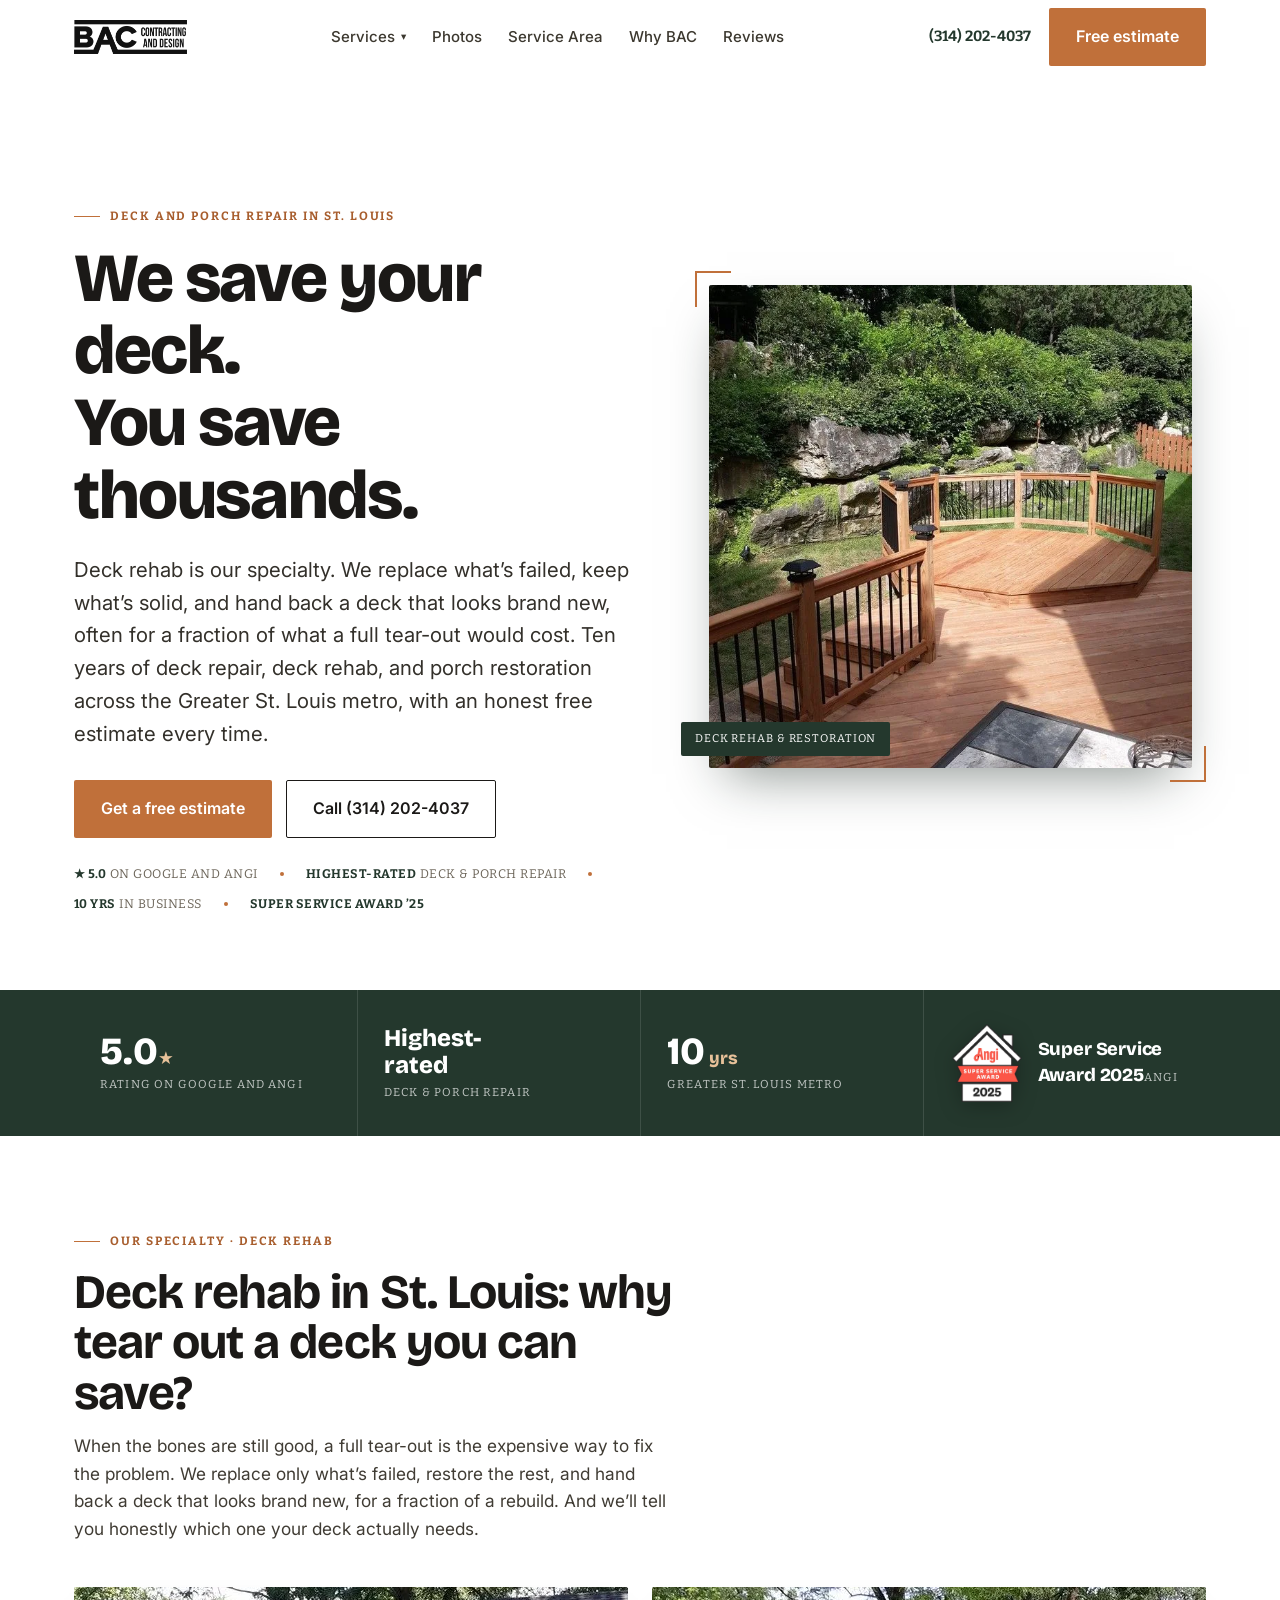
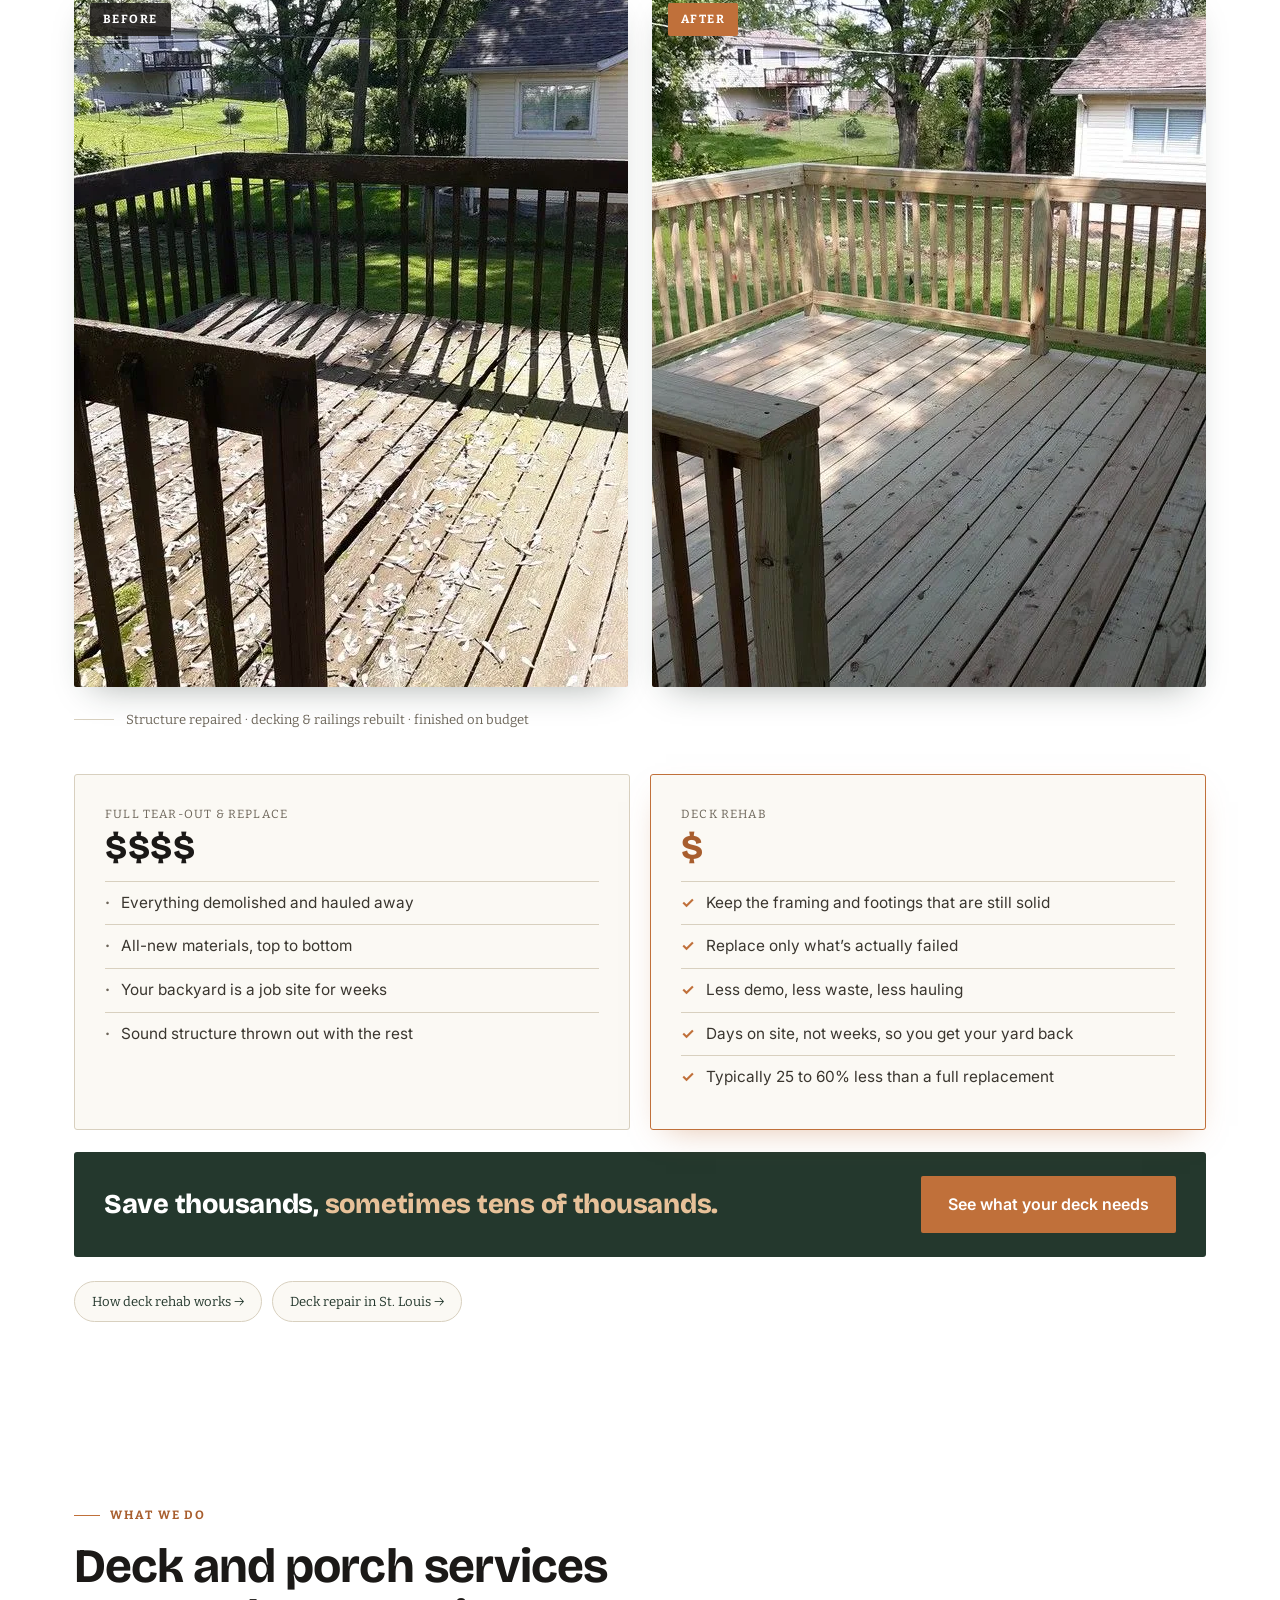
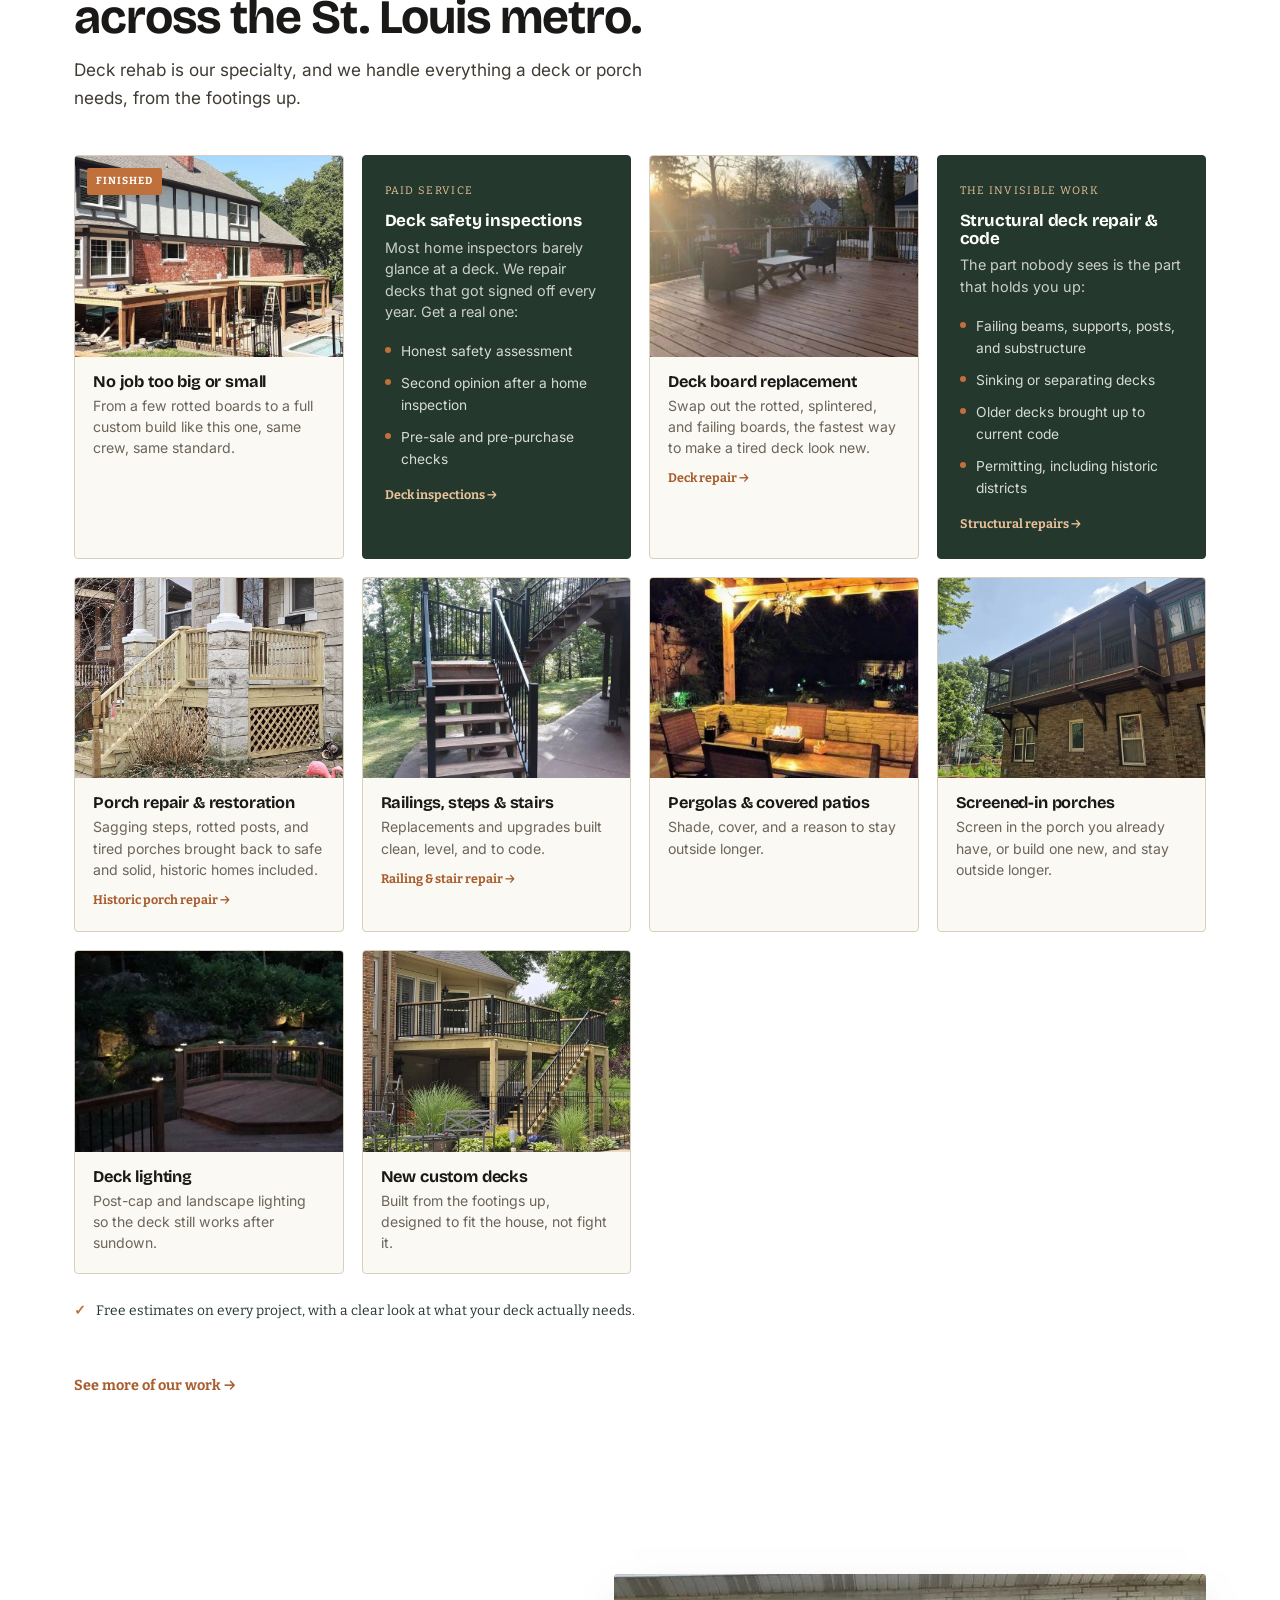
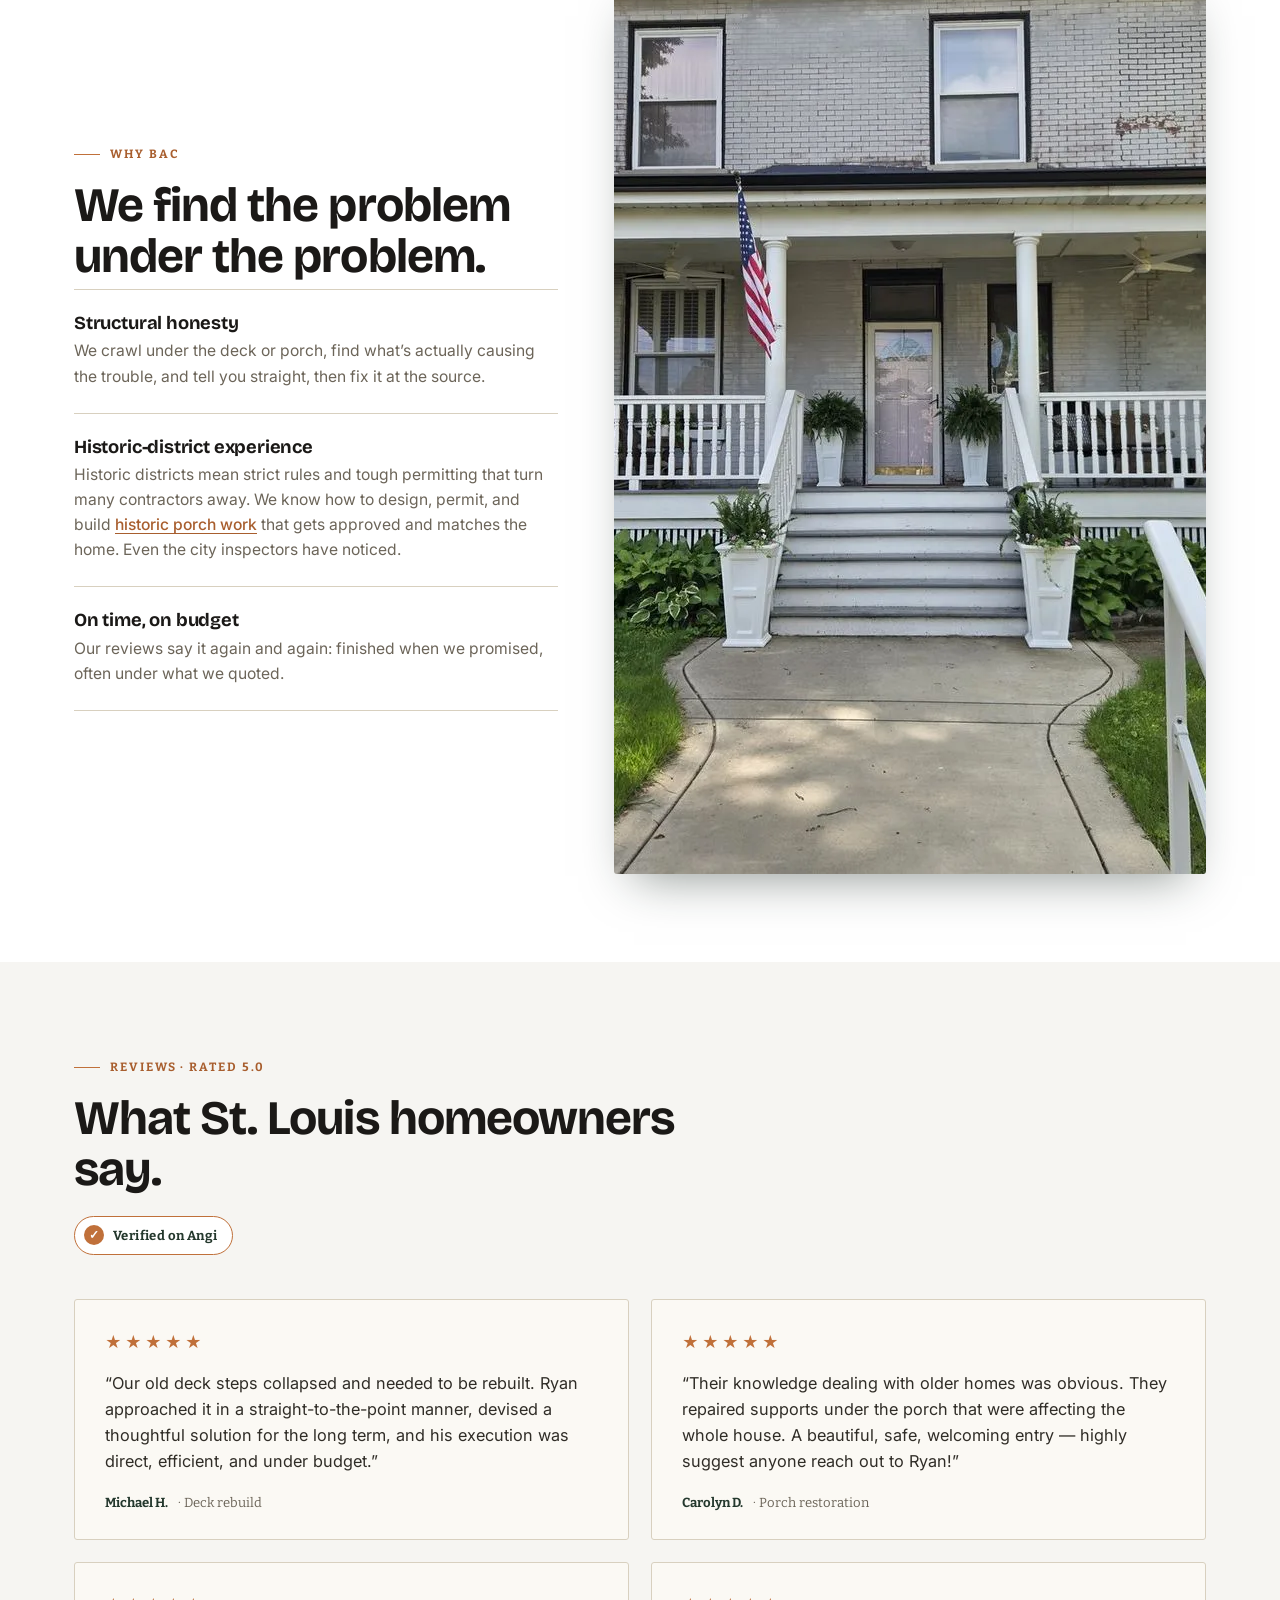
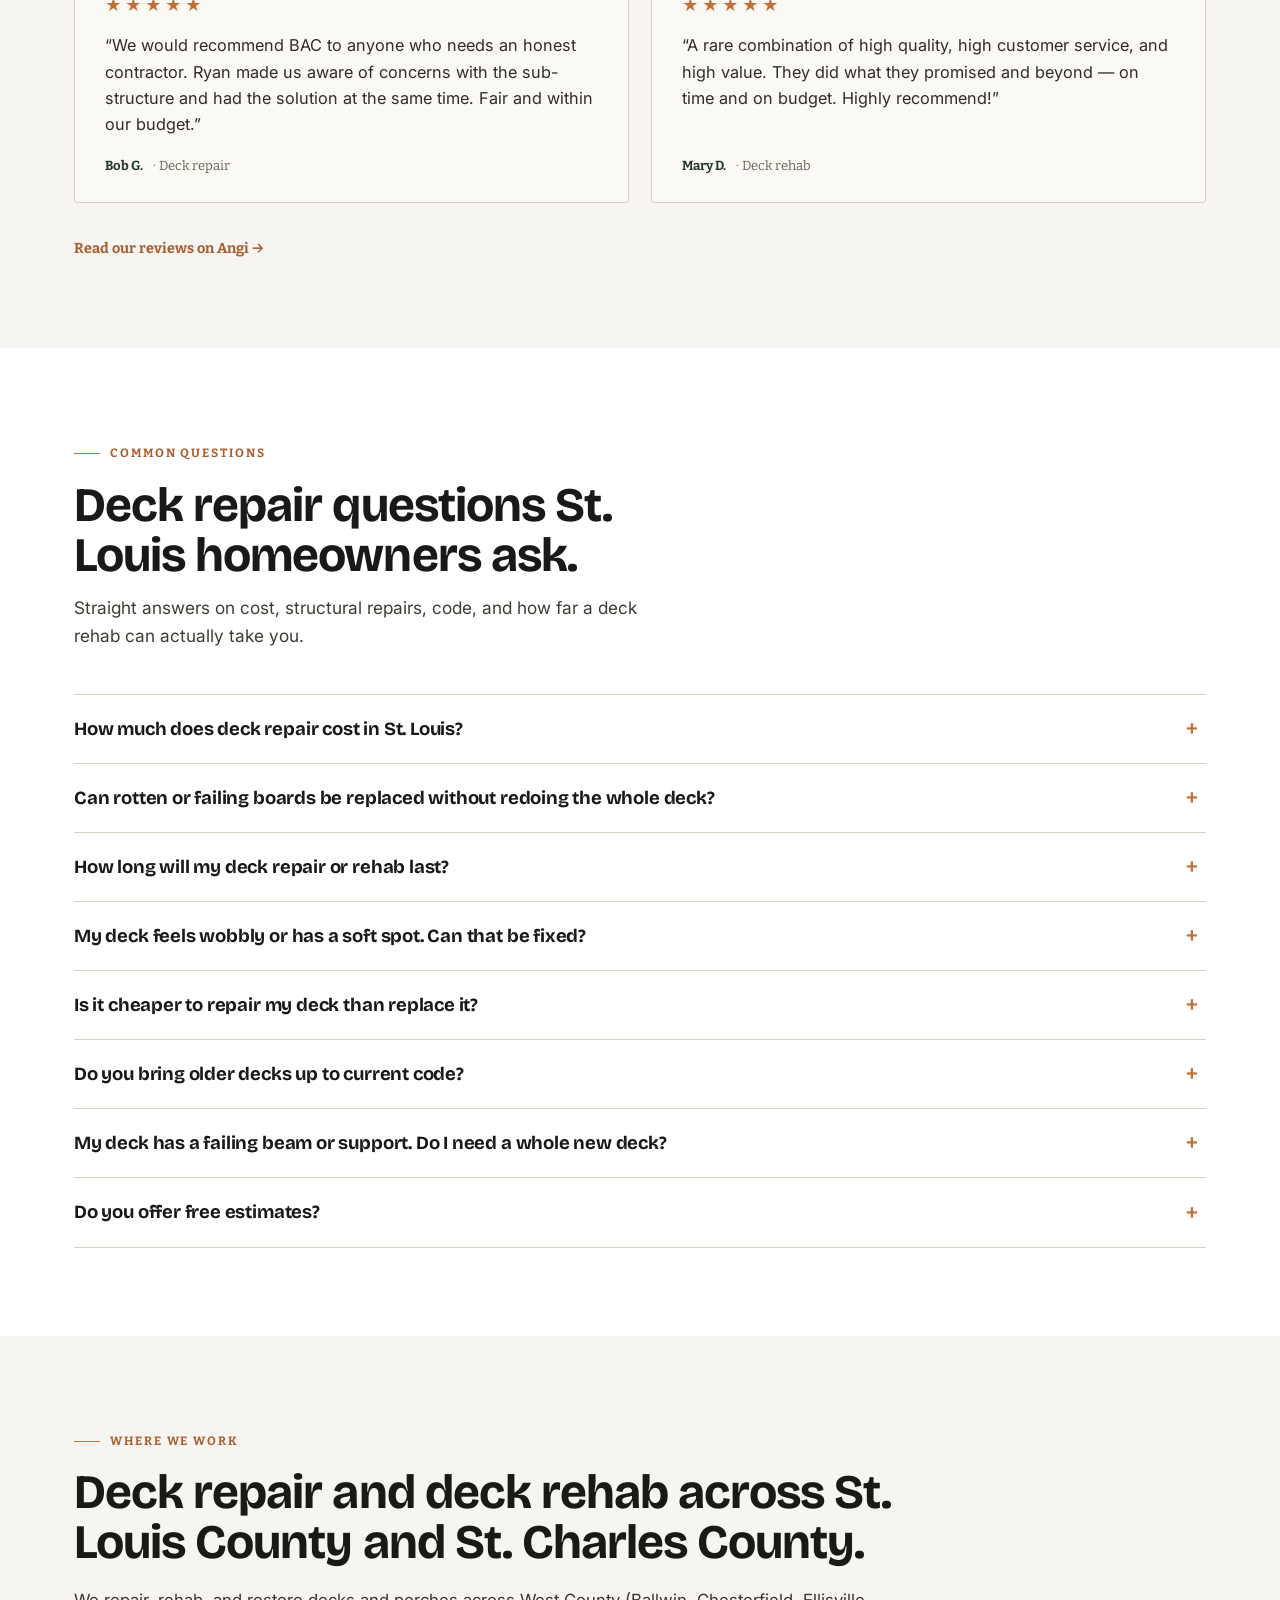
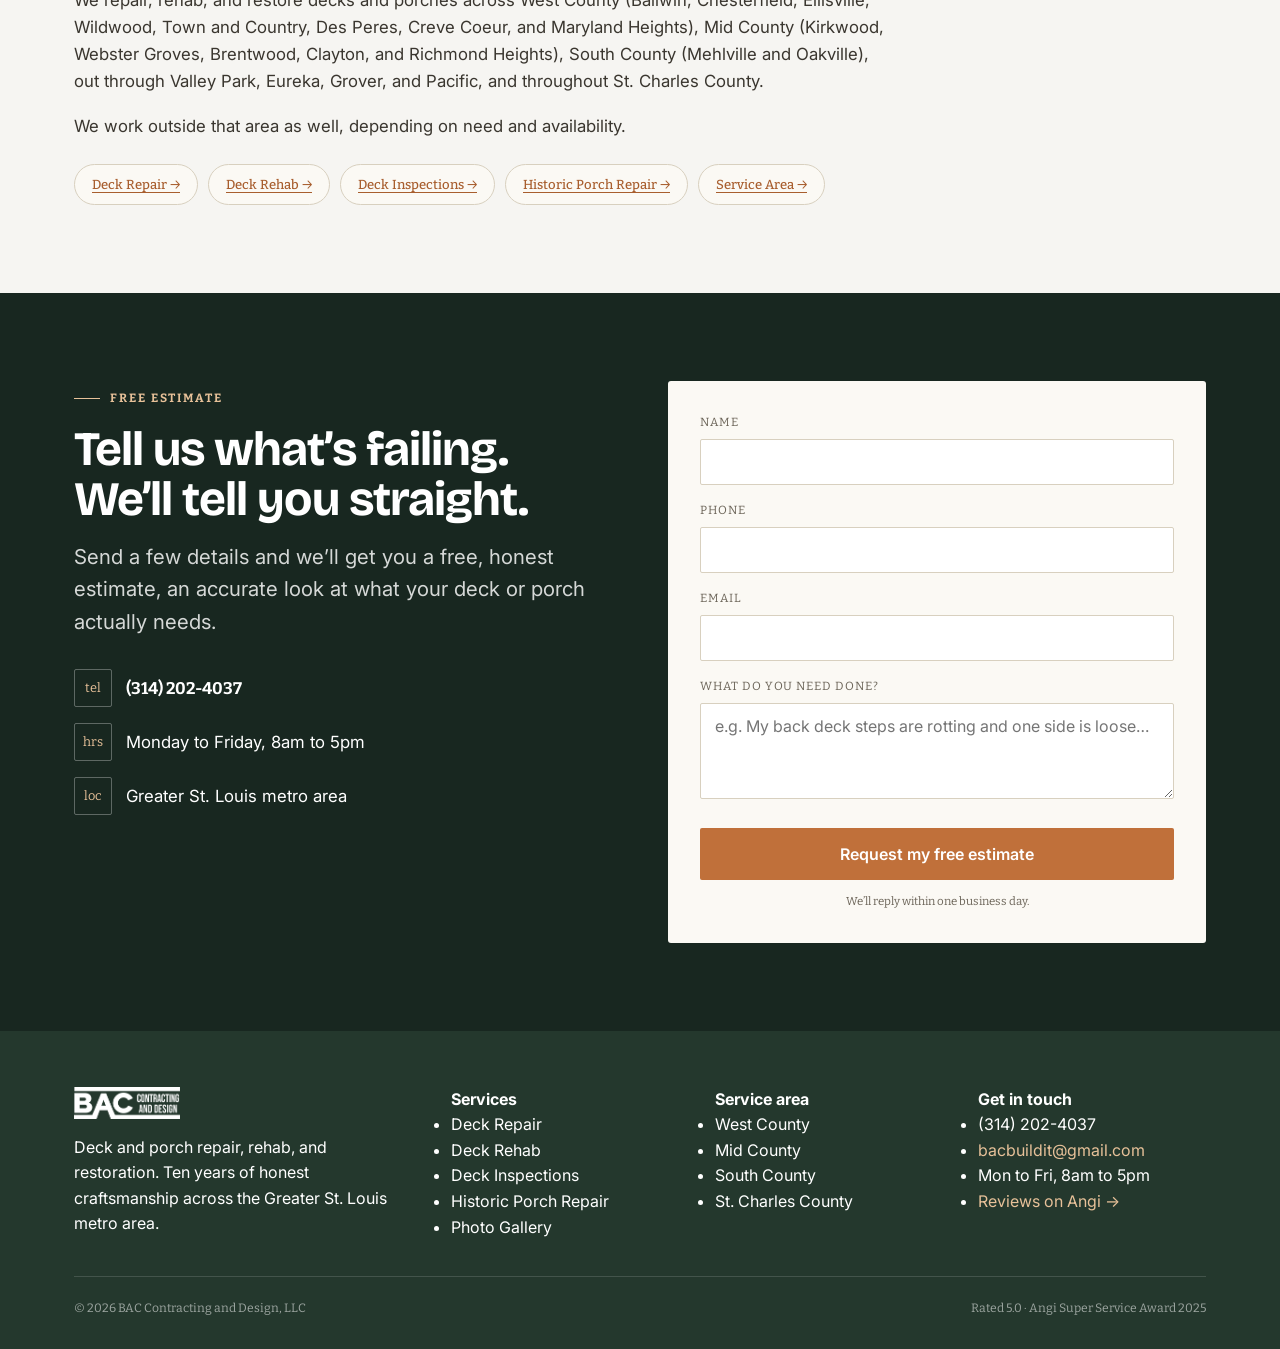
==== commit a1eaf39c: "Add Creve Coeur and Maryland Heights to the service area Confirmed as areas BAC works in. Added to a" ====
--- a/index.html
+++ b/index.html
@@ -68,6 +68,8 @@
         {"@type": "City", "name": "Eureka, Missouri"},
         {"@type": "City", "name": "Grover, Missouri"},
         {"@type": "City", "name": "Pacific, Missouri"},
+        {"@type": "City", "name": "Creve Coeur, Missouri"},
+        {"@type": "City", "name": "Maryland Heights, Missouri"},
         {"@type": "AdministrativeArea", "name": "St. Charles County, Missouri"}
       ],
       "openingHoursSpecification": [{
@@ -479,7 +481,7 @@
       <div class="prose prose-wide reveal">
         <span class="eyebrow">Where we work</span>
         <h2 style="margin:16px 0 20px">Deck repair and deck rehab across St. Louis County and St. Charles County.</h2>
-        <p>We repair, rehab, and restore decks and porches across West County (Ballwin, Chesterfield, Ellisville, Wildwood, Town and Country, and Des Peres), Mid County (Kirkwood, Webster Groves, Brentwood, Clayton, and Richmond Heights), South County (Mehlville and Oakville), out through Valley Park, Eureka, Grover, and Pacific, and throughout St. Charles County.</p>
+        <p>We repair, rehab, and restore decks and porches across West County (Ballwin, Chesterfield, Ellisville, Wildwood, Town and Country, Des Peres, Creve Coeur, and Maryland Heights), Mid County (Kirkwood, Webster Groves, Brentwood, Clayton, and Richmond Heights), South County (Mehlville and Oakville), out through Valley Park, Eureka, Grover, and Pacific, and throughout St. Charles County.</p>
         <p>We work outside that area as well, depending on need and availability.</p>
         <div class="pill-row">
           <a class="pill" href="/deck-repair-st-louis">Deck Repair →</a>
